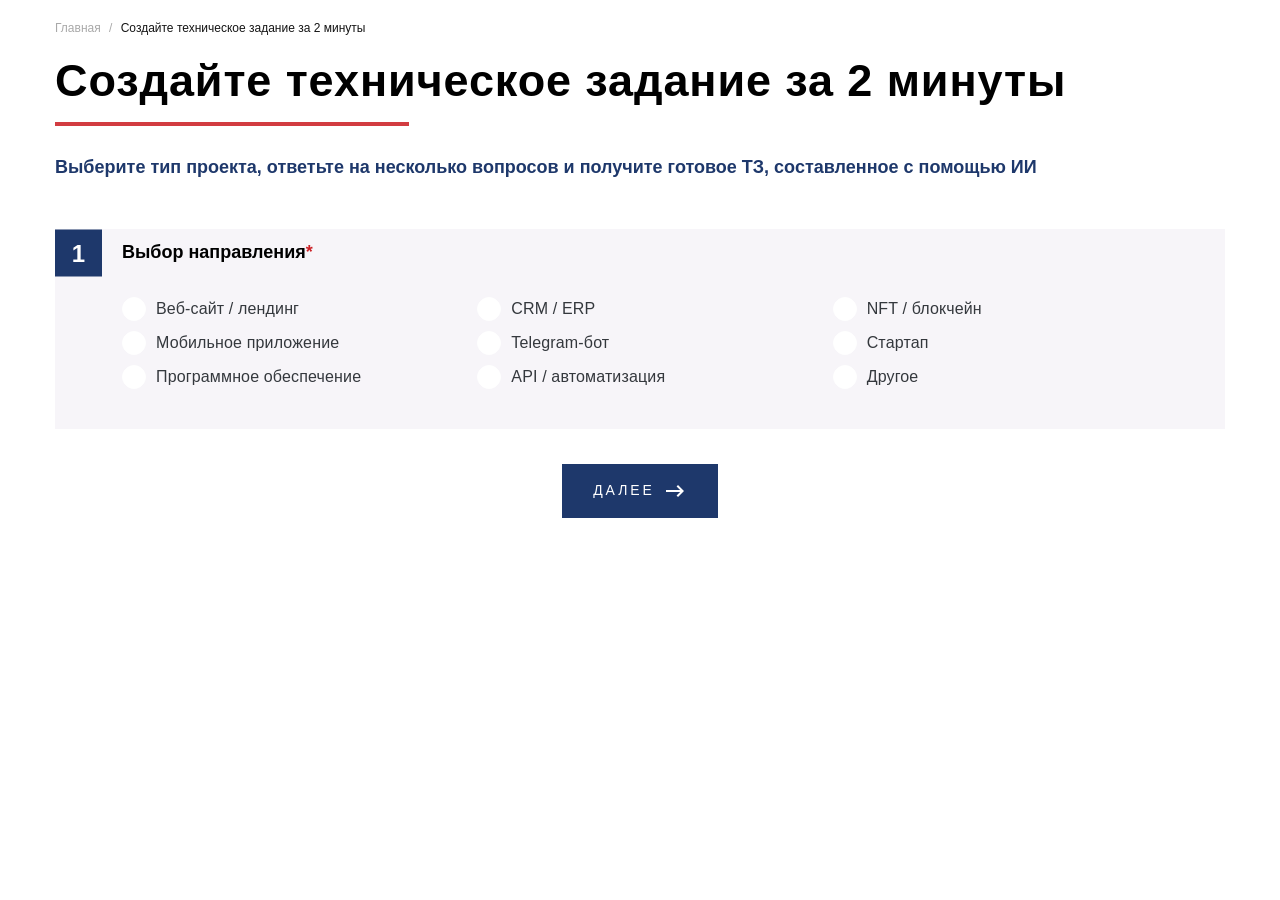
==== form.html @ 14f680be "add" ====
<!DOCTYPE html>
<html lang="ru">
    <head>
        <meta http-equiv="Content-Type" content="text/html; charset=UTF-8" />

        <title>Блог</title>
        <meta name="title" content="Блог" />
        <meta property="og:title" content="Блог" />

        <meta name="description" content="Блог" />
        <meta property="og:description" content="Блог" />
        <meta http-equiv="X-UA-Compatible" content="IE=edge" />

        <meta name="viewport" content="width=device-width, initial-scale=1.0" />
        <link rel="preconnect" href="https://fonts.googleapis.com/" />
        <!-- <link rel="preconnect" href="https://fonts.gstatic.com/" crossorigin=""> -->
        <!-- <link href="./index_files/css2" rel="stylesheet"> -->
        <!-- <link href="./index_files/css2(1)" rel="stylesheet"> -->
        <!-- <link href="./index_files/css2(2)" rel="stylesheet"> -->

        <!-- <link rel="stylesheet" href="./index_files/font.css"> -->
        <!-- <link rel="stylesheet" href="./index_files/animate.min.css"> -->
        <!-- <link rel="stylesheet" href="./index_files/slick.css"> -->
        <!-- <link rel="stylesheet" href="./index_files/slick-theme.css"> -->

        <script src="./index_files/swiper-bundle.min.js"></script>

        <script src="./js/scripts.js" defer></script>

        <link rel="stylesheet" href="./index_files/reset.css" />
        <link rel="stylesheet" href="./index_files/style.css" />
        <link rel="stylesheet" href="./index_files/style(1).css" />
        <link rel="stylesheet" href="./index_files/style(2).css" />
        <link rel="stylesheet" href="./index_files/style(3).css" />
        <link rel="stylesheet" href="./index_files/swiper-bundle.min.css" />
        <link rel="stylesheet" href="./css/style.css" />
    </head>
    <body>
        <div class="wrap wrap-open-sans">
            <!--page-full-->
            <div class="page-full">
                <div class="container">
                    <!--breadcrumbs-box-->
                    <div class="breadcrumbs-box">
                        <ol class="menu">
                            <li><a href="">Главная</a></li>
                            <li><a href="">Создайте техническое задание за 2 минуты</a></li>
                        </ol>
                    </div>
                    <!--/breadcrumbs-box-->

                    <!--title-box-->
                    <div class="title-box">
                        <h1 class="section-title title-main">Создайте техническое задание за 2 минуты</h1>
                    </div>
                    <!--/title-box-->

                    <!--main-form-box-->
                    <div class="main-form-box">
                        <div class="title-inner-wrap">
                            <div class="section-title">
                                Выберите тип проекта, ответьте на несколько вопросов и получите готовое ТЗ, составленное
                                с помощью ИИ
                            </div>
                        </div>

                        <!--frm-section-wrap-->
                        <div class="frm-section-wrap">
                            <div class="frm-section-title">
                                <div class="elm-number">1</div>
                                <div class="frm-title frm-req">Выбор направления</div>
                            </div>
                            <div class="frm-section-content">
                                <div class="frm-row">
                                    <div class="frm-field field-selects-main">
                                        <div class="frm-select">
                                            <input type="radio" name="select-main" id="main01" data-content="form01" />
                                            <label for="main01">Веб-сайт / лендинг</label>
                                        </div>
                                        <div class="frm-select">
                                            <input type="radio" name="select-main" id="main02" data-content="form02" />
                                            <label for="main02">Мобильное приложение</label>
                                        </div>
                                        <div class="frm-select">
                                            <input type="radio" name="select-main" id="main03" data-content="form03" />
                                            <label for="main03">Программное обеспечение</label>
                                        </div>
                                        <div class="frm-select">
                                            <input type="radio" name="select-main" id="main04" data-content="form04" />
                                            <label for="main04">CRM / ERP</label>
                                        </div>
                                        <div class="frm-select">
                                            <input type="radio" name="select-main" id="main05" data-content="form05" />
                                            <label for="main05">Telegram-бот</label>
                                        </div>
                                        <div class="frm-select">
                                            <input type="radio" name="select-main" id="main06" data-content="form06" />
                                            <label for="main06">API / автоматизация</label>
                                        </div>
                                        <div class="frm-select">
                                            <input type="radio" name="select-main" id="main07" data-content="form07" />
                                            <label for="main07">NFT / блокчейн</label>
                                        </div>
                                        <div class="frm-select">
                                            <input type="radio" name="select-main" id="main08" data-content="form08" />
                                            <label for="main08">Стартап</label>
                                        </div>
                                        <div class="frm-select">
                                            <input type="radio" name="select-main" id="main09" data-content="form09" />
                                            <label for="main09">Другое</label>
                                        </div>
                                    </div>
                                </div>
                            </div>
                        </div>
                        <!--/frm-section-wrap-->

                        <!--frm-section-wrap-->
                        <form action="/" class="frm-section-wrap frm-content" data-content="form01" id="form01">
                            <div class="frm-section-title">
                                <div class="elm-number">2</div>
                                <div class="frm-title frm-req">Общие сведения</div>
                            </div>
                            <div class="frm-section-content">
                                <div class="frm-row">
                                    <div class="frm-field">
                                        <div class="field-title">Название проекта</div>
                                        <div class="frm-field-input">
                                            <input type="text" class="form-input" placeholder="" />
                                        </div>
                                    </div>
                                </div>
                                <div class="frm-row">
                                    <div class="frm-field">
                                        <div class="field-title">Цель</div>
                                        <div class="frm-field-input">
                                            <textarea class="form-input" placeholder="" maxlength="500"></textarea>
                                        </div>
                                    </div>
                                </div>
                                <div class="frm-row">
                                    <div class="frm-field">
                                        <div class="field-title">Целевая аудитория</div>
                                        <div class="frm-field-input">
                                            <input type="text" class="form-input" placeholder="" />
                                        </div>
                                    </div>
                                </div>
                                <div class="frm-row">
                                    <div class="frm-field">
                                        <div class="field-title">Ключевые функции / требования</div>
                                        <div class="frm-field-input">
                                            <input type="text" class="form-input" placeholder="" />
                                        </div>
                                    </div>
                                </div>
                                <div class="frm-row">
                                    <div class="frm-field">
                                        <div class="field-title">Платформы / устройства — где будет работать?</div>
                                        <div class="frm-select-columns col-4">
                                            <div class="frm-select">
                                                <input type="checkbox" name="select01-01" id="select01-01-01" checked />
                                                <label for="select01-01-01">Web</label>
                                            </div>
                                            <div class="frm-select">
                                                <input type="checkbox" name="select01-01" id="select01-01-02" />
                                                <label for="select01-01-02">iOS</label>
                                            </div>
                                            <div class="frm-select">
                                                <input type="checkbox" name="select01-01" id="select01-01-03" />
                                                <label for="select01-01-03">Android</label>
                                            </div>
                                            <div class="frm-select">
                                                <input type="checkbox" name="select01-01" id="select01-01-04" />
                                                <label for="select01-01-04">ПК</label>
                                            </div>
                                        </div>
                                    </div>
                                </div>
                                <div class="frm-row">
                                    <div class="frm-field">
                                        <div class="field-title">
                                            Интеграции — с какими системами нужно взаимодействовать?
                                        </div>
                                        <div class="frm-select-columns col-5">
                                            <div class="frm-select">
                                                <input type="checkbox" name="select01-02" id="select01-02-05" checked />
                                                <label for="select01-02-05">CRM</label>
                                            </div>
                                            <div class="frm-select">
                                                <input type="checkbox" name="select01-02" id="select01-02-06" />
                                                <label for="select01-02-06">1С</label>
                                            </div>
                                            <div class="frm-select">
                                                <input type="checkbox" name="select01-02" id="select01-02-07" />
                                                <label for="select01-02-07">Telegram</label>
                                            </div>
                                            <div class="frm-select">
                                                <input type="checkbox" name="select01-02" id="select01-02-08" />
                                                <label for="select01-02-08">Макс</label>
                                            </div>
                                            <div class="frm-select">
                                                <input type="checkbox" name="select01-02" id="select01-02-09" />
                                                <label for="select01-02-09">Другое</label>
                                            </div>
                                        </div>
                                    </div>
                                </div>
                            </div>

                            <div class="frm-section-title">
                                <div class="elm-number">3</div>
                                <div class="frm-title frm-req">Тип сайта</div>
                            </div>
                            <div class="frm-section-content">
                                <div class="frm-row">
                                    <div class="frm-field">
                                        <div class="frm-select-columns">
                                            <div class="frm-select">
                                                <input type="radio" name="select01-03" id="select01-03-10" checked />
                                                <label for="select01-03-10">Корпоративный</label>
                                            </div>
                                            <div class="frm-select">
                                                <input type="radio" name="select01-03" id="select01-03-11" />
                                                <label for="select01-03-11">Каталог</label>
                                            </div>
                                            <div class="frm-select">
                                                <input type="radio" name="select01-03" id="select01-03-12" />
                                                <label for="select01-03-12">Интернет магазин</label>
                                            </div>
                                            <div class="frm-select">
                                                <input type="radio" name="select01-03" id="select01-03-13" />
                                                <label for="select01-03-13">Лендинг</label>
                                            </div>
                                            <div class="frm-select">
                                                <input type="radio" name="select01-03" id="select01-03-14" />
                                                <label for="select01-03-14">Портал</label>
                                            </div>
                                        </div>
                                    </div>
                                </div>
                            </div>

                            <div class="frm-section-title">
                                <div class="elm-number">4</div>
                                <div class="frm-title frm-req">Есть ли брендбук / фирменный стиль?</div>
                            </div>
                            <div class="frm-section-content">
                                <div class="frm-row">
                                    <div class="frm-field">
                                        <div class="frm-select-columns">
                                            <div class="frm-select">
                                                <input type="radio" name="select01-04" id="select01-04-15" checked />
                                                <label for="select01-04-15">Есть, предоставим</label>
                                            </div>
                                            <div class="frm-select">
                                                <input type="radio" name="select01-04" id="select01-04-16" />
                                                <label for="select01-04-16">Требуется</label>
                                            </div>
                                            <div class="frm-select">
                                                <input type="radio" name="select01-04" id="select01-04-17" />
                                                <label for="select01-04-17">Не требуется</label>
                                            </div>
                                        </div>
                                    </div>
                                </div>
                            </div>

                            <div class="frm-section-title">
                                <div class="elm-number">5</div>
                                <div class="frm-title frm-req">
                                    Контент: будете предоставлять сами или нужна помощь?
                                </div>
                            </div>
                            <div class="frm-section-content">
                                <div class="frm-row">
                                    <div class="frm-field">
                                        <div class="frm-select-columns">
                                            <div class="frm-select">
                                                <input type="radio" name="select01-05" id="select01-05-18" checked />
                                                <label for="select01-05-18">Есть, предоставим</label>
                                            </div>
                                            <div class="frm-select">
                                                <input type="radio" name="select01-05" id="select01-05-19" />
                                                <label for="select01-05-19">Требуется</label>
                                            </div>
                                            <div class="frm-select">
                                                <input type="radio" name="select01-05" id="select01-05-20" />
                                                <label for="select01-05-20">Не требуется</label>
                                            </div>
                                        </div>
                                    </div>
                                </div>
                            </div>

                            <div class="frm-section-title">
                                <div class="elm-number">6</div>
                                <div class="frm-title frm-req">SEO: нужна ли оптимизация под поисковики?</div>
                            </div>
                            <div class="frm-section-content">
                                <div class="frm-row">
                                    <div class="frm-field">
                                        <div class="frm-select-columns col-4">
                                            <div class="frm-select">
                                                <input type="radio" name="select01-06" id="select01-06-21" checked />
                                                <label for="select01-06-21">Требуется</label>
                                            </div>
                                            <div class="frm-select">
                                                <input type="radio" name="select01-06" id="select01-06-22" />
                                                <label for="select01-06-22">Не требуется</label>
                                            </div>
                                        </div>
                                    </div>
                                </div>
                            </div>

                            <div class="frm-section-title">
                                <div class="elm-number">7</div>
                                <div class="frm-title">Сроки запуска</div>
                            </div>
                            <div class="frm-section-content">
                                <div class="frm-row">
                                    <div class="frm-field">
                                        <div class="frm-select-columns col-4">
                                            <div class="frm-select">
                                                <input type="radio" name="select01-07" id="select01-07-23" checked />
                                                <label for="select01-07-23">Срочно</label>
                                            </div>
                                            <div class="frm-select">
                                                <input type="radio" name="select01-07" id="select01-07-24" />
                                                <label for="select01-07-24">Через 1-2 месяца</label>
                                            </div>
                                            <div class="frm-select">
                                                <input type="radio" name="select01-07" id="select01-07-25" />
                                                <label for="select01-07-25">Через 3-4 месяца</label>
                                            </div>
                                            <div class="frm-select">
                                                <input type="radio" name="select01-07" id="select01-07-26" />
                                                <label for="select01-07-26">Не важно</label>
                                            </div>
                                        </div>
                                    </div>
                                </div>
                            </div>

                            <div class="frm-section-row">
                                <div class="frm-section-title">
                                    <div class="elm-number">8</div>
                                    <div class="frm-title">Бюджет</div>
                                </div>
                                <div class="frm-section-content">
                                    <div class="frm-row">
                                        <div class="frm-field">
                                            <div class="frm-field-input field-range">
                                                <div class="field-range-row">
                                                    <div class="field-range-title">от</div>
                                                    <div class="field-range-input">
                                                        <input type="text" class="form-input" />
                                                    </div>
                                                </div>
                                                <div class="field-range-row">
                                                    <div class="field-range-title">до</div>
                                                    <div class="field-range-input">
                                                        <input type="text" class="form-input" />
                                                    </div>
                                                </div>
                                            </div>
                                        </div>
                                    </div>
                                </div>
                            </div>
                        </form>
                        <!--/frm-section-wrap-->
                        <!--frm-section-submit-->
                        <div class="frm-section-submit frm-content" data-content="form01">
                            <div class="frm-row-submit">
                                <div class="frm-field">
                                    <button type="reset" form="form01" class="button button-link">
                                        <span class="button-title">Очистить форму</span>
                                    </button>
                                </div>
                                <div class="frm-field">
                                    <button type="submit" form="form01" class="button button-arrow-next">
                                        <span class="button-title">Сгенерировать ТЗ</span>
                                    </button>
                                </div>
                            </div>
                        </div>
                        <!--/frm-section-submit-->

                        <!--frm-section-wrap-->
                        <form action="/" class="frm-section-wrap frm-content" data-content="form02" id="form02">
                            <div class="frm-section-title">
                                <div class="elm-number">2</div>
                                <div class="frm-title frm-req">Общие сведения</div>
                            </div>
                            <div class="frm-section-content">
                                <div class="frm-row">
                                    <div class="frm-field">
                                        <div class="field-title">Название проекта</div>
                                        <div class="frm-field-input">
                                            <input type="text" class="form-input" placeholder="" />
                                        </div>
                                    </div>
                                </div>
                                <div class="frm-row">
                                    <div class="frm-field">
                                        <div class="field-title">Цель</div>
                                        <div class="frm-field-input">
                                            <textarea class="form-input" placeholder="" maxlength="500"></textarea>
                                        </div>
                                    </div>
                                </div>
                                <div class="frm-row">
                                    <div class="frm-field">
                                        <div class="field-title">Целевая аудитория</div>
                                        <div class="frm-field-input">
                                            <input type="text" class="form-input" placeholder="" />
                                        </div>
                                    </div>
                                </div>
                                <div class="frm-row">
                                    <div class="frm-field">
                                        <div class="field-title">Ключевые функции / требования</div>
                                        <div class="frm-field-input">
                                            <input type="text" class="form-input" placeholder="" />
                                        </div>
                                    </div>
                                </div>
                                <div class="frm-row">
                                    <div class="frm-field">
                                        <div class="field-title">Платформы / устройства — где будет работать?</div>
                                        <div class="frm-select-columns col-4">
                                            <div class="frm-select">
                                                <input type="checkbox" name="select02-01" id="select02-01-01" checked />
                                                <label for="select02-01-01">iOS</label>
                                            </div>
                                            <div class="frm-select">
                                                <input type="checkbox" name="select02-01" id="select02-01-02" />
                                                <label for="select02-01-02">Android</label>
                                            </div>
                                            <div class="frm-select">
                                                <input type="checkbox" name="select02-01" id="select02-01-03" />
                                                <label for="select02-01-03">Обе</label>
                                            </div>
                                        </div>
                                    </div>
                                </div>
                                <div class="frm-row">
                                    <div class="frm-field">
                                        <div class="field-title">
                                            Интеграции — с какими системами нужно взаимодействовать?
                                        </div>
                                        <div class="frm-select-columns col-5">
                                            <div class="frm-select">
                                                <input type="checkbox" name="select02-02" id="select02-02-01" checked />
                                                <label for="select02-02-01">CRM</label>
                                            </div>
                                            <div class="frm-select">
                                                <input type="checkbox" name="select02-02" id="select02-02-02" />
                                                <label for="select02-02-02">1С</label>
                                            </div>
                                            <div class="frm-select">
                                                <input type="checkbox" name="select02-02" id="select02-02-03" />
                                                <label for="select02-02-03">Telegram</label>
                                            </div>
                                            <div class="frm-select">
                                                <input type="checkbox" name="select02-02" id="select02-02-04" />
                                                <label for="select02-02-04">Макс</label>
                                            </div>
                                            <div class="frm-select">
                                                <input type="checkbox" name="select02-02" id="select02-02-05" />
                                                <label for="select02-02-05">Другое</label>
                                            </div>
                                        </div>
                                    </div>
                                </div>
                            </div>

                            <div class="frm-section-title">
                                <div class="elm-number">3</div>
                                <div class="frm-title frm-req">Авторизация</div>
                            </div>
                            <div class="frm-section-content">
                                <div class="frm-row">
                                    <div class="frm-field">
                                        <div class="frm-select-columns col-4">
                                            <div class="frm-select">
                                                <input type="checkbox" name="select02-03" id="select02-03-01" checked />
                                                <label for="select02-03-01">Еmail</label>
                                            </div>
                                            <div class="frm-select">
                                                <input type="checkbox" name="select02-03" id="select02-03-02" />
                                                <label for="select02-03-02">Телефон</label>
                                            </div>
                                            <div class="frm-select">
                                                <input type="checkbox" name="select02-03" id="select02-03-03" />
                                                <label for="select02-03-03">Соцсети</label>
                                            </div>
                                            <div class="frm-select">
                                                <input type="checkbox" name="select02-03" id="select02-03-04" />
                                                <label for="select02-03-04">Биометрия</label>
                                            </div>
                                        </div>
                                    </div>
                                </div>
                            </div>

                            <div class="frm-section-title">
                                <div class="elm-number">4</div>
                                <div class="frm-title frm-req">Офлайн-режим</div>
                            </div>
                            <div class="frm-section-content">
                                <div class="frm-row">
                                    <div class="frm-field">
                                        <div class="frm-select-columns col-2">
                                            <div class="frm-select">
                                                <input type="radio" name="select02-04" id="select02-04-01" checked />
                                                <label for="select02-04-01">Требуется</label>
                                            </div>
                                            <div class="frm-select">
                                                <input type="radio" name="select02-04" id="select02-04-02" />
                                                <label for="select02-04-02">Не требуется</label>
                                            </div>
                                        </div>
                                    </div>
                                </div>
                            </div>

                            <div class="frm-section-title">
                                <div class="elm-number">5</div>
                                <div class="frm-title frm-req">Push-уведомления</div>
                            </div>
                            <div class="frm-section-content">
                                <div class="frm-row">
                                    <div class="frm-field">
                                        <div class="frm-select-columns col-2">
                                            <div class="frm-select">
                                                <input type="radio" name="select02-05" id="select02-05-01" checked />
                                                <label for="select02-05-01">Требуется</label>
                                            </div>
                                            <div class="frm-select">
                                                <input type="radio" name="select02-05" id="select02-05-02" />
                                                <label for="select02-05-02">Не требуется</label>
                                            </div>
                                        </div>
                                    </div>
                                </div>
                            </div>

                            <div class="frm-section-title">
                                <div class="elm-number">6</div>
                                <div class="frm-title frm-req">Геолокация</div>
                            </div>
                            <div class="frm-section-content">
                                <div class="frm-row">
                                    <div class="frm-field">
                                        <div class="frm-select-columns col-2">
                                            <div class="frm-select">
                                                <input type="radio" name="select02-06" id="select02-06-01" checked />
                                                <label for="select02-06-01">Используется</label>
                                            </div>
                                            <div class="frm-select">
                                                <input type="radio" name="select02-06" id="select02-06-02" />
                                                <label for="select02-06-02">Не используется</label>
                                            </div>
                                        </div>
                                    </div>
                                </div>
                            </div>

                            <div class="frm-section-title">
                                <div class="elm-number">7</div>
                                <div class="frm-title frm-req">Платежи в приложении</div>
                            </div>
                            <div class="frm-section-content">
                                <div class="frm-row">
                                    <div class="frm-field">
                                        <div class="frm-select-columns">
                                            <div class="frm-select">
                                                <input type="checkbox" name="select02-07" id="select02-07-01" checked />
                                                <label for="select02-07-01">Через App Store</label>
                                            </div>
                                            <div class="frm-select">
                                                <input type="checkbox" name="select02-07" id="select02-07-02" />
                                                <label for="select02-07-02">Через Google Pay</label>
                                            </div>
                                            <div class="frm-select">
                                                <input type="checkbox" name="select02-07" id="select02-07-03" />
                                                <label for="select02-07-03">Через внешние системы</label>
                                            </div>
                                        </div>
                                    </div>
                                </div>
                            </div>

                            <div class="frm-section-title">
                                <div class="elm-number">8</div>
                                <div class="frm-title frm-req">Админка: нужна ли панель управления?</div>
                            </div>
                            <div class="frm-section-content">
                                <div class="frm-row">
                                    <div class="frm-field">
                                        <div class="frm-select-columns col-2">
                                            <div class="frm-select">
                                                <input type="radio" name="select02-08" id="select02-08-01" checked />
                                                <label for="select02-08-01">Требуется</label>
                                            </div>
                                            <div class="frm-select">
                                                <input type="radio" name="select02-08" id="select02-08-02" />
                                                <label for="select02-08-02">Не требуется</label>
                                            </div>
                                        </div>
                                    </div>
                                </div>
                            </div>

                            <div class="frm-section-title">
                                <div class="elm-number">9</div>
                                <div class="frm-title">Сроки запуска</div>
                            </div>
                            <div class="frm-section-content">
                                <div class="frm-row">
                                    <div class="frm-field">
                                        <div class="frm-select-columns col-4">
                                            <div class="frm-select">
                                                <input type="radio" name="select02-09" id="select02-09-01" checked />
                                                <label for="select02-09-01">Срочно</label>
                                            </div>
                                            <div class="frm-select">
                                                <input type="radio" name="select02-09" id="select02-09-02" />
                                                <label for="select02-09-02">Через 1-2 месяца</label>
                                            </div>
                                            <div class="frm-select">
                                                <input type="radio" name="select02-09" id="select02-09-03" />
                                                <label for="select02-09-03">Через 3-4 месяца</label>
                                            </div>
                                            <div class="frm-select">
                                                <input type="radio" name="select02-09" id="select02-09-04" />
                                                <label for="select02-09-04">Не важно</label>
                                            </div>
                                        </div>
                                    </div>
                                </div>
                            </div>

                            <div class="frm-section-row">
                                <div class="frm-section-title">
                                    <div class="elm-number">10</div>
                                    <div class="frm-title">Бюджет</div>
                                </div>
                                <div class="frm-section-content">
                                    <div class="frm-row">
                                        <div class="frm-field">
                                            <div class="frm-field-input field-range">
                                                <div class="field-range-row">
                                                    <div class="field-range-title">от</div>
                                                    <div class="field-range-input">
                                                        <input type="text" class="form-input" />
                                                    </div>
                                                </div>
                                                <div class="field-range-row">
                                                    <div class="field-range-title">до</div>
                                                    <div class="field-range-input">
                                                        <input type="text" class="form-input" />
                                                    </div>
                                                </div>
                                            </div>
                                        </div>
                                    </div>
                                </div>
                            </div>
                        </form>
                        <!--/frm-section-wrap-->
                        <!--frm-section-submit-->
                        <div class="frm-section-submit frm-content" data-content="form02">
                            <div class="frm-row-submit">
                                <div class="frm-field">
                                    <button type="reset" form="form02" class="button button-link">
                                        <span class="button-title">Очистить форму</span>
                                    </button>
                                </div>
                                <div class="frm-field">
                                    <button type="submit" form="form02" class="button button-arrow-next">
                                        <span class="button-title">Сгенерировать ТЗ</span>
                                    </button>
                                </div>
                            </div>
                        </div>
                        <!--/frm-section-submit-->

                        <!--frm-section-wrap-->
                        <form action="/" class="frm-section-wrap frm-content" data-content="form03" id="form03">
                            <div class="frm-section-title">
                                <div class="elm-number">2</div>
                                <div class="frm-title frm-req">Общие сведения</div>
                            </div>
                            <div class="frm-section-content">
                                <div class="frm-row">
                                    <div class="frm-field">
                                        <div class="field-title">Название проекта</div>
                                        <div class="frm-field-input">
                                            <input type="text" class="form-input" placeholder="" />
                                        </div>
                                    </div>
                                </div>
                                <div class="frm-row">
                                    <div class="frm-field">
                                        <div class="field-title">Цель</div>
                                        <div class="frm-field-input">
                                            <textarea class="form-input" placeholder="" maxlength="500"></textarea>
                                        </div>
                                    </div>
                                </div>
                                <div class="frm-row">
                                    <div class="frm-field">
                                        <div class="field-title">Целевая аудитория</div>
                                        <div class="frm-field-input">
                                            <input type="text" class="form-input" placeholder="" />
                                        </div>
                                    </div>
                                </div>
                                <div class="frm-row">
                                    <div class="frm-field">
                                        <div class="field-title">Ключевые функции / требования</div>
                                        <div class="frm-field-input">
                                            <input type="text" class="form-input" placeholder="" />
                                        </div>
                                    </div>
                                </div>
                                <div class="frm-row">
                                    <div class="frm-field">
                                        <div class="field-title">Тип ПО</div>
                                        <div class="frm-select-columns col-4">
                                            <div class="frm-select">
                                                <input type="checkbox" name="select03-01" id="select03-01-01" checked />
                                                <label for="select03-01-01">Десктоп</label>
                                            </div>
                                            <div class="frm-select">
                                                <input type="checkbox" name="select03-01" id="select03-01-02" />
                                                <label for="select03-01-02">Веб-приложение</label>
                                            </div>
                                            <div class="frm-select">
                                                <input type="checkbox" name="select03-01" id="select03-01-03" />
                                                <label for="select03-01-03">Серверное решение</label>
                                            </div>
                                        </div>
                                    </div>
                                </div>
                                <div class="frm-row">
                                    <div class="frm-field">
                                        <div class="field-title">Тип ОС</div>
                                        <div class="frm-select-columns col-4">
                                            <div class="frm-select">
                                                <input type="checkbox" name="select03-00" id="select03-00-01" checked />
                                                <label for="select03-00-01">Windows</label>
                                            </div>
                                            <div class="frm-select">
                                                <input type="checkbox" name="select03-00" id="select03-00-02" />
                                                <label for="select03-00-02">МacOS</label>
                                            </div>
                                            <div class="frm-select">
                                                <input type="checkbox" name="select03-00" id="select03-00-03" />
                                                <label for="select03-00-03">Linux</label>
                                            </div>
                                            <div class="frm-select">
                                                <input type="checkbox" name="select03-00" id="select03-00-04" />
                                                <label for="select03-00-04">Кроссплатформенное</label>
                                            </div>
                                        </div>
                                    </div>
                                </div>
                                <div class="frm-row">
                                    <div class="frm-field">
                                        <div class="field-title">
                                            Интеграции — с какими системами нужно взаимодействовать?
                                        </div>
                                        <div class="frm-select-columns col-5">
                                            <div class="frm-select">
                                                <input type="checkbox" name="select03-02" id="select03-02-01" checked />
                                                <label for="select03-02-01">CRM</label>
                                            </div>
                                            <div class="frm-select">
                                                <input type="checkbox" name="select03-02" id="select03-02-02" />
                                                <label for="select03-02-02">1С</label>
                                            </div>
                                            <div class="frm-select">
                                                <input type="checkbox" name="select03-02" id="select03-02-03" />
                                                <label for="select03-02-03">Telegram</label>
                                            </div>
                                            <div class="frm-select">
                                                <input type="checkbox" name="select03-02" id="select03-02-04" />
                                                <label for="select03-02-04">Макс</label>
                                            </div>
                                            <div class="frm-select">
                                                <input type="checkbox" name="select03-02" id="select03-02-05" />
                                                <label for="select03-02-05">Другое</label>
                                            </div>
                                        </div>
                                    </div>
                                </div>
                            </div>

                            <div class="frm-section-title">
                                <div class="elm-number">3</div>
                                <div class="frm-title frm-req">Права доступа: нужны ли роли пользователей?</div>
                            </div>
                            <div class="frm-section-content">
                                <div class="frm-row">
                                    <div class="frm-field">
                                        <div class="frm-select-columns">
                                            <div class="frm-select">
                                                <input type="radio" name="select03-03" id="select03-03-01" checked />
                                                <label for="select03-03-01">Требуется</label>
                                            </div>
                                            <div class="frm-select">
                                                <input type="radio" name="select03-03" id="select03-03-02" />
                                                <label for="select03-03-02">Не требуется</label>
                                            </div>
                                        </div>
                                    </div>
                                </div>
                            </div>

                            <div class="frm-section-title">
                                <div class="elm-number">4</div>
                                <div class="frm-title frm-req">Отчёты / экспорт:</div>
                            </div>
                            <div class="frm-section-content">
                                <div class="frm-row">
                                    <div class="frm-field">
                                        <div class="frm-select-columns">
                                            <div class="frm-select">
                                                <input type="checkbox" name="select03-04" id="select03-04-01" checked />
                                                <label for="select03-04-01">Excel</label>
                                            </div>
                                            <div class="frm-select">
                                                <input type="checkbox" name="select03-04" id="select03-04-02" />
                                                <label for="select03-04-02">PDF</label>
                                            </div>
                                            <div class="frm-select">
                                                <input type="checkbox" name="select03-04" id="select03-04-03" />
                                                <label for="select03-04-03">API</label>
                                            </div>
                                        </div>
                                    </div>
                                </div>
                            </div>

                            <div class="frm-section-title">
                                <div class="elm-number">5</div>
                                <div class="frm-title">Сроки запуска</div>
                            </div>
                            <div class="frm-section-content">
                                <div class="frm-row">
                                    <div class="frm-field">
                                        <div class="frm-select-columns col-4">
                                            <div class="frm-select">
                                                <input type="radio" name="select03-06" id="select03-06-01" checked />
                                                <label for="select03-06-01">Срочно</label>
                                            </div>
                                            <div class="frm-select">
                                                <input type="radio" name="select03-06" id="select03-06-02" />
                                                <label for="select03-06-02">Через 1-2 месяца</label>
                                            </div>
                                            <div class="frm-select">
                                                <input type="radio" name="select03-06" id="select03-06-03" />
                                                <label for="select03-06-03">Через 3-4 месяца</label>
                                            </div>
                                            <div class="frm-select">
                                                <input type="radio" name="select03-06" id="select03-06-04" />
                                                <label for="select03-06-04">Не важно</label>
                                            </div>
                                        </div>
                                    </div>
                                </div>
                            </div>

                            <div class="frm-section-row">
                                <div class="frm-section-title">
                                    <div class="elm-number">6</div>
                                    <div class="frm-title">Бюджет</div>
                                </div>
                                <div class="frm-section-content">
                                    <div class="frm-row">
                                        <div class="frm-field">
                                            <div class="frm-field-input field-range">
                                                <div class="field-range-row">
                                                    <div class="field-range-title">от</div>
                                                    <div class="field-range-input">
                                                        <input type="text" class="form-input" />
                                                    </div>
                                                </div>
                                                <div class="field-range-row">
                                                    <div class="field-range-title">до</div>
                                                    <div class="field-range-input">
                                                        <input type="text" class="form-input" />
                                                    </div>
                                                </div>
                                            </div>
                                        </div>
                                    </div>
                                </div>
                            </div>
                        </form>
                        <!--/frm-section-wrap-->
                        <!--frm-section-submit-->
                        <div class="frm-section-submit frm-content" data-content="form03">
                            <div class="frm-row-submit">
                                <div class="frm-field">
                                    <button type="reset" form="form03" class="button button-link">
                                        <span class="button-title">Очистить форму</span>
                                    </button>
                                </div>
                                <div class="frm-field">
                                    <button type="submit" form="form03" class="button button-arrow-next">
                                        <span class="button-title">Сгенерировать ТЗ</span>
                                    </button>
                                </div>
                            </div>
                        </div>
                        <!--/frm-section-submit-->

                        <!--frm-section-wrap-->
                        <form action="/" class="frm-section-wrap frm-content" data-content="form04" id="form04">
                            <div class="frm-section-title">
                                <div class="elm-number">2</div>
                                <div class="frm-title frm-req">Общие сведения</div>
                            </div>
                            <div class="frm-section-content">
                                <div class="frm-row">
                                    <div class="frm-field">
                                        <div class="field-title">Название проекта</div>
                                        <div class="frm-field-input">
                                            <input type="text" class="form-input" placeholder="" />
                                        </div>
                                    </div>
                                </div>
                                <div class="frm-row">
                                    <div class="frm-field">
                                        <div class="field-title">Цель</div>
                                        <div class="frm-field-input">
                                            <textarea class="form-input" placeholder="" maxlength="500"></textarea>
                                        </div>
                                    </div>
                                </div>
                                <div class="frm-row">
                                    <div class="frm-field">
                                        <div class="field-title">Целевая аудитория</div>
                                        <div class="frm-field-input">
                                            <input type="text" class="form-input" placeholder="" />
                                        </div>
                                    </div>
                                </div>
                                <div class="frm-row">
                                    <div class="frm-field">
                                        <div class="field-title">Ключевые функции / требования</div>
                                        <div class="frm-field-input">
                                            <input type="text" class="form-input" placeholder="" />
                                        </div>
                                    </div>
                                </div>
                                <div class="frm-row">
                                    <div class="frm-field">
                                        <div class="field-title">Платформы / устройства — где будет работать?</div>
                                        <div class="frm-select-columns col-4">
                                            <div class="frm-select">
                                                <input type="checkbox" name="select04-01" id="select04-01-01" checked />
                                                <label for="select04-01-01">Web</label>
                                            </div>
                                            <div class="frm-select">
                                                <input type="checkbox" name="select04-01" id="select04-01-02" />
                                                <label for="select04-01-02">iOS</label>
                                            </div>
                                            <div class="frm-select">
                                                <input type="checkbox" name="select04-01" id="select04-01-03" />
                                                <label for="select04-01-03">Android</label>
                                            </div>
                                            <div class="frm-select">
                                                <input type="checkbox" name="select04-01" id="select04-01-04" />
                                                <label for="select04-01-04">ПК</label>
                                            </div>
                                        </div>
                                    </div>
                                </div>
                                <div class="frm-row">
                                    <div class="frm-field">
                                        <div class="field-title">
                                            Интеграции — с какими системами нужно взаимодействовать?
                                        </div>
                                        <div class="frm-select-columns col-5">
                                            <div class="frm-select">
                                                <input type="checkbox" name="select04-02" id="select04-02-01" checked />
                                                <label for="select04-02-01">Почта</label>
                                            </div>
                                            <div class="frm-select">
                                                <input type="checkbox" name="select04-02" id="select04-02-02" />
                                                <label for="select04-02-02">1С</label>
                                            </div>
                                            <div class="frm-select">
                                                <input type="checkbox" name="select04-02" id="select04-02-03" />
                                                <label for="select04-02-03">Telegram</label>
                                            </div>
                                            <div class="frm-select">
                                                <input type="checkbox" name="select04-02" id="select04-02-04" />
                                                <label for="select04-02-04">Макс</label>
                                            </div>
                                            <div class="frm-select">
                                                <input type="checkbox" name="select04-02" id="select04-02-05" />
                                                <label for="select04-02-05">IP-телефония</label>
                                            </div>
                                        </div>
                                    </div>
                                </div>
                            </div>

                            <div class="frm-section-row">
                                <div class="frm-section-title">
                                    <div class="elm-number">3</div>
                                    <div class="frm-title frm-req">Кол-во пользователей</div>
                                </div>
                                <div class="frm-section-content">
                                    <div class="frm-row">
                                        <div class="frm-field">
                                            <div class="frm-field-input field-range">
                                                <div class="field-range-row">
                                                    <div class="field-range-input">
                                                        <input type="text" class="form-input" />
                                                    </div>
                                                </div>
                                            </div>
                                        </div>
                                    </div>
                                </div>
                            </div>

                            <div class="frm-section-title">
                                <div class="elm-number">4</div>
                                <div class="frm-title frm-req">Этапы воронки продаж</div>
                            </div>
                            <div class="frm-section-content">
                                <div class="frm-row">
                                    <div class="frm-field">
                                        <div class="frm-field-input">
                                            <input type="text" class="form-input" placeholder="" />
                                        </div>
                                    </div>
                                </div>
                            </div>

                            <div class="frm-section-title">
                                <div class="elm-number">5</div>
                                <div class="frm-title frm-req">Источники лидов</div>
                            </div>
                            <div class="frm-section-content">
                                <div class="frm-row">
                                    <div class="frm-field">
                                        <div class="frm-select-columns col-4">
                                            <div class="frm-select">
                                                <input type="checkbox" name="select04-03" id="select04-03-01" checked />
                                                <label for="select04-03-01">Сайт</label>
                                            </div>
                                            <div class="frm-select">
                                                <input type="checkbox" name="select04-03" id="select04-03-02" />
                                                <label for="select04-03-02">Соцсети</label>
                                            </div>
                                            <div class="frm-select">
                                                <input type="checkbox" name="select04-03" id="select04-03-03" />
                                                <label for="select04-03-03">Звонки</label>
                                            </div>
                                            <div class="frm-select">
                                                <input type="checkbox" name="select04-03" id="select04-03-04" />
                                                <label for="select04-03-04">Другое</label>
                                            </div>
                                        </div>
                                    </div>
                                </div>
                            </div>

                            <div class="frm-section-title">
                                <div class="elm-number">6</div>
                                <div class="frm-title frm-req">Автоматизация</div>
                            </div>
                            <div class="frm-section-content">
                                <div class="frm-row">
                                    <div class="frm-field">
                                        <div class="frm-select-columns col-4">
                                            <div class="frm-select">
                                                <input type="checkbox" name="select04-04" id="select04-04-01" checked />
                                                <label for="select04-04-01">Триггеры</label>
                                            </div>
                                            <div class="frm-select">
                                                <input type="checkbox" name="select04-04" id="select04-04-02" />
                                                <label for="select04-04-02">Уведомления</label>
                                            </div>
                                            <div class="frm-select">
                                                <input type="checkbox" name="select04-04" id="select04-04-03" />
                                                <label for="select04-04-03">Задачи</label>
                                            </div>
                                        </div>
                                    </div>
                                </div>
                            </div>

                            <div class="frm-section-title">
                                <div class="elm-number">7</div>
                                <div class="frm-title frm-req">Отчёты: какие KPI важны?</div>
                            </div>
                            <div class="frm-section-content">
                                <div class="frm-row">
                                    <div class="frm-field">
                                        <div class="frm-select-columns col-4">
                                            <div class="frm-select">
                                                <input type="checkbox" name="select04-05" id="select04-05-01" checked />
                                                <label for="select04-05-01">Конверсия</label>
                                            </div>
                                            <div class="frm-select">
                                                <input type="checkbox" name="select04-05" id="select04-05-02" />
                                                <label for="select04-05-02">LTV</label>
                                            </div>
                                            <div class="frm-select">
                                                <input type="checkbox" name="select04-05" id="select04-05-03" />
                                                <label for="select04-05-03">Время обработки заявки</label>
                                            </div>
                                        </div>
                                    </div>
                                </div>
                            </div>

                            <div class="frm-section-title">
                                <div class="elm-number">8</div>
                                <div class="frm-title">Сроки запуска</div>
                            </div>
                            <div class="frm-section-content">
                                <div class="frm-row">
                                    <div class="frm-field">
                                        <div class="frm-select-columns col-4">
                                            <div class="frm-select">
                                                <input type="radio" name="select04-06" id="select04-06-01" checked />
                                                <label for="select04-06-01">Срочно</label>
                                            </div>
                                            <div class="frm-select">
                                                <input type="radio" name="select04-06" id="select04-06-02" />
                                                <label for="select04-06-02">Через 1-2 месяца</label>
                                            </div>
                                            <div class="frm-select">
                                                <input type="radio" name="select04-06" id="select04-06-03" />
                                                <label for="select04-06-03">Через 3-4 месяца</label>
                                            </div>
                                            <div class="frm-select">
                                                <input type="radio" name="select04-06" id="select04-06-04" />
                                                <label for="select04-06-04">Не важно</label>
                                            </div>
                                        </div>
                                    </div>
                                </div>
                            </div>

                            <div class="frm-section-row">
                                <div class="frm-section-title">
                                    <div class="elm-number">8</div>
                                    <div class="frm-title">Бюджет</div>
                                </div>
                                <div class="frm-section-content">
                                    <div class="frm-row">
                                        <div class="frm-field">
                                            <div class="frm-field-input field-range">
                                                <div class="field-range-row">
                                                    <div class="field-range-title">от</div>
                                                    <div class="field-range-input">
                                                        <input type="text" class="form-input" />
                                                    </div>
                                                </div>
                                                <div class="field-range-row">
                                                    <div class="field-range-title">до</div>
                                                    <div class="field-range-input">
                                                        <input type="text" class="form-input" />
                                                    </div>
                                                </div>
                                            </div>
                                        </div>
                                    </div>
                                </div>
                            </div>
                        </form>
                        <!--/frm-section-wrap-->
                        <!--frm-section-submit-->
                        <div class="frm-section-submit frm-content" data-content="form04">
                            <div class="frm-row-submit">
                                <div class="frm-field">
                                    <button type="reset" form="form04" class="button button-link">
                                        <span class="button-title">Очистить форму</span>
                                    </button>
                                </div>
                                <div class="frm-field">
                                    <button type="submit" form="form04" class="button button-arrow-next">
                                        <span class="button-title">Сгенерировать ТЗ</span>
                                    </button>
                                </div>
                            </div>
                        </div>
                        <!--/frm-section-submit-->

                        <!--frm-section-wrap-->
                        <form action="/" class="frm-section-wrap frm-content" data-content="form05" id="form05">
                            <div class="frm-section-title">
                                <div class="elm-number">2</div>
                                <div class="frm-title frm-req">Общие сведения</div>
                            </div>
                            <div class="frm-section-content">
                                <div class="frm-row">
                                    <div class="frm-field">
                                        <div class="field-title">Название проекта</div>
                                        <div class="frm-field-input">
                                            <input type="text" class="form-input" placeholder="" />
                                        </div>
                                    </div>
                                </div>
                                <div class="frm-row">
                                    <div class="frm-field">
                                        <div class="field-title">Цель</div>
                                        <div class="frm-field-input">
                                            <textarea class="form-input" placeholder="" maxlength="500"></textarea>
                                        </div>
                                    </div>
                                </div>
                                <div class="frm-row">
                                    <div class="frm-field">
                                        <div class="field-title">Целевая аудитория</div>
                                        <div class="frm-field-input">
                                            <input type="text" class="form-input" placeholder="" />
                                        </div>
                                    </div>
                                </div>
                                <div class="frm-row">
                                    <div class="frm-field">
                                        <div class="field-title">Ключевые функции / требования</div>
                                        <div class="frm-field-input">
                                            <input type="text" class="form-input" placeholder="" />
                                        </div>
                                    </div>
                                </div>
                                <div class="frm-row">
                                    <div class="frm-field">
                                        <div class="field-title">Платформы / устройства — где будет работать?</div>
                                        <div class="frm-select-columns col-4">
                                            <div class="frm-select">
                                                <input type="checkbox" name="select05-01" id="select05-01-01" checked />
                                                <label for="select05-01-01">Web</label>
                                            </div>
                                            <div class="frm-select">
                                                <input type="checkbox" name="select05-01" id="select05-01-02" />
                                                <label for="select05-01-02">iOS</label>
                                            </div>
                                            <div class="frm-select">
                                                <input type="checkbox" name="select05-01" id="select05-01-03" />
                                                <label for="select05-01-03">Android</label>
                                            </div>
                                            <div class="frm-select">
                                                <input type="checkbox" name="select05-01" id="select05-01-04" />
                                                <label for="select05-01-04">ПК</label>
                                            </div>
                                        </div>
                                    </div>
                                </div>
                                <div class="frm-row">
                                    <div class="frm-field">
                                        <div class="field-title">
                                            Интеграции — с какими системами нужно взаимодействовать?
                                        </div>
                                        <div class="frm-select-columns col-5">
                                            <div class="frm-select">
                                                <input type="checkbox" name="select05-02" id="select05-02-01" checked />
                                                <label for="select05-02-01">CRM</label>
                                            </div>
                                            <div class="frm-select">
                                                <input type="checkbox" name="select05-02" id="select05-02-02" />
                                                <label for="select05-02-02">1С</label>
                                            </div>
                                            <div class="frm-select">
                                                <input type="checkbox" name="select05-02" id="select05-02-03" />
                                                <label for="select05-02-03">Telegram</label>
                                            </div>
                                            <div class="frm-select">
                                                <input type="checkbox" name="select05-02" id="select05-02-04" />
                                                <label for="select05-02-04">Макс</label>
                                            </div>
                                            <div class="frm-select">
                                                <input type="checkbox" name="select05-02" id="select05-02-05" />
                                                <label for="select05-02-05">Другое</label>
                                            </div>
                                        </div>
                                    </div>
                                </div>
                            </div>

                            <div class="frm-section-title">
                                <div class="elm-number">3</div>
                                <div class="frm-title frm-req">Цель</div>
                            </div>
                            <div class="frm-section-content">
                                <div class="frm-row">
                                    <div class="frm-field">
                                        <div class="frm-select-columns col-4">
                                            <div class="frm-select">
                                                <input type="radio" name="select05-03" id="select05-03-01" checked />
                                                <label for="select05-03-01">Продажи</label>
                                            </div>
                                            <div class="frm-select">
                                                <input type="radio" name="select05-03" id="select05-03-02" />
                                                <label for="select05-03-02">Поддержка</label>
                                            </div>
                                            <div class="frm-select">
                                                <input type="radio" name="select05-03" id="select05-03-03" />
                                                <label for="select05-03-03">Опросы</label>
                                            </div>
                                            <div class="frm-select">
                                                <input type="radio" name="select05-03" id="select05-03-04" />
                                                <label for="select05-03-04">Уведомления</label>
                                            </div>
                                        </div>
                                    </div>
                                </div>
                            </div>

                            <div class="frm-section-title">
                                <div class="elm-number">4</div>
                                <div class="frm-title frm-req">Сценарии: опишите основные цепочки диалога</div>
                            </div>
                            <div class="frm-section-content">
                                <div class="frm-row">
                                    <div class="frm-field">
                                        <div class="frm-field-input">
                                            <textarea class="form-input" placeholder="" maxlength="500"></textarea>
                                        </div>
                                    </div>
                                </div>
                            </div>

                            <div class="frm-section-title">
                                <div class="elm-number">5</div>
                                <div class="frm-title frm-req">База данных: нужна ли привязка к пользователю?</div>
                            </div>
                            <div class="frm-section-content">
                                <div class="frm-row">
                                    <div class="frm-field">
                                        <div class="frm-select-columns">
                                            <div class="frm-select">
                                                <input type="radio" name="select05-04" id="select05-04-01" checked />
                                                <label for="select05-04-01">Требуется</label>
                                            </div>
                                            <div class="frm-select">
                                                <input type="radio" name="select05-04" id="select05-04-02" />
                                                <label for="select05-04-02">Не требуется</label>
                                            </div>
                                        </div>
                                    </div>
                                </div>
                            </div>

                            <div class="frm-section-title">
                                <div class="elm-number">6</div>
                                <div class="frm-title frm-req">
                                    Админка: нужна ли панель управления рассылками и статистикой?
                                </div>
                            </div>
                            <div class="frm-section-content">
                                <div class="frm-row">
                                    <div class="frm-field">
                                        <div class="frm-select-columns">
                                            <div class="frm-select">
                                                <input type="radio" name="select05-05" id="select05-05-01" checked />
                                                <label for="select05-05-01">Требуется</label>
                                            </div>
                                            <div class="frm-select">
                                                <input type="radio" name="select05-05" id="select05-05-02" />
                                                <label for="select05-05-02">Не требуется</label>
                                            </div>
                                        </div>
                                    </div>
                                </div>
                            </div>

                            <div class="frm-section-title">
                                <div class="elm-number">7</div>
                                <div class="frm-title frm-req">Платежи: принимаете ли оплату через бота?</div>
                            </div>
                            <div class="frm-section-content">
                                <div class="frm-row">
                                    <div class="frm-field">
                                        <div class="frm-select-columns">
                                            <div class="frm-select">
                                                <input type="radio" name="select05-06" id="select05-06-01" checked />
                                                <label for="select05-06-01">Требуется</label>
                                            </div>
                                            <div class="frm-select">
                                                <input type="radio" name="select05-06" id="select05-06-02" />
                                                <label for="select05-06-02">Не требуется</label>
                                            </div>
                                        </div>
                                    </div>
                                </div>
                            </div>

                            <div class="frm-section-title">
                                <div class="elm-number">8</div>
                                <div class="frm-title">Сроки запуска</div>
                            </div>
                            <div class="frm-section-content">
                                <div class="frm-row">
                                    <div class="frm-field">
                                        <div class="frm-select-columns col-4">
                                            <div class="frm-select">
                                                <input type="radio" name="select05-07" id="select05-07-01" checked />
                                                <label for="select05-07-01">Срочно</label>
                                            </div>
                                            <div class="frm-select">
                                                <input type="radio" name="select05-07" id="select05-07-02" />
                                                <label for="select05-07-02">Через 1-2 месяца</label>
                                            </div>
                                            <div class="frm-select">
                                                <input type="radio" name="select05-07" id="select05-07-03" />
                                                <label for="select05-07-03">Через 3-4 месяца</label>
                                            </div>
                                            <div class="frm-select">
                                                <input type="radio" name="select05-07" id="select05-07-04" />
                                                <label for="select05-07-04">Не важно</label>
                                            </div>
                                        </div>
                                    </div>
                                </div>
                            </div>

                            <div class="frm-section-row">
                                <div class="frm-section-title">
                                    <div class="elm-number">9</div>
                                    <div class="frm-title">Бюджет</div>
                                </div>
                                <div class="frm-section-content">
                                    <div class="frm-row">
                                        <div class="frm-field">
                                            <div class="frm-field-input field-range">
                                                <div class="field-range-row">
                                                    <div class="field-range-title">от</div>
                                                    <div class="field-range-input">
                                                        <input type="text" class="form-input" />
                                                    </div>
                                                </div>
                                                <div class="field-range-row">
                                                    <div class="field-range-title">до</div>
                                                    <div class="field-range-input">
                                                        <input type="text" class="form-input" />
                                                    </div>
                                                </div>
                                            </div>
                                        </div>
                                    </div>
                                </div>
                            </div>
                        </form>
                        <!--/frm-section-wrap-->
                        <!--frm-section-submit-->
                        <div class="frm-section-submit frm-content" data-content="form05">
                            <div class="frm-row-submit">
                                <div class="frm-field">
                                    <button type="reset" form="form05" class="button button-link">
                                        <span class="button-title">Очистить форму</span>
                                    </button>
                                </div>
                                <div class="frm-field">
                                    <button type="submit" form="form05" class="button button-arrow-next">
                                        <span class="button-title">Сгенерировать ТЗ</span>
                                    </button>
                                </div>
                            </div>
                        </div>
                        <!--/frm-section-submit-->

                        <!--frm-section-wrap-->
                        <form action="/" class="frm-section-wrap frm-content" data-content="form06" id="form06">
                            <div class="frm-section-title">
                                <div class="elm-number">2</div>
                                <div class="frm-title frm-req">Общие сведения</div>
                            </div>
                            <div class="frm-section-content">
                                <div class="frm-row">
                                    <div class="frm-field">
                                        <div class="field-title">Название проекта</div>
                                        <div class="frm-field-input">
                                            <input type="text" class="form-input" placeholder="" />
                                        </div>
                                    </div>
                                </div>
                                <div class="frm-row">
                                    <div class="frm-field">
                                        <div class="field-title">Цель</div>
                                        <div class="frm-field-input">
                                            <textarea class="form-input" placeholder="" maxlength="500"></textarea>
                                        </div>
                                    </div>
                                </div>
                                <div class="frm-row">
                                    <div class="frm-field">
                                        <div class="field-title">Целевая аудитория</div>
                                        <div class="frm-field-input">
                                            <input type="text" class="form-input" placeholder="" />
                                        </div>
                                    </div>
                                </div>
                                <div class="frm-row">
                                    <div class="frm-field">
                                        <div class="field-title">Ключевые функции / требования</div>
                                        <div class="frm-field-input">
                                            <input type="text" class="form-input" placeholder="" />
                                        </div>
                                    </div>
                                </div>
                                <div class="frm-row">
                                    <div class="frm-field">
                                        <div class="field-title">Платформы / устройства — где будет работать?</div>
                                        <div class="frm-select-columns col-4">
                                            <div class="frm-select">
                                                <input type="checkbox" name="select06-01" id="select06-01-01" checked />
                                                <label for="select06-01-01">Web</label>
                                            </div>
                                            <div class="frm-select">
                                                <input type="checkbox" name="select06-01" id="select06-01-02" />
                                                <label for="select06-01-02">iOS</label>
                                            </div>
                                            <div class="frm-select">
                                                <input type="checkbox" name="select06-01" id="select06-01-03" />
                                                <label for="select06-01-03">Android</label>
                                            </div>
                                            <div class="frm-select">
                                                <input type="checkbox" name="select06-01" id="select06-01-04" />
                                                <label for="select06-01-04">ПК</label>
                                            </div>
                                        </div>
                                    </div>
                                </div>
                                <div class="frm-row">
                                    <div class="frm-field">
                                        <div class="field-title">
                                            Интеграции — с какими системами нужно взаимодействовать?
                                        </div>
                                        <div class="frm-select-columns col-5">
                                            <div class="frm-select">
                                                <input type="checkbox" name="select06-02" id="select06-02-01" checked />
                                                <label for="select06-02-01">CRM</label>
                                            </div>
                                            <div class="frm-select">
                                                <input type="checkbox" name="select06-02" id="select06-02-02" />
                                                <label for="select06-02-02">1С</label>
                                            </div>
                                            <div class="frm-select">
                                                <input type="checkbox" name="select06-02" id="select06-02-03" />
                                                <label for="select06-02-03">Telegram</label>
                                            </div>
                                            <div class="frm-select">
                                                <input type="checkbox" name="select06-02" id="select06-02-04" />
                                                <label for="select06-02-04">Макс</label>
                                            </div>
                                            <div class="frm-select">
                                                <input type="checkbox" name="select06-02" id="select06-02-05" />
                                                <label for="select06-02-05">Другое</label>
                                            </div>
                                        </div>
                                    </div>
                                </div>
                            </div>

                            <div class="frm-section-title">
                                <div class="elm-number">3</div>
                                <div class="frm-title frm-req">Какие процессы нужно автоматизировать?</div>
                            </div>
                            <div class="frm-section-content">
                                <div class="frm-row">
                                    <div class="frm-field">
                                        <div class="frm-field-input">
                                            <textarea class="form-input" placeholder="" maxlength="500"></textarea>
                                        </div>
                                    </div>
                                </div>
                            </div>

                            <div class="frm-section-title">
                                <div class="elm-number">4</div>
                                <div class="frm-title frm-req">Откуда берутся данные?</div>
                            </div>
                            <div class="frm-section-content">
                                <div class="frm-row">
                                    <div class="frm-field">
                                        <div class="frm-select-columns col-4">
                                            <div class="frm-select">
                                                <input type="radio" name="select06-03" id="select06-03-01" checked />
                                                <label for="select06-03-01">Файл</label>
                                            </div>
                                            <div class="frm-select">
                                                <input type="radio" name="select06-03" id="select06-03-02" />
                                                <label for="select06-03-02">Форма</label>
                                            </div>
                                            <div class="frm-select">
                                                <input type="radio" name="select06-03" id="select06-03-03" />
                                                <label for="select06-03-03">База</label>
                                            </div>
                                            <div class="frm-select">
                                                <input type="radio" name="select06-03" id="select06-03-04" />
                                                <label for="select06-03-04">Внешний API</label>
                                            </div>
                                        </div>
                                    </div>
                                </div>
                            </div>

                            <div class="frm-section-title">
                                <div class="elm-number">5</div>
                                <div class="frm-title frm-req">Куда отправлять результат?</div>
                            </div>
                            <div class="frm-section-content">
                                <div class="frm-row">
                                    <div class="frm-field">
                                        <div class="frm-select-columns col-4">
                                            <div class="frm-select">
                                                <input type="checkbox" name="select06-04" id="select06-04-01" checked />
                                                <label for="select06-04-01">Еmail</label>
                                            </div>
                                            <div class="frm-select">
                                                <input type="checkbox" name="select06-04" id="select06-04-02" />
                                                <label for="select06-04-02">CRM</label>
                                            </div>
                                            <div class="frm-select">
                                                <input type="checkbox" name="select06-04" id="select06-04-03" />
                                                <label for="select06-04-03">Webhook</label>
                                            </div>
                                            <div class="frm-select">
                                                <input type="checkbox" name="select06-04" id="select06-04-04" />
                                                <label for="select06-04-04">Nf,kbwf</label>
                                            </div>
                                        </div>
                                    </div>
                                </div>
                            </div>

                            <div class="frm-section-title">
                                <div class="elm-number">6</div>
                                <div class="frm-title frm-req">Частота запуска</div>
                            </div>
                            <div class="frm-section-content">
                                <div class="frm-row">
                                    <div class="frm-field">
                                        <div class="frm-select-columns">
                                            <div class="frm-select">
                                                <input type="radio" name="select06-05" id="select06-05-01" checked />
                                                <label for="select06-05-01">По событию</label>
                                            </div>
                                            <div class="frm-select">
                                                <input type="radio" name="select06-05" id="select06-05-02" />
                                                <label for="select06-05-02">По расписанию</label>
                                            </div>
                                        </div>
                                    </div>
                                </div>
                            </div>

                            <div class="frm-section-title">
                                <div class="elm-number">7</div>
                                <div class="frm-title frm-req">Безопасность: нужна ли авторизация, шифрование?</div>
                            </div>
                            <div class="frm-section-content">
                                <div class="frm-row">
                                    <div class="frm-field">
                                        <div class="frm-select-columns">
                                            <div class="frm-select">
                                                <input type="radio" name="select06-06" id="select06-06-01" checked />
                                                <label for="select06-06-01">Требуется</label>
                                            </div>
                                            <div class="frm-select">
                                                <input type="radio" name="select06-06" id="select06-06-02" />
                                                <label for="select06-06-02">Не требуется</label>
                                            </div>
                                        </div>
                                    </div>
                                </div>
                            </div>

                            <div class="frm-section-title">
                                <div class="elm-number">8</div>
                                <div class="frm-title">Сроки запуска</div>
                            </div>
                            <div class="frm-section-content">
                                <div class="frm-row">
                                    <div class="frm-field">
                                        <div class="frm-select-columns col-4">
                                            <div class="frm-select">
                                                <input type="radio" name="select06-07" id="select06-07-01" checked />
                                                <label for="select06-07-01">Срочно</label>
                                            </div>
                                            <div class="frm-select">
                                                <input type="radio" name="select06-07" id="select06-07-02" />
                                                <label for="select06-07-02">Через 1-2 месяца</label>
                                            </div>
                                            <div class="frm-select">
                                                <input type="radio" name="select06-07" id="select06-07-03" />
                                                <label for="select06-07-03">Через 3-4 месяца</label>
                                            </div>
                                            <div class="frm-select">
                                                <input type="radio" name="select06-07" id="select06-07-04" />
                                                <label for="select06-07-04">Не важно</label>
                                            </div>
                                        </div>
                                    </div>
                                </div>
                            </div>

                            <div class="frm-section-row">
                                <div class="frm-section-title">
                                    <div class="elm-number">9</div>
                                    <div class="frm-title">Бюджет</div>
                                </div>
                                <div class="frm-section-content">
                                    <div class="frm-row">
                                        <div class="frm-field">
                                            <div class="frm-field-input field-range">
                                                <div class="field-range-row">
                                                    <div class="field-range-title">от</div>
                                                    <div class="field-range-input">
                                                        <input type="text" class="form-input" />
                                                    </div>
                                                </div>
                                                <div class="field-range-row">
                                                    <div class="field-range-title">до</div>
                                                    <div class="field-range-input">
                                                        <input type="text" class="form-input" />
                                                    </div>
                                                </div>
                                            </div>
                                        </div>
                                    </div>
                                </div>
                            </div>
                        </form>
                        <!--/frm-section-wrap-->
                        <!--frm-section-submit-->
                        <div class="frm-section-submit frm-content" data-content="form06">
                            <div class="frm-row-submit">
                                <div class="frm-field">
                                    <button type="reset" form="form06" class="button button-link">
                                        <span class="button-title">Очистить форму</span>
                                    </button>
                                </div>
                                <div class="frm-field">
                                    <button type="submit" form="form06" class="button button-arrow-next">
                                        <span class="button-title">Сгенерировать ТЗ</span>
                                    </button>
                                </div>
                            </div>
                        </div>
                        <!--/frm-section-submit-->

                        <!--frm-section-wrap-->
                        <form action="/" class="frm-section-wrap frm-content" data-content="form07" id="form07">
                            <div class="frm-section-title">
                                <div class="elm-number">2</div>
                                <div class="frm-title frm-req">Общие сведения</div>
                            </div>
                            <div class="frm-section-content">
                                <div class="frm-row">
                                    <div class="frm-field">
                                        <div class="field-title">Название проекта</div>
                                        <div class="frm-field-input">
                                            <input type="text" class="form-input" placeholder="" />
                                        </div>
                                    </div>
                                </div>
                                <div class="frm-row">
                                    <div class="frm-field">
                                        <div class="field-title">Цель</div>
                                        <div class="frm-field-input">
                                            <textarea class="form-input" placeholder="" maxlength="500"></textarea>
                                        </div>
                                    </div>
                                </div>
                                <div class="frm-row">
                                    <div class="frm-field">
                                        <div class="field-title">Целевая аудитория</div>
                                        <div class="frm-field-input">
                                            <input type="text" class="form-input" placeholder="" />
                                        </div>
                                    </div>
                                </div>
                                <div class="frm-row">
                                    <div class="frm-field">
                                        <div class="field-title">Ключевые функции / требования</div>
                                        <div class="frm-field-input">
                                            <input type="text" class="form-input" placeholder="" />
                                        </div>
                                    </div>
                                </div>
                                <div class="frm-row">
                                    <div class="frm-field">
                                        <div class="field-title">Платформы / устройства — где будет работать?</div>
                                        <div class="frm-select-columns col-4">
                                            <div class="frm-select">
                                                <input type="checkbox" name="select07-01" id="select07-01-01" checked />
                                                <label for="select07-01-01">Web</label>
                                            </div>
                                            <div class="frm-select">
                                                <input type="checkbox" name="select07-01" id="select07-01-02" />
                                                <label for="select07-01-02">iOS</label>
                                            </div>
                                            <div class="frm-select">
                                                <input type="checkbox" name="select07-01" id="select07-01-03" />
                                                <label for="select07-01-03">Android</label>
                                            </div>
                                            <div class="frm-select">
                                                <input type="checkbox" name="select07-01" id="select07-01-04" />
                                                <label for="select07-01-04">ПК</label>
                                            </div>
                                        </div>
                                    </div>
                                </div>
                                <div class="frm-row">
                                    <div class="frm-field">
                                        <div class="field-title">
                                            Интеграции — с какими системами нужно взаимодействовать?
                                        </div>
                                        <div class="frm-select-columns col-5">
                                            <div class="frm-select">
                                                <input type="checkbox" name="select07-02" id="select07-02-01" checked />
                                                <label for="select07-02-01">CRM</label>
                                            </div>
                                            <div class="frm-select">
                                                <input type="checkbox" name="select07-02" id="select07-02-02" />
                                                <label for="select07-02-02">1С</label>
                                            </div>
                                            <div class="frm-select">
                                                <input type="checkbox" name="select07-02" id="select07-02-03" />
                                                <label for="select07-02-03">Telegram</label>
                                            </div>
                                            <div class="frm-select">
                                                <input type="checkbox" name="select07-02" id="select07-02-04" />
                                                <label for="select07-02-04">Макс</label>
                                            </div>
                                            <div class="frm-select">
                                                <input type="checkbox" name="select07-02" id="select07-02-05" />
                                                <label for="select07-02-05">Другое</label>
                                            </div>
                                        </div>
                                    </div>
                                </div>
                            </div>

                            <div class="frm-section-title">
                                <div class="elm-number">3</div>
                                <div class="frm-title frm-req">Блокчейн</div>
                            </div>
                            <div class="frm-section-content">
                                <div class="frm-row">
                                    <div class="frm-field">
                                        <div class="frm-select-columns col-4">
                                            <div class="frm-select">
                                                <input type="radio" name="select07-03" id="select07-03-01" checked />
                                                <label for="select07-03-01">TON</label>
                                            </div>
                                            <div class="frm-select">
                                                <input type="radio" name="select07-03" id="select07-03-02" />
                                                <label for="select07-03-02">Ethereum</label>
                                            </div>
                                            <div class="frm-select">
                                                <input type="radio" name="select07-03" id="select07-03-03" />
                                                <label for="select07-03-03">Solana</label>
                                            </div>
                                            <div class="frm-select">
                                                <input type="radio" name="select07-03" id="select07-03-04" />
                                                <label for="select07-03-04">Другой</label>
                                            </div>
                                        </div>
                                    </div>
                                </div>
                            </div>

                            <div class="frm-section-title">
                                <div class="elm-number">4</div>
                                <div class="frm-title frm-req">Тип актива</div>
                            </div>
                            <div class="frm-section-content">
                                <div class="frm-row">
                                    <div class="frm-field">
                                        <div class="frm-select-columns">
                                            <div class="frm-select">
                                                <input type="checkbox" name="select07-04" id="select07-04-01" checked />
                                                <label for="select07-04-01">NFT коллекция</label>
                                            </div>
                                            <div class="frm-select">
                                                <input type="checkbox" name="select07-04" id="select07-04-02" />
                                                <label for="select07-04-02">Мемкоин</label>
                                            </div>
                                            <div class="frm-select">
                                                <input type="checkbox" name="select07-04" id="select07-04-03" />
                                                <label for="select07-04-03">Децентрализованное приложение</label>
                                            </div>
                                        </div>
                                    </div>
                                </div>
                            </div>

                            <div class="frm-section-title">
                                <div class="elm-number">5</div>
                                <div class="frm-title frm-req">Маркетплейс: где будет продаваться?</div>
                            </div>
                            <div class="frm-section-content">
                                <div class="frm-row">
                                    <div class="frm-field">
                                        <div class="frm-field-input">
                                            <input type="text" class="form-input" placeholder="" />
                                        </div>
                                    </div>
                                </div>
                            </div>

                            <div class="frm-section-title">
                                <div class="elm-number">6</div>
                                <div class="frm-title frm-req">
                                    Кошелёк: нужен ли свой или интеграция с Tonkeeper/MetaMask
                                </div>
                            </div>
                            <div class="frm-section-content">
                                <div class="frm-row">
                                    <div class="frm-field">
                                        <div class="frm-select-columns">
                                            <div class="frm-select">
                                                <input type="checkbox" name="select07-05" id="select07-05-01" checked />
                                                <label for="select07-05-01">Свой</label>
                                            </div>
                                            <div class="frm-select">
                                                <input type="checkbox" name="select07-05" id="select07-05-02" />
                                                <label for="select07-05-02">Tonkeeper</label>
                                            </div>
                                            <div class="frm-select">
                                                <input type="checkbox" name="select07-05" id="select07-05-03" />
                                                <label for="select07-05-03">MetaMask</label>
                                            </div>
                                        </div>
                                    </div>
                                </div>
                            </div>

                            <div class="frm-section-title">
                                <div class="elm-number">7</div>
                                <div class="frm-title">Сроки запуска</div>
                            </div>
                            <div class="frm-section-content">
                                <div class="frm-row">
                                    <div class="frm-field">
                                        <div class="frm-select-columns col-4">
                                            <div class="frm-select">
                                                <input type="radio" name="select07-06" id="select07-06-01" checked />
                                                <label for="select07-06-01">Срочно</label>
                                            </div>
                                            <div class="frm-select">
                                                <input type="radio" name="select07-06" id="select07-06-02" />
                                                <label for="select07-06-02">Через 1-2 месяца</label>
                                            </div>
                                            <div class="frm-select">
                                                <input type="radio" name="select07-06" id="select07-06-03" />
                                                <label for="select07-06-03">Через 3-4 месяца</label>
                                            </div>
                                            <div class="frm-select">
                                                <input type="radio" name="select07-06" id="select07-06-04" />
                                                <label for="select07-06-04">Не важно</label>
                                            </div>
                                        </div>
                                    </div>
                                </div>
                            </div>

                            <div class="frm-section-row">
                                <div class="frm-section-title">
                                    <div class="elm-number">8</div>
                                    <div class="frm-title">Бюджет</div>
                                </div>
                                <div class="frm-section-content">
                                    <div class="frm-row">
                                        <div class="frm-field">
                                            <div class="frm-field-input field-range">
                                                <div class="field-range-row">
                                                    <div class="field-range-title">от</div>
                                                    <div class="field-range-input">
                                                        <input type="text" class="form-input" />
                                                    </div>
                                                </div>
                                                <div class="field-range-row">
                                                    <div class="field-range-title">до</div>
                                                    <div class="field-range-input">
                                                        <input type="text" class="form-input" />
                                                    </div>
                                                </div>
                                            </div>
                                        </div>
                                    </div>
                                </div>
                            </div>
                        </form>
                        <!--/frm-section-wrap-->
                        <!--frm-section-submit-->
                        <div class="frm-section-submit frm-content" data-content="form07">
                            <div class="frm-row-submit">
                                <div class="frm-field">
                                    <button type="reset" form="form07" class="button button-link">
                                        <span class="button-title">Очистить форму</span>
                                    </button>
                                </div>
                                <div class="frm-field">
                                    <button type="submit" form="form07" class="button button-arrow-next">
                                        <span class="button-title">Сгенерировать ТЗ</span>
                                    </button>
                                </div>
                            </div>
                        </div>
                        <!--/frm-section-submit-->

                        <!--frm-section-wrap-->
                        <form action="/" class="frm-section-wrap frm-content" data-content="form08" id="form08">
                            <div class="frm-section-title">
                                <div class="elm-number">2</div>
                                <div class="frm-title frm-req">Общие сведения</div>
                            </div>
                            <div class="frm-section-content">
                                <div class="frm-row">
                                    <div class="frm-field">
                                        <div class="field-title">Название проекта</div>
                                        <div class="frm-field-input">
                                            <input type="text" class="form-input" placeholder="" />
                                        </div>
                                    </div>
                                </div>
                                <div class="frm-row">
                                    <div class="frm-field">
                                        <div class="field-title">Цель</div>
                                        <div class="frm-field-input">
                                            <textarea class="form-input" placeholder="" maxlength="500"></textarea>
                                        </div>
                                    </div>
                                </div>
                                <div class="frm-row">
                                    <div class="frm-field">
                                        <div class="field-title">Целевая аудитория</div>
                                        <div class="frm-field-input">
                                            <input type="text" class="form-input" placeholder="" />
                                        </div>
                                    </div>
                                </div>
                                <div class="frm-row">
                                    <div class="frm-field">
                                        <div class="field-title">Ключевые функции / требования</div>
                                        <div class="frm-field-input">
                                            <input type="text" class="form-input" placeholder="" />
                                        </div>
                                    </div>
                                </div>
                                <div class="frm-row">
                                    <div class="frm-field">
                                        <div class="field-title">Платформы / устройства — где будет работать?</div>
                                        <div class="frm-select-columns col-4">
                                            <div class="frm-select">
                                                <input type="checkbox" name="select08-01" id="select08-01-01" checked />
                                                <label for="select08-01-01">Web</label>
                                            </div>
                                            <div class="frm-select">
                                                <input type="checkbox" name="select08-01" id="select08-01-02" />
                                                <label for="select08-01-02">iOS</label>
                                            </div>
                                            <div class="frm-select">
                                                <input type="checkbox" name="select08-01" id="select08-01-03" />
                                                <label for="select08-01-03">Android</label>
                                            </div>
                                            <div class="frm-select">
                                                <input type="checkbox" name="select08-01" id="select08-01-04" />
                                                <label for="select08-01-04">ПК</label>
                                            </div>
                                        </div>
                                    </div>
                                </div>
                                <div class="frm-row">
                                    <div class="frm-field">
                                        <div class="field-title">
                                            Интеграции — с какими системами нужно взаимодействовать?
                                        </div>
                                        <div class="frm-select-columns col-5">
                                            <div class="frm-select">
                                                <input type="checkbox" name="select08-02" id="select08-02-01" checked />
                                                <label for="select08-02-01">CRM</label>
                                            </div>
                                            <div class="frm-select">
                                                <input type="checkbox" name="select08-02" id="select08-02-02" />
                                                <label for="select08-02-02">1С</label>
                                            </div>
                                            <div class="frm-select">
                                                <input type="checkbox" name="select08-02" id="select08-02-03" />
                                                <label for="select08-02-03">Telegram</label>
                                            </div>
                                            <div class="frm-select">
                                                <input type="checkbox" name="select08-02" id="select08-02-04" />
                                                <label for="select08-02-04">Макс</label>
                                            </div>
                                            <div class="frm-select">
                                                <input type="checkbox" name="select08-02" id="select08-02-05" />
                                                <label for="select08-02-05">Другое</label>
                                            </div>
                                        </div>
                                    </div>
                                </div>
                            </div>

                            <div class="frm-section-title">
                                <div class="elm-number">3</div>
                                <div class="frm-title frm-req">Проблема, которую решаете</div>
                            </div>
                            <div class="frm-section-content">
                                <div class="frm-row">
                                    <div class="frm-field">
                                        <div class="frm-field-input">
                                            <input type="text" class="form-input" placeholder="" />
                                        </div>
                                    </div>
                                </div>
                            </div>

                            <div class="frm-section-title">
                                <div class="elm-number">4</div>
                                <div class="frm-title frm-req">Уникальное торговое предложение (УТП)</div>
                            </div>
                            <div class="frm-section-content">
                                <div class="frm-row">
                                    <div class="frm-field">
                                        <div class="frm-field-input">
                                            <input type="text" class="form-input" placeholder="" />
                                        </div>
                                    </div>
                                </div>
                            </div>

                            <div class="frm-section-title">
                                <div class="elm-number">5</div>
                                <div class="frm-title frm-req">Конкуренты: кто уже делает похожее?</div>
                            </div>
                            <div class="frm-section-content">
                                <div class="frm-row">
                                    <div class="frm-field">
                                        <div class="frm-field-input">
                                            <input type="text" class="form-input" placeholder="" />
                                        </div>
                                    </div>
                                </div>
                            </div>

                            <div class="frm-section-title">
                                <div class="elm-number">6</div>
                                <div class="frm-title frm-req">Этап</div>
                            </div>
                            <div class="frm-section-content">
                                <div class="frm-row">
                                    <div class="frm-field">
                                        <div class="frm-select-columns">
                                            <div class="frm-select">
                                                <input type="radio" name="select08-03" id="select08-03-01" checked />
                                                <label for="select08-03-01">Идея</label>
                                            </div>
                                            <div class="frm-select">
                                                <input type="radio" name="select08-03" id="select08-03-02" />
                                                <label for="select08-03-02">MVP</label>
                                            </div>
                                            <div class="frm-select">
                                                <input type="radio" name="select08-03" id="select08-03-03" />
                                                <label for="select08-03-03">Рост</label>
                                            </div>
                                        </div>
                                    </div>
                                </div>
                            </div>

                            <div class="frm-section-title">
                                <div class="elm-number">7</div>
                                <div class="frm-title frm-req">Монетизация: как будете зарабатывать?</div>
                            </div>
                            <div class="frm-section-content">
                                <div class="frm-row">
                                    <div class="frm-field">
                                        <div class="frm-field-input">
                                            <input type="text" class="form-input" placeholder="" />
                                        </div>
                                    </div>
                                </div>
                            </div>

                            <div class="frm-section-title">
                                <div class="elm-number">8</div>
                                <div class="frm-title">Сроки запуска</div>
                            </div>
                            <div class="frm-section-content">
                                <div class="frm-row">
                                    <div class="frm-field">
                                        <div class="frm-select-columns col-4">
                                            <div class="frm-select">
                                                <input type="radio" name="select08-06" id="select08-06-01" checked />
                                                <label for="select08-06-01">Срочно</label>
                                            </div>
                                            <div class="frm-select">
                                                <input type="radio" name="select08-06" id="select08-06-02" />
                                                <label for="select08-06-02">Через 1-2 месяца</label>
                                            </div>
                                            <div class="frm-select">
                                                <input type="radio" name="select08-06" id="select08-06-03" />
                                                <label for="select08-06-03">Через 3-4 месяца</label>
                                            </div>
                                            <div class="frm-select">
                                                <input type="radio" name="select08-06" id="select08-06-04" />
                                                <label for="select08-06-04">Не важно</label>
                                            </div>
                                        </div>
                                    </div>
                                </div>
                            </div>

                            <div class="frm-section-row">
                                <div class="frm-section-title">
                                    <div class="elm-number">9</div>
                                    <div class="frm-title">Бюджет</div>
                                </div>
                                <div class="frm-section-content">
                                    <div class="frm-row">
                                        <div class="frm-field">
                                            <div class="frm-field-input field-range">
                                                <div class="field-range-row">
                                                    <div class="field-range-title">от</div>
                                                    <div class="field-range-input">
                                                        <input type="text" class="form-input" />
                                                    </div>
                                                </div>
                                                <div class="field-range-row">
                                                    <div class="field-range-title">до</div>
                                                    <div class="field-range-input">
                                                        <input type="text" class="form-input" />
                                                    </div>
                                                </div>
                                            </div>
                                        </div>
                                    </div>
                                </div>
                            </div>
                        </form>
                        <!--/frm-section-wrap-->
                        <!--frm-section-submit-->
                        <div class="frm-section-submit frm-content" data-content="form08">
                            <div class="frm-row-submit">
                                <div class="frm-field">
                                    <button type="reset" form="form08" class="button button-link">
                                        <span class="button-title">Очистить форму</span>
                                    </button>
                                </div>
                                <div class="frm-field">
                                    <button type="submit" form="form08" class="button button-arrow-next">
                                        <span class="button-title">Сгенерировать ТЗ</span>
                                    </button>
                                </div>
                            </div>
                        </div>
                        <!--/frm-section-submit-->

                        <!--frm-section-wrap-->
                        <form action="/" class="frm-section-wrap frm-content" data-content="form09" id="form09">
                            <div class="frm-section-title">
                                <div class="elm-number">2</div>
                                <div class="frm-title frm-req">Общие сведения</div>
                            </div>
                            <div class="frm-section-content">
                                <div class="frm-row">
                                    <div class="frm-field">
                                        <div class="field-title">Название проекта</div>
                                        <div class="frm-field-input">
                                            <input type="text" class="form-input" placeholder="" />
                                        </div>
                                    </div>
                                </div>
                                <div class="frm-row">
                                    <div class="frm-field">
                                        <div class="field-title">Цель</div>
                                        <div class="frm-field-input">
                                            <textarea class="form-input" placeholder="" maxlength="500"></textarea>
                                        </div>
                                    </div>
                                </div>
                                <div class="frm-row">
                                    <div class="frm-field">
                                        <div class="field-title">Целевая аудитория</div>
                                        <div class="frm-field-input">
                                            <input type="text" class="form-input" placeholder="" />
                                        </div>
                                    </div>
                                </div>
                                <div class="frm-row">
                                    <div class="frm-field">
                                        <div class="field-title">Ключевые функции / требования</div>
                                        <div class="frm-field-input">
                                            <input type="text" class="form-input" placeholder="" />
                                        </div>
                                    </div>
                                </div>
                                <div class="frm-row">
                                    <div class="frm-field">
                                        <div class="field-title">Платформы / устройства — где будет работать?</div>
                                        <div class="frm-select-columns col-4">
                                            <div class="frm-select">
                                                <input type="checkbox" name="select09-01" id="select09-01-01" checked />
                                                <label for="select09-01-01">Web</label>
                                            </div>
                                            <div class="frm-select">
                                                <input type="checkbox" name="select09-01" id="select09-01-02" />
                                                <label for="select09-01-02">iOS</label>
                                            </div>
                                            <div class="frm-select">
                                                <input type="checkbox" name="select09-01" id="select09-01-03" />
                                                <label for="select09-01-03">Android</label>
                                            </div>
                                            <div class="frm-select">
                                                <input type="checkbox" name="select09-01" id="select09-01-04" />
                                                <label for="select09-01-04">ПК</label>
                                            </div>
                                        </div>
                                    </div>
                                </div>
                                <div class="frm-row">
                                    <div class="frm-field">
                                        <div class="field-title">
                                            Интеграции — с какими системами нужно взаимодействовать?
                                        </div>
                                        <div class="frm-select-columns col-5">
                                            <div class="frm-select">
                                                <input type="checkbox" name="select09-02" id="select09-02-01" checked />
                                                <label for="select09-02-01">CRM</label>
                                            </div>
                                            <div class="frm-select">
                                                <input type="checkbox" name="select09-02" id="select09-02-02" />
                                                <label for="select09-02-02">1С</label>
                                            </div>
                                            <div class="frm-select">
                                                <input type="checkbox" name="select09-02" id="select09-02-03" />
                                                <label for="select09-02-03">Telegram</label>
                                            </div>
                                            <div class="frm-select">
                                                <input type="checkbox" name="select09-02" id="select09-02-04" />
                                                <label for="select09-02-04">Макс</label>
                                            </div>
                                            <div class="frm-select">
                                                <input type="checkbox" name="select09-02" id="select09-02-05" />
                                                <label for="select09-02-05">Другое</label>
                                            </div>
                                        </div>
                                    </div>
                                </div>
                            </div>

                            <div class="frm-section-title">
                                <div class="elm-number">3</div>
                                <div class="frm-title frm-req">Опишите тип проекта</div>
                            </div>
                            <div class="frm-section-content">
                                <div class="frm-row">
                                    <div class="frm-field">
                                        <div class="frm-field-input">
                                            <input type="text" class="form-input" placeholder="" />
                                        </div>
                                    </div>
                                </div>
                            </div>

                            <div class="frm-section-title">
                                <div class="elm-number">4</div>
                                <div class="frm-title frm-req">Какие ключевые задачи должен решать?</div>
                            </div>
                            <div class="frm-section-content">
                                <div class="frm-row">
                                    <div class="frm-field">
                                        <div class="frm-field-input">
                                            <input type="text" class="form-input" placeholder="" />
                                        </div>
                                    </div>
                                </div>
                            </div>

                            <div class="frm-section-title">
                                <div class="elm-number">5</div>
                                <div class="frm-title frm-req">Есть ли аналоги или референсы?</div>
                            </div>
                            <div class="frm-section-content">
                                <div class="frm-row">
                                    <div class="frm-field">
                                        <div class="frm-field-input">
                                            <input type="text" class="form-input" placeholder="" />
                                        </div>
                                    </div>
                                </div>
                            </div>

                            <div class="frm-section-title">
                                <div class="elm-number">6</div>
                                <div class="frm-title frm-req">Какие технологии предпочтительны?</div>
                            </div>
                            <div class="frm-section-content">
                                <div class="frm-row">
                                    <div class="frm-field">
                                        <div class="frm-field-input">
                                            <input type="text" class="form-input" placeholder="" />
                                        </div>
                                    </div>
                                </div>
                            </div>

                            <div class="frm-section-title">
                                <div class="elm-number">7</div>
                                <div class="frm-title frm-req">Кто конечный пользователь?</div>
                            </div>
                            <div class="frm-section-content">
                                <div class="frm-row">
                                    <div class="frm-field">
                                        <div class="frm-field-input">
                                            <input type="text" class="form-input" placeholder="" />
                                        </div>
                                    </div>
                                </div>
                            </div>

                            <div class="frm-section-title">
                                <div class="elm-number">8</div>
                                <div class="frm-title">Сроки запуска</div>
                            </div>
                            <div class="frm-section-content">
                                <div class="frm-row">
                                    <div class="frm-field">
                                        <div class="frm-select-columns col-4">
                                            <div class="frm-select">
                                                <input type="radio" name="select09-06" id="select09-06-01" checked />
                                                <label for="select09-06-01">Срочно</label>
                                            </div>
                                            <div class="frm-select">
                                                <input type="radio" name="select09-06" id="select09-06-02" />
                                                <label for="select09-06-02">Через 1-2 месяца</label>
                                            </div>
                                            <div class="frm-select">
                                                <input type="radio" name="select09-06" id="select09-06-03" />
                                                <label for="select09-06-03">Через 3-4 месяца</label>
                                            </div>
                                            <div class="frm-select">
                                                <input type="radio" name="select09-06" id="select09-06-04" />
                                                <label for="select09-06-04">Не важно</label>
                                            </div>
                                        </div>
                                    </div>
                                </div>
                            </div>

                            <div class="frm-section-row">
                                <div class="frm-section-title">
                                    <div class="elm-number">9</div>
                                    <div class="frm-title">Бюджет</div>
                                </div>
                                <div class="frm-section-content">
                                    <div class="frm-row">
                                        <div class="frm-field">
                                            <div class="frm-field-input field-range">
                                                <div class="field-range-row">
                                                    <div class="field-range-title">от</div>
                                                    <div class="field-range-input">
                                                        <input type="text" class="form-input" />
                                                    </div>
                                                </div>
                                                <div class="field-range-row">
                                                    <div class="field-range-title">до</div>
                                                    <div class="field-range-input">
                                                        <input type="text" class="form-input" />
                                                    </div>
                                                </div>
                                            </div>
                                        </div>
                                    </div>
                                </div>
                            </div>
                        </form>
                        <!--/frm-section-wrap-->
                        <!--frm-section-submit-->
                        <div class="frm-section-submit frm-content" data-content="form09">
                            <div class="frm-row-submit">
                                <div class="frm-field">
                                    <button type="reset" form="form09" class="button button-link">
                                        <span class="button-title">Очистить форму</span>
                                    </button>
                                </div>
                                <div class="frm-field">
                                    <button type="submit" form="form09" class="button button-arrow-next">
                                        <span class="button-title">Сгенерировать ТЗ</span>
                                    </button>
                                </div>
                            </div>
                        </div>
                        <!--/frm-section-submit-->

                        <!--frm-section-submit-->
                        <div class="frm-section-submit frm-submit-first">
                            <div class="frm-row-submit">
                                <div class="frm-field">
                                    <a href="" class="button button-arrow-next">
                                        <span class="button-title">Далее</span>
                                    </a>
                                </div>
                            </div>
                        </div>
                        <!--/frm-section-submit-->
                    </div>
                    <!--/main-form-box-->
                </div>
            </div>
            <!--/page-full-->
        </div>
    </body>
</html>
---- index_files/font.css ----
@font-face {
  font-family: 'SFProDisplay-Bold';
  src: url('https://xn--90abjb3clnt.xn--p1ai/SFProDisplay-Bold.eot');
  src: url('https://xn--90abjb3clnt.xn--p1ai/SFProDisplay-Bold.eot?#iefix') format('embedded-opentype'),
       url('https://xn--90abjb3clnt.xn--p1ai/SFProDisplay-Bold.svg#SFProDisplay-Bold') format('svg'),
       url('https://xn--90abjb3clnt.xn--p1ai/SFProDisplay-Bold.ttf') format('truetype'),
       url('https://xn--90abjb3clnt.xn--p1ai/SFProDisplay-Bold.woff') format('woff'),
       url('https://xn--90abjb3clnt.xn--p1ai/SFProDisplay-Bold.woff2') format('woff2');
  font-weight: normal;
  font-style: normal;
}
---- index_files/style.css ----
* {
    box-sizing: border-box;
    text-rendering: optimizeLegibility;
    -webkit-font-smoothing: antialiased;
    -moz-osx-font-smoothing: grayscale;
    outline: none;
    padding: 0;
    margin: 0;
}

html {
    margin: 0;
    height: 100%;
    overflow-x: hidden;
}

header, nav, section, article, aside, figure, footer, main {
    display: block;
    padding: 0;
    margin: 0;
}

body {
    font-family: "Open Sans", sans-serif;
    height: 100%;
    font-size: 14px;
    color: #000;
    line-height: 24px;
    padding: 0;
    margin: 0;
    position: relative;
    background: #fff;
    -webkit-text-size-adjust: none;
    overflow-x: hidden;
}

a {
    text-decoration: none;
    color: #000;
}

ul, li {
    list-style-type: none;
}

.band {
    border-bottom: 6px solid #D23C41;
}

p {
    color: #000;
}

h1 {
    font-family: "Playfair Display", serif;
    font-weight: 800;
    font-size: 2em;
    line-height: 81px;
    text-align: center;
    letter-spacing: 0.02em;
    margin: 0;
    color: #000;
    position: relative;
}

h2 {
    font-family: "Playfair Display", serif;
    font-weight: 800;
    font-size: 1.5em;
    line-height: 81px;
    text-align: center;
    letter-spacing: 0.02em;
    margin: 0;
    color: #000;
    position: relative;
}

h3 {
    font-family: "Playfair Display", serif;
    font-weight: 800;
    font-size: 1.3em;
    line-height: 67px;
    text-align: right;
    letter-spacing: 0.05em;
    color: #000;
    position: relative;
}

h4 {
    font-family: "Playfair Display", serif;
    font-size: 34px;
    line-height: 1em;
    letter-spacing: 1px;
    margin: 0;
    padding-bottom: 20px;
    color: #000;
}

h5 {
    font-family: "Playfair Display",serif;
    font-style: normal;
    font-weight: bold;
    font-size: 0.8em;
    line-height: 33px;
    color: #000000;
}

h6 {
    font-family: "Open Sans",sans-serif;
    font-style: normal;
    font-weight: bold;
    font-size: 0.7em;
    line-height: 30px;
    letter-spacing: 0.15px;
    color: #091133;
}

/*==================== button style ===================*/

.button,
.button-border,
.button-arrow,
.button-border-arrow {
    background: url(https://xn--90abjb3clnt.xn--p1ai/img/icon/button-arrow.svg)no-repeat;
    background-position: calc(100% - 35px) 50%;
    background-color: #1E386B;
    background-repeat: no-repeat;
    padding: 0 60px 0 35px;
    height: 48px;
    font-family: "Open Sans", sans-serif;
    font-size: 14px;
    line-height: 42px;
    letter-spacing: 3px;
    text-transform: uppercase;
    color: #fff;
    display: inline-block;
    border: 3px solid #1E386B;
    -webkit-transition: .3s;
    -o-transition: .3s;
    transition: .3s;
    text-align: center;
}

.button {
    padding: 0 35px;
}

.button:hover {
    background-color: #FFF;
    color: #1E386B;
}

.button-border {
    background-color: #fff;
    color:#1E386B;
}

.button-border:hover {
    background-color: #1E386B;
    color: #fff;
}

.button-arrow:hover {
    background: url(https://xn--90abjb3clnt.xn--p1ai/img/icon/button-arrow-hover.svg) no-repeat ;
    background-position: calc(100% - 35px) 50%;
    background-color: #fff;
    color:#1E386B;
}

.button-border-arrow {
    background: url(https://xn--90abjb3clnt.xn--p1ai/img/icon/button-arrow-hover.svg) no-repeat;
    background-position: calc(100% - 35px) 50%;
    background-color: #fff;
    color:#1E386B;
}

.button-border-arrow:hover {
    background: url(https://xn--90abjb3clnt.xn--p1ai/img/icon/button-arrow.svg) no-repeat;
    background-position: calc(100% - 35px) 50%;
    background-color: #1E386B;
    color: #fff;
}

.button-big,
.button-big-border  {
    background-color: #1E386B;
    color: #fff;
    padding: 8px 57px 19px;
    font-family: "Playfair Display", serif;
    font-weight: bold;
    font-size: 34px;
    line-height: 46px;
    letter-spacing: 1px;
    display: inline-block;
    border: 3px solid #1E386B;
    transition: .3s;
    -webkit-transition: .3s;
    -o-transition: .3s;
    text-align: center;
    cursor: pointer;
}

.button-big:hover {
    color:#1E386B;
    background-color: #fff;
}

.button-big-border {
    background-color: #fff;
    color: #1E386B;
}

.button-big-border:hover {
    background-color: #1E386B;
    color: #fff;
}

.hidden {
    opacity: 0;
}

/*==================== button style end ===================*/

.container {
    max-width: 1200px;
    width: 100%;
    padding: 0 15px;
    margin: 0 auto;
    position: relative;
}

.mobile-on {
    display: none;
}

/*carousels*/

.owl-carousel {
    position: relative;
}

.owl-carousel .owl-wrapper {
    position: relative;
}

.owl-carousel .owl-wrapper-outer {
    position: relative;
    overflow: hidden;
}

.owl-carousel .owl-wrapper-outer .owl-wrapper:after,
.owl-carousel .owl-wrapper-outer .owl-wrapper:before {
    display: table;
    line-height: 0;
    content: '';
}

.owl-carousel .owl-wrapper-outer .owl-wrapper:after {
    clear: both;
}

.owl-carousel .owl-wrapper-outer .owl-wrapper .owl-item {
    float: left;
}

.owl-carousel .owl-controls .owl-pagination {
    text-align: center;
    padding: 15px 0 0 0;
}

.owl-carousel .owl-controls .owl-pagination .owl-page {
    width: 24px;
    height: 24px;
    display: inline-block;
    cursor: pointer;
    margin: 0 10px;
    position: relative;
    z-index: 100;
    background: #1E386B;
    -webkit-transition: all 0.3s;
    -moz-transition: all 0.3s;
    -o-transition: all 0.3s;
    transition: all 0.3s;
}

.owl-carousel .owl-controls .owl-pagination .owl-page.active {
    background: #D0C9D6;
}

.owl-carousel .owl-buttons {
    width: 130px;
    position: absolute;
    bottom: -10px; right: 0;
    z-index: 1;
}

.top-carousel .slick-prev,
.top-carousel .slick-next,
.owl-carousel .owl-buttons div {
    width: 65px;
    height: 50px;
    cursor: pointer;
    position: absolute;
    z-index: 10;
    background: #1E386B;
    -webkit-transition: all 0.3s;
    -moz-transition: all 0.3s;
    -o-transition: all 0.3s;
    transition: all 0.3s;
}

.top-carousel .slick-prev:hover,
.top-carousel .slick-next:hover,
.owl-carousel .owl-buttons div:hover {
    background: #1a274e;
}

.top-carousel .slick-prev,
.owl-carousel .owl-buttons .owl-prev {
    left: 0;
}

.top-carousel .slick-next,
.owl-carousel .owl-buttons .owl-next {
    right: 0;
}

.top-carousel .slick-prev:before,
.top-carousel .slick-next:before,
.owl-carousel .owl-buttons div:after {
    content: '';
    width: 18px;
    height: 12px;
    display: block;
    margin-top: -6px;
    position: absolute;
    top: 50%; left: 5px;
    background: url(https://xn--90abjb3clnt.xn--p1ai/img/icon/button-arrow.svg) no-repeat;
}

.top-carousel .slick-prev:before,
.owl-carousel .owl-buttons .owl-prev:after {
    left: auto; right: 5px;
    -webkit-transform: rotate(-180deg);
    -ms-transform: rotate(-180deg);
    transform: rotate(-180deg);
}

.license-carousel.owl-carousel .owl-buttons .owl-prev:after,
.license-carousel.owl-carousel .owl-buttons .owl-next:after {
    display: none;
}

.license-carousel.owl-carousel .owl-buttons .owl-prev,
.license-carousel.owl-carousel .owl-buttons .owl-next {
    width: 48px;
    height: 48px;
    background: #243867 url('../img/icon/button-arrow.svg') no-repeat 50%;
    -webkit-transition: all 0.3s;
    -moz-transition: all 0.3s;
    -o-transition: all 0.3s;
    transition: all 0.3s;
}

.license-carousel.owl-carousel .owl-buttons .owl-prev {
    -webkit-transform: rotate(-180deg);
    -ms-transform: rotate(-180deg);
    transform: rotate(-180deg);
}

.license-carousel.owl-carousel .owl-buttons .owl-prev:hover,
.license-carousel.owl-carousel .owl-buttons .owl-next:hover {
    background: #F7F5F9 url('../img/icon/button-arrow-hover.svg') no-repeat 50%;
}

.license-carousel.owl-carousel .owl-buttons {
    width: 555px;
    height: 48px;
    right: auto; left: 50%; bottom: 0;
    transform: translateX(-50%);
}

.license-carousel.owl-carousel {
    position: relative;
}

.license-carousel.owl-carousel .owl-controls .owl-pagination {
    width: 100%;
    text-align: center;
    padding: 0;
    position: absolute;
    bottom: 5px; left: 0;
}


.top-carousel .slick-prev {
    top: calc(100% + 40px);
    left: calc(100% - 130px);
}

.top-carousel .slick-next {
    top: calc(100% + 40px);
}

.top-carousel .slick-active .img-slide,
.top-carousel .slick-active .img-device {
    animation: topSlideAnimation1 linear 0.65s;
}

.top-carousel .slick-active .info h2 {
    animation: topSlideAnimation2  2.2s;
}

.top-carousel .slick-active .info p {
    animation: topSlideAnimation2  2.4s;
}

.top-carousel .slick-active .info .button-arrow {
    animation: topSlideAnimation3 linear 2.2s;
}

@keyframes topSlideAnimation1 {
    0%   {opacity: 0;}
    30%  {opacity: 0;}
    100% {opacity: 1;}
}

@keyframes topSlideAnimation2 {
    0% {
        -webkit-transform: translate3d(40%, 0, 0);
        transform: translate3d(40%, 0, 0);
        opacity: 0;
    }
    30% {
        -webkit-transform: translate3d(40%, 0, 0);
        transform: translate3d(40%, 0, 0);
        visibility: visible;
        opacity: 0;
    }
    100% {
        -webkit-transform: translate3d(0, 0, 0);
        transform: translate3d(0, 0, 0);
        opacity: 1;
    }
}

@keyframes topSlideAnimation3 {
    0%   {opacity: 0; transform: translateY(50px)}
    70%  {opacity: 0; transform: translateY(50px)}
    100% {opacity: 1; transform: translateY(0)}
}

/*end carousels*/

/* header-section */

/*head menu*/

.head-menu {
    max-height: 0;
    opacity: 0;
    visibility: hidden;
    width: 100%;
    position: absolute;
    top: 0; left: 0;
    transition: .3s;
}

.head-menu.open__menu {
    opacity: 1;
    visibility: visible;
    transition: .3s;
}

.head-menu ul {
    display: flex;
    flex-direction: column;
    list-style: none;
    padding: 35px 0 50px;
    margin: 0;
    -webkit-box-shadow: 0 7px 64px rgba(0, 0, 0, 0.07);
    -moz-box-shadow: 0 7px 64px rgba(0, 0, 0, 0.07);
    -o-box-shadow: 0 7px 64px rgba(0, 0, 0, 0.07);
    box-shadow: 0 7px 64px rgba(0, 0, 0, 0.07);
}

.head-menu ul li {
    display: block;
}

.head-menu ul.list {
    width: 300px;
    position: absolute;
    top: 95px;
    left: 15px;
    background: #fff;
    z-index: 3;
}

.head-menu ul.list li a {
    display: block;
    font-size: 16px;
    color: #333;
    line-height: 26px;
    letter-spacing: 0.44px;
    text-decoration: none;
    padding: 13px 40px;
    position: relative;
    z-index: 1;
    -webkit-transition: all 0.3s;
    -moz-transition: all 0.3s;
    -o-transition: all 0.3s;
    transition: all 0.3s;
}

.head-menu ul.list li a:after {
    content: '';
    width: 4px;
    height: 100%;
    display: block;
    position: absolute;
    top: 0; right: -2px;
    opacity: 0;
    background: #D23C41;
    -webkit-transition: all 0.3s;
    -moz-transition: all 0.3s;
    -o-transition: all 0.3s;
    transition: all 0.3s;

}

.head-menu ul.list li:hover a:after,
.head-menu ul.list li ul.sub-menu-list li:hover a:after {
    opacity: 1;
}

.head-menu ul.list li:hover ul.sub-menu-list a:after {
    opacity: 0;
}

.head-menu ul.list li a:hover {
    color: #D23C41;
}

.head-menu ul.list .list-close {
    position: absolute;
    top: 20px;
    right: 20px;
    z-index: 4;
    cursor: pointer;
}

.head-menu ul.list .list-close img {
    margin: 0;
}

.head-menu ul.sub-menu-list {
    width: 460px;
    height: 100%;
    display: none;
    position: absolute;
    top: 0; left: 300px;
    background: #333;
}

.head-menu ul.sub-menu-list li a,
.head-menu ul.sub-sub-menu-list li a {
    padding: 3px 40px;
}

.head-menu ul.sub-menu-list li a span,
.head-menu ul.sub-sub-menu-list li a span {
    display: inline-block;
    font-size: 15px;
    color: #fff;
    line-height: 20px;
    letter-spacing: 0.25px;
    padding: 0 0 2px;
    border-bottom: 4px solid transparent;

    -webkit-transition: all 0.3s;
    -moz-transition: all 0.3s;
    -o-transition: all 0.3s;
    transition: all 0.3s;

}

.head-menu ul.sub-menu-list li a:hover span,
.head-menu ul.sub-sub-menu-list li a:hover span,
.head-menu ul.sub-menu-list li a.active span,
.head-menu ul.sub-sub-menu-list li a.active span {
    color: #fff;
    border-color: #1E386B;
}

.head-menu ul.sub-menu-list li a:after {
    height: calc(100% + 17px);
    top: -8px;
}

.head-menu ul.sub-sub-menu-list li a:after {
    display: none;
}

.head-menu ul.sub-sub-menu-list {
    width: 410px;
    height: 100%;
    display: none;
    position: absolute;
    top: 0; left: 460px;
    background: #929292;
}

.head-menu ul.list li:hover ul.sub-menu-list,
.head-menu ul.sub-menu-list li:hover ul.sub-sub-menu-list {
    display: flex;
}

/*end head menu*/

/* BLOG */

.blog-header {
    padding-bottom: 5px;
}

/* BLOG end*/

.logo {
    display: flex;
    flex: 1;
    padding-top: 15px;
    justify-content: flex-end;
    padding-right: 30px;
}

.header {
    display: -webkit-box;
    display: -ms-flexbox;
    display: flex;
    -webkit-box-pack: justify;
    -ms-flex-pack: justify;
    justify-content: space-between;
    -webkit-box-align: center;
    -ms-flex-align: center;
    align-items: center;
    padding: 20px 0 25px 0;
}

.header .wrapper {
    display: flex;
    align-items: center;
    padding-right: 40px;
}

.header-burger {
    min-width: 70px;
    min-height: 70px;
    display: inline-block;
    vertical-align: middle;
    position: relative;
    padding: 25px 20px;
    box-shadow: 0 1px 15px rgba(8, 35, 48, 0.1), 0px 2px 6px rgba(161, 171, 175, 0.1);
}

.header-burger.open__menu span {
    background: #D23C41;
}

.portfolio-burger span,
.header-burger span {
    display: block;
    border-radius: 1px;
    background: #31303D;
    height: 3px;
    margin-bottom: 3px;
    transition: .3s;
}

.header-burger span:last-child {
    margin: 0;
}

.language {
    padding-left: 17px;
    font-family: 'Open Sans', sans-serif;
    font-size: 14px;
    line-height: 19px;
    letter-spacing: 3px;
    text-transform: uppercase;
}

.language .active {
    color: #D23C41;
    padding-right: 7px;
}

.line-first {
    width: 26px;
    height: 3px;
    position: absolute;
    bottom: 24px;
    right: 21px;
    background-color: #000;
    border-radius: 1px;
}
.line-second {
    width: 26px;
    height: 3px;
    position: absolute;
    top: 37px;
    right: 21px;
    background-color: #000;
    border-radius: 1px;
}
.line-third {
    width: 26px;
    height: 3px;
    position: absolute;
    top: 31px;
    right: 21px;
    background-color: #000;
    border-radius: 1px;
}
.line-fourth {
    width: 26px;
    height: 3px;
    position: absolute;
    top: 25px;
    right: 21px;
    background-color: #000;
    border-radius: 1px;
}

.header-contacts {
    display: flex;
    align-items: center;
    z-index: 1;
    padding-top: 7px;
}

.socials li {
    position: relative;
    display: flex;
    justify-content: center;
    align-items: center;
    width: 36px;
    height: 36px;
    border: 1px solid #ECEBED;
    border-radius: 50%;
    margin-left: 9px;
    transition: background .2s, border-color .2s;
}

.socials li:first-child {
    margin: 0;
}

.socials li a {
    display: inline-block;
    background-size: 100% auto;
    transition: background .2s;
}

.socials li .help {
    opacity: 0;
    visibility: hidden;
    position: absolute;
    bottom: -85px;
    left: 0;
    z-index: 1;
    width: 240px;
    background: #fff;
    box-shadow: 0px 7px 64px rgba(0, 0, 0, 0.07);
    transition: opacity .2s, visibility .2s;
}

.socials li .help::after {
    content: '';
    position: absolute;
    top: -30px;
    left: 5px;
    border: 15px solid transparent;
    border-bottom: 30px solid #fff;
    background: none;
}

.socials li .help p {
    padding: 20px;
}

.socials li:hover .help {
    opacity: 1;
    visibility: visible;
}

.social-1 {
    background: url(https://xn--90abjb3clnt.xn--p1ai/img/icon/phone-outgoing.svg) center no-repeat;
    width: 19px;
    height: 19px;
}
.socials li:nth-child(1):hover {
    background: #FF647C;
    border-color: #FF647C;
}
.socials li:nth-child(1):hover a {
    background: url(https://xn--90abjb3clnt.xn--p1ai/img/icon/phone-outgoing-hover.svg) center no-repeat;
}

.social-2 {
    background: url(https://xn--90abjb3clnt.xn--p1ai/img/icon/Skype.svg) center no-repeat;
    width: 22px;
    height: 25px;
}
.socials li:nth-child(2):hover {
    background: #00AFF0;
    border-color: #00AFF0;
}
.socials li:nth-child(2):hover a {
    background: url(https://xn--90abjb3clnt.xn--p1ai/img/icon/Skype-hover.svg) center no-repeat;
}

.social-3 {
    background: url(https://xn--90abjb3clnt.xn--p1ai/img/icon/viber.svg) center no-repeat;
    width: 21px;
    height: 23px;
}
.socials li:nth-child(3):hover {
    background: #675DA9;
    border-color: #675DA9;
}
.socials li:nth-child(3):hover a {
    background: url(https://xn--90abjb3clnt.xn--p1ai/img/icon/viber-hover.svg) center / contain no-repeat;
}

.social-4 {
    background: url(https://xn--90abjb3clnt.xn--p1ai/img/icon/watsup.svg) center no-repeat;
    width: 21px;
    height: 25px;
}
.socials li:nth-child(4):hover {
    background: #0DC143;
    border-color: #0DC143;
}
.socials li:nth-child(4):hover a {
    background: url(https://xn--90abjb3clnt.xn--p1ai/img/icon/watsup-hover.svg) center no-repeat;
}

.social-5 {
    background: url(https://xn--90abjb3clnt.xn--p1ai/img/icon/Telegram.svg) center no-repeat;
    width: 21px;
    height: 25px;
}
.socials li:nth-child(5):hover {
    background: #419FD9;
    border-color: #419FD9;
}
.socials li:nth-child(5):hover a {
    background: url(https://xn--90abjb3clnt.xn--p1ai/img/icon/Telegram-hover.svg) center no-repeat;
}

.telephone {
    font-family: "Open Sans", sans-serif;
    font-size: 18px;
    line-height: 25px;
    letter-spacing: 1.2px;
    text-transform: uppercase;
    text-align: right;
    white-space: nowrap;
}

.socials {
    display: -webkit-box;
    display: -ms-flexbox;
    display: flex;
    -webkit-box-pack: justify;
    -ms-flex-pack: justify;
    justify-content: space-between;
    padding-left: 50px;
}

.head-menu .head-menu-socials {
    display: none;
    position: relative;
    -webkit-box-orient: horizontal;
    -webkit-box-direction: normal;
    -ms-flex-direction: row;
    flex-direction: row;
    -webkit-box-shadow: none;
    box-shadow: none;
    padding: 20px 40px;
}

.head-menu .head-menu-socials::before {
    content: '';
    position: absolute;
    top: 0;
    left: 15px;
    right: 15px;
    width: calc(100% - 30px);
    height: 1px;
    background: #ECEBED;
}

.head-menu ul.head-menu-socials li:hover a::after {
    display: none;
}

.head-menu ul.head-menu-socials li {
    display: -webkit-box;
    display: -ms-flexbox;
    display: flex;
    -webkit-box-pack: center;
    -ms-flex-pack: center;
    justify-content: center;
    -webkit-box-align: center;
    -ms-flex-align: center;
    align-items: center;
}

.head-menu ul.head-menu-socials li a {
    padding: 0;
}

.head-menu .like {
    display: none;
    position: relative;
    font-family: "Playfair Display", sans-serif;
    font-size: 24px;
    line-height: 1.4;
    font-weight: 700;
    color: #333;
    padding: 0 40px 20px;
}

.head-menu .like::after {
    content: '';
    position: absolute;
    bottom: 0;
    left: 15px;
    right: 15px;
    width: calc(100% - 30px);
    height: 1px;
    background: #ECEBED;
}

.head-menu .like a {
    font-family: "Open Sans", sans-serif;
    font-size: 20px;
    font-weight: 400;
    color: #000;
}

.head-menu .chek-in {
    display: none;
    padding: 30px 30px 30px 40px;
}

.chek-in {
    padding-right: 53px;
}

.chek-in span {
    padding: 0 17px;
}

.chek-in a {
    font-family: "Open Sans", sans-serif;
    letter-spacing: 0.25px;
    transition: .3s;
}

.chek-in a:hover {
    color: #D23C41;
}

/* header-section end */

/* section-slide */

.blog-slide .title:after {
    content: '';
    width: 408px;
    height: 4px;
    position: absolute;
    left: 0;
    top: 81px;
    background: #D23C41;
}

.top-carousel {
    width: 1170px;
    margin: auto;
}

.top-carousel .container {
    padding: 130px 0 140px;
}

.top-carousel .slick-slide {
    position: relative;
}

.slide .img-device {
    display: none;
}

.section-slide {
    /*padding-bottom: 85px;*/
    padding-bottom: 30px;
}

.section-slide h1 {
    text-align: left;
    margin-bottom: 40px;
}

.section-slide h2 {
    text-align: left;
    margin-bottom: 40px;
}

.section-slide .blog-info h2 {
    margin-bottom: 0;
}

.section-company h2 {
    /*padding-bottom: 60px;*/
    padding-bottom: 30px;
}

.section-slide:after {
    content: '';
    width: 106px;
    height: 578px;
    display: block;
    position: absolute;
    top: 0;
    right: 0;
    background: url(https://xn--90abjb3clnt.xn--p1ai/img/background/dotted-bg.svg) no-repeat;
}

.section-slide .slide {
    width: 100%;
    text-align: right;
    position: relative;
    overflow: hidden;
}

.img-slide {
    position: absolute;
    top: 0;
    right: 0;
    height: 100%;
    display: block;
    z-index: 1;
}

.info h2 {
    text-align: left;
    padding-bottom: 20px;
}

.info {
    text-align: left;
    width: 58%;
    position: relative;
    z-index: 2;
}


/* BLOG */

.subtitle-wrapepr .subtitle {
    text-align: left;
}

.tab-header {
    padding-bottom: 20px;
}

.tab-header__item {
    font-size: 24px;
    font-weight: bold;
    line-height: 33px;
    font-family: "Playfair Display",serif;
    margin-right: 30px;
    transition: .3s;
    display: inline-block;
    cursor: pointer;
}

.tab-header__item:hover {
    color: #D23C41;
}

.tab-header__item:last-child {
    margin: 0;
}

.tab-header .active {
    border-bottom: 4px solid #D23C41;
}

.slide .info p {
    font-family: "Open Sans",sans-serif;
    font-size: 20px;
    line-height: 30px;
    letter-spacing: 0.15px;
    padding-bottom: 18px;
}

.slide-content {
    padding-bottom: 25px;
}

.blog-title {
    padding-bottom: 5px;
}

.blog-info {
    width: 50%;
}

.blog-slide img {
    height: auto;
    position: absolute;
    display: block;
    top: 0; right: 0;
    z-index: 1;
}

.blog-slide {
    padding-bottom: 135px;
}

.blog-slide .slide {
    padding: 20px 0;
}

.blog-slide .slide img {
    height: 100%;
}

.subtitle-wrapper h2 {
    padding-bottom: 52px;
    text-align: left;
}

.slide-link .active-band,
.news-row .news-box h5 span {
    border-bottom: 4px solid #D23C41;
}

/* BLOG end*/

/* section-slide end*/


/* section-news */

.news {
    background: url(https://xn--90abjb3clnt.xn--p1ai/img/upload/Blog-img/bg/blog-bg.svg) no-repeat right;
    position: relative;
}

.news:after {
    content: '';
    width: 187px;
    height: 86px;
    position: absolute;
    top: 45px;
    display: block;
    background: url(https://xn--90abjb3clnt.xn--p1ai/img/background/waves.svg) no-repeat;
}

.news:before {
    content: '';
    width: 187px;
    height: 86px;
    position: absolute;
    bottom: 810px;
    display: block;
    background: url(https://xn--90abjb3clnt.xn--p1ai/img/background/waves.svg) no-repeat;
}

.news-row {
    display: flex;
    flex-wrap: wrap;
    margin: 0 -8px;
}

.news-box {
    width: calc((100% - 42px)/3);
    margin: 0 7px 70px;
    position: relative;
    z-index: 1;
}

.news-box:nth-last-child(-n+3) {
    margin: 0 7px 43px;
}

.news-box p {
    font-family: "Open Sans", sans-serif;
    font-size: 14px;
    line-height: 20px;
    letter-spacing: 0.25px;
    padding: 0 12px 25px 0;
}

.news-box h5 a {
    border-bottom: 4px solid #D23C41;
    transition: all 0.3s;
}

.news-box h5 a:hover {
    border-color: transparent;
}

.news-box img {
    width: 100%;
}

.news-box h5 {
    color: #000;
    padding-bottom: 35px;
}

.news-box .button-arrow:hover {
    background: url(https://xn--90abjb3clnt.xn--p1ai/img/icon/button-arrow.svg) no-repeat ;
    background-position: calc(100% - 35px) 50%;
    background-color: #3F3356;
    color: #fff;
    border: 3px solid #3F3356;
}

.news-link {
    /*width: 111px;*/
    height: 58px;
    position: absolute;
    background: #1E386B;
    display: flex;
    justify-content: center;
    align-items: center;
    color: #fff;
    top: -20px;
    font-family: "Open Sans", sans-serif;
    font-size: 10px;
    line-height: 16px;
    letter-spacing: 1.5px;
    text-transform: uppercase;
    transition: .3s;
    padding-right: 10px;
    padding-left: 10px;
}

.news-link:hover {
    background: #3F3356;
}

.gray {
    background: #D0C9D6;
}

.red {
    background: #D23C41;
}

.pagination {
    padding-bottom: 45px;
}

.pagination ul {
    display: flex;
    justify-content: center;
    align-items: center;
}

.pagination__page a {
    padding: 4px 10px 4px 9px;
}

.pagination__elipsis {
    margin: 0 20px 0 11px;
}

.pagination__prev ,
.pagination__next {
    width: 47px;
    height: 47px;
    background: #F7F5F9;
    margin-right: 11px;
}

.pagination__next a,
.pagination__prev a {
    height: 100%;
    display: block;
    background: #F7F5F9 url(https://xn--90abjb3clnt.xn--p1ai/img/icon/button-arrow-hover.svg) center no-repeat;
    transition: all .3s;
}

.pagination__next a:hover,
.pagination__prev a:hover {
    background: #1E386B url(https://xn--90abjb3clnt.xn--p1ai/img/icon/button-arrow.svg) center no-repeat;

}

.pagination__prev a {
    -webkit-transform: rotate(180deg);
    -ms-transform: rotate(180deg);
    transform: rotate(180deg);
}

.pagination__page.page__active a {
    background: #1E386B;
    color: #fff;
}

/* section-news end*/

/* section-company */


.section-company {
    background: url(https://xn--90abjb3clnt.xn--p1ai/img/background/waves.svg) no-repeat 0 85px;
    position: relative;
}

.section-company:after {
    content: '';
    display: block;
    position: absolute;
    width: 485px;
    height: 933px;
    right: 0;
    bottom: -427px;
    background: url(https://xn--90abjb3clnt.xn--p1ai/img/background/company-bg-decoration.svg) no-repeat;
}

.section-company:before {
    content: '';
    display: block;
    position: absolute;
    width: 171px;
    height: 600px;
    right: 0px;
    top: 479px;
    background: url(https://xn--90abjb3clnt.xn--p1ai/img/background/section-company-bg-dotted.svg) no-repeat;
}

.wave:last-child {
    padding-bottom: 0;
}

.subtitle {
    padding: 0 223px 30px;
    font-family: "Open Sans", sans-serif;
    font-size: 20px;
    line-height: 30px;
    text-align: center;
    letter-spacing: 0.15px;
    margin: 0;
}

.row {
    display: -webkit-box;
    display: -ms-flexbox;
    display: flex;
    -webkit-box-pack: justify;
    justify-content: space-evenly;
    -ms-flex-wrap: wrap;
    flex-wrap: wrap;
}

.box {
    width: 33%;
    /*padding-bottom: 65px;*/
    padding-bottom: 35px;
    font-family: "Open Sans", sans-serif;
    font-size: 20px;
    line-height: 30px;
    text-align: center;
    letter-spacing: 0.15px;
}

.box img {
    padding-bottom: 12px;
}

.company-text{
    font-family: "Open Sans", sans-serif;
    font-size: 16px;
    line-height: 30px;
    letter-spacing: 0.15px;
    /*padding: 0 100px 45px;*/
    padding: 0px 40px 45px 40px;
}

.company-text p {
    padding-bottom: 20px;
}

.company-text p:last-child {
    padding-bottom: 0;
}

.company-content {
    display: -webkit-box;
    display: -ms-flexbox;
    display: flex;
    -webkit-box-pack: justify;
    -ms-flex-pack: justify;
    justify-content: space-between;
    -ms-flex-wrap: wrap;
    flex-wrap: wrap;
    position: relative;
    padding-bottom: 48px;
    z-index: 1;
}

.company-content:after {
    content: '';
    display: block;
    position: absolute;
    background: url(https://xn--90abjb3clnt.xn--p1ai/img/background/waves.svg) no-repeat;
    width: 185px;
    height: 86px;
    top: 178px;
    left: -118px;
    opacity: .5;
}

.company-content .number {
    font-family: "Playfair Display",serif;
    font-weight: bold;
    font-size: 96px;
    line-height: 96px;
    letter-spacing: -1.5px;
    display: block;
    margin: -13px 0 14px;
}

.company-content .number.small {
    font-size: 66px;
    line-height: 76px;
}

.company-content .number span {
    font-size: 64px;
}

.company-info-box {
    display: -webkit-box;
    display: -ms-flexbox;
    display: flex;
    -webkit-box-pack: center;
    -ms-flex-pack: center;
    justify-content: center;
    -webkit-box-align: center;
    -ms-flex-align: center;
    align-items: center;
    -ms-flex-wrap: wrap;
    flex-wrap: wrap;
    -webkit-box-orient: vertical;
    -webkit-box-direction: normal;
    -ms-flex-direction: column;
    flex-direction: column;
    width: calc((100% - 10px)/3);
    height: 338px;
    background: #333333;
    font-family: "Open Sans", sans-serif;
    font-size: 20px;
    text-align: center;
    letter-spacing: 0.15px;
    color: #fff;
    margin-bottom: 5px;
    word-break: break-all;
}

.company-info-box:last-child {
    z-index: 1;
}

/* section-company end */

/* section-work */

.section-work {
    position: relative;
    padding-bottom: 57px;
    background: url(https://xn--90abjb3clnt.xn--p1ai/img/background/waves.svg) no-repeat 1462px 488px;;
}

.section-work:after {
    content: '';
    display: block;
    position: absolute;
    width: 172px;
    height: 600px;
    background: url(https://xn--90abjb3clnt.xn--p1ai/img/background/section-work-bg-dotted.svg)no-repeat;
    top: 789px;
}

.section-work h2 {
    padding-bottom: 55px;
}

.work-content {
    padding-top: 40px;
}

.work-item {
    display: -webkit-box;
    display: -ms-flexbox;
    display: flex;
    -webkit-box-pack: justify;
    -ms-flex-pack: justify;
    justify-content: space-between;

    -webkit-box-align: center;
    -ms-flex-align: center;
    align-items: center;
    padding-bottom: 129px;
    position: relative;
    z-index: 2;
}

.work-item p {
    font-size: 16px;
    line-height: 30px;
    font-family: "Open Sans",sans-serif;
    letter-spacing: 0.15px;
    color: #000000;
    position: relative;
    z-index: 2;
}

.work-item:last-child {
    padding-bottom: 50px;
}

.work-item:after {
    content: '';
    display: block;
    width: 2px;
    height: 100%;
    background-color:#ECEBED;
    position: absolute;
    top: -45px;
    left: 50%;
    transform: translateX(-50%);
    -webkit-transform: translateX(-50%);
    -ms-transform: translateX(-50%);
}

.work-item:before {
    content: '';
    display: block;
    width: 33px;
    height: 33px;
    background: #1E386B;
    position: absolute;
    top: calc(51% - 100px);
    left: 50%;
    border-radius: 50%;
    -webkit-transform: translate(-50%);
    -ms-transform: translate(-50%);
    transform: translate(-50%);
    z-index: 1;
    border: 17px solid #fff;
    background-clip: padding-box;
}

.work-item:last-child:after {
    height: 37%;
}

.work-item:first-child:before {
    top: calc(43% - 70px);
}

.work-item:last-child:before {
    top: calc(50% - 59px);
}

.work-item:nth-child(even) {
    -webkit-box-orient: horizontal;
    -webkit-box-direction: reverse;
    -ms-flex-direction: row-reverse;
    flex-direction: row-reverse;
}

.work-item .button-big,
.work-item .button-big-border {
    width: 100%;
    padding-left: 0;
    padding-right: 0;
}

.work-item a+a {
    margin-top: 10px;
}


.button-line {
    text-align: center;
}

.work-link {
    text-align: right;
    width: 45%;
}

.work-info {
    width: 45%;
}

.work-info h4 {
    padding-right: 60px;
}

.big__button {
    padding: 8px 57px 19px !important;
}

/* section-work end*/

/* section-team */

.section-team {
    position: relative;
    padding-bottom: 30px;
    background: url(https://xn--90abjb3clnt.xn--p1ai/img/background/dotted-bg.svg) no-repeat 1508px 608px;
}

.section-team:after {
    content: '';
    display: block;
    position: absolute;
    width: 298px;
    height: 428px;
    top: 219px;
    left: 0px;
    background: url(https://xn--90abjb3clnt.xn--p1ai/img/background/team-bg.svg) no-repeat	;
}

.section-team::before {
    content: '';
    position: absolute;
    display: block;
    background: url(https://xn--90abjb3clnt.xn--p1ai/img/background/waves.svg) no-repeat;
    width: 187px;
    height: 180px;
    bottom: -33px;
}

.section-team h2 {
    padding-bottom: 66px;
}

.section-team .button {
    background-image: none;
    height: 130px;
    padding: 45px 50px 0 20px;
    position: absolute;
    top: 606px;
    left: 4px;
    text-decoration: underline;
    text-align: left;
    line-height: 19px;
}

.section-team img {
    width: 100%;
}

.team-carousel {
    display: none !important;
}

.section-team .vector {
    background: url(https://xn--90abjb3clnt.xn--p1ai/img/background/team-vector.svg) no-repeat;
    left: -54px;
    top: 0;
    width: 485px;
    height: 933px;
    -webkit-transform: rotate(258.76deg) translateY(-164px);
    -ms-transform: rotate(258.76deg) translateY(-164px);
    transform: rotate(258.76deg) translateY(-164px);
}

.team-row {
    display: -webkit-box;
    display: -ms-flexbox;
    display: flex;
    -webkit-box-pack: justify;
    -ms-flex-pack: justify;
    justify-content: space-between;
    -ms-flex-wrap: wrap;
    flex-wrap: wrap;
}

.team-box {
    width: 377px;
    background-color: #fff;
    text-align: center;
    padding: 35px 35px 45px;
    box-shadow: 0px 7px 64px rgba(0, 0, 0, 0.07);
}

.team-box a {
    text-decoration: underline;
}

.team-box.item-1 {
    margin: 107px 0px 0px 197px;
    z-index: 1;
}

.team-box.item-2 {
    position: absolute;
    left: 496px;
    top: 30%;
    z-index: 10;
}

.team-box.item-3 {
    margin: 40px 0 78px 10px;
}

.team-box.item-4 {
    margin: -29px 0 27px 262px;
    z-index: 1;
}

.team-box.item-5 {
    margin: -48px 20px 47px 0px;
}

.team-box .name {
    font-family: "Playfair Display", serif;
    font-weight: bold;
    font-size: 24px;
    line-height: 33px;
    text-align: center;
    padding: 18px 0 7px;
}

.designer-wrapper {
    font-family: "Open Sans",sans-serif;
    font-size: 16px;
    line-height: 26px;
    text-align: center;
    letter-spacing: 0.44px;
}

.designer-wrapper a {
    transition: .3s;
}

.designer-wrapper a:hover {
    color: #D23C41;
}

.team, .certificates-button, .button-reviews {
    font-family: "Open Sans", sans-serif;
    font-size: 14px;
    line-height: 19px;
    height: 130px;
    letter-spacing: 3px;
    text-decoration: underline;
    text-transform: uppercase;
    padding: 45px 50px 0 20px;
    position: absolute;
    top: 606px;
    left: 4px;
    border: 3px solid #1E386B;
    transition: .3s;
}

/* section-team end*/

/* section-portfolio */

.section-portfolio h4 span {
    padding-bottom: 5px;
}

.section-portfolio {
    text-align: center;
    position: relative;
}

.section-portfolio:after {
    content: '';
    width: 106px;
    height: 578px;
    display: block;
    position: absolute;
    top: -10px;
    left: 0;
    z-index: 1;
    background: url(https://xn--90abjb3clnt.xn--p1ai/img/background/dotted-bg.svg) no-repeat;
}

.section-portfolio:before {
    content: '';
    width: 189px;
    height: 92px;
    display: block;
    position: absolute;
    right: 24px;
    top: 1022px;
    background: url(https://xn--90abjb3clnt.xn--p1ai/img/background/waves.svg) no-repeat;
    z-index: 1;
}

.portfolio-row {
    display: -ms-grid;
    display: grid;
    grid-template-areas:
	"box-1 box-1 box-2 box-2"
	"box-1 box-1 box-3 box-3"
	"box-4 box-5 box-6 box-7"
;
    grid-template-rows: repeat(3, 1fr);
    grid-template-columns: repeat(4, 1fr);
    grid-gap: 21px;
    padding: 55px 0 35px;
}

.box-1 {
    height: 100%;
    grid-area: box-1;
}

.box-2 {
    grid-area: box-2;
    position: relative;
}

.box-3 {
    grid-area: box-3;
    position: relative;
}

.box-4 {
    grid-area: box-4;
    position: relative;
}

.box-5 {
    grid-area: box-5;
}

.box-6 {
    grid-area: box-6;
    position: relative;
}

.box-7 {
    grid-area: box-7;
    position: relative;
}

.portfolio-row img {
    width: 100%;
    height: 100%;
    display: flex;
    object-fit: cover;
}

.portfolio-row:after {
    content: '';
    width: 200px;
    height: 86px;
    background: url(https://xn--90abjb3clnt.xn--p1ai/img/background/waves.svg) no-repeat;
    position: absolute;
    bottom: 40px;
    left: 0;
}

.portfolio-row a {
    display: block;
    position: relative;
    height: 100%;
}

[data-video-src] {
    cursor: pointer;
}

.portfolio-row .video a:before {
    content: '';
    display: block;
    width: 100%;
    height: 100%;
    position: absolute;
    background: url(https://xn--90abjb3clnt.xn--p1ai/img/icon/play-icon.svg) no-repeat 50%;
}

.portfolio__dotted {
    position: absolute;
    top: 0;
    right: 0;
    width: 175px;
    height: 750px;
    background: url(https://xn--90abjb3clnt.xn--p1ai/img/background/portfoio-bg-dotted.svg) no-repeat;
}

/* section-portfolio end*/

.portfolio-info {
    display: flex;
    flex-direction: column;
    justify-content: center;
    top: 0;
    bottom: 0;
    right: 0;
    left: 0;
    position: absolute;
    text-align: center;
    color: #fff;
    background: linear-gradient(0deg, rgba(30, 56, 107, 0.6), rgba(30, 56, 107, 0.6));
    box-shadow: 0px 1px 15px rgba(8, 35, 48, 0.1), 0px 2px 6px rgba(161, 171, 175, 0.1), 10px 0px 10px rgba(0, 0, 0, 0.25);
    opacity: 0;
    transition: .3s;
}

.portfolio-info h5 {
    color: #fff;
}

.portfolio-info p {
    font-family: "Open Sans",sans-serif;
    font-size: 16px;
    line-height: 26px;
    letter-spacing: 0.44px;
    color: #fff;
}

.portfolio-info p a {
    text-decoration: underline;
    color: #fff;
}

.portfolio-info:hover {
    opacity: 1;
}

.portfolio-info a {
    transition: .3s;
}

.portfolio-info a:hover {
    color: #D23C41;
}

.button-portfolio {
    margin-top: 35px;
    border: 3px solid #1E386B;
    transition: .3s;
}

/* section-portfolio end*/


/* section-certificates */
.section-certificates h3 {
    position: relative;
}

.section-certificates h3.line span {
    padding-left: 30px;
}

.section-certificates .container {
    display: none;
}

.section-certificates .container.special {
    display: flex;
    align-items: center;
    padding: 100px 0 72px;
}

.section-certificates .button {
    background-image: none;
    text-align: left;
    padding: 45px 20px 0;
    line-height: 19px;
    height: 130px;
    text-decoration: underline;
}

.certificates-row {
    display: flex;
    align-items: flex-start;
    padding: 0 20px;
    position: relative;
}

.certificates-box {
    background: url(https://xn--90abjb3clnt.xn--p1ai/img/upload/certificates/Certificate-bg.jpg) no-repeat;
    background-size: 100%;
    border: 12px solid #fff;
    -webkit-box-shadow: 0px 7px 64px rgba(0, 0, 0, 0.07);
    box-shadow: 0px 7px 64px rgba(0, 0, 0, 0.07);
}

.certificates-box img {
    width: 100%;
}

.certificates-box.small {
    width: 200px;
    padding: 28px 22px;
    margin: 296px 0px 0px 0px;
    z-index: 1;
}

.certificates-box.medium {
    width: 279px;
    padding: 41px 31px;
    margin: 0px 0px 0px -183px;
}

.certificates-box.big {
    width: 339px;
    padding: 55px 41px;
    margin: 35px 0px 0px -54px;
    z-index: 1;
}

/* section-reviews */

.section-reviews h3 {
    text-align: center;
    position: relative;
}

.center-line {
    position: relative;
    padding-bottom: 10px !important;
    margin-bottom: 30px !important;
}

.center-line:after {
    content: '';
    width: 220px;
    height: 6px;
    display: block;
    position: absolute;
    bottom: 0; left: 50%;
    background: #D23C41;
    -webkit-transform: translateX(-50%);
    -ms-transform: translateX(-50%);
    transform: translateX(-50%);
}

.line span {
    display: inline-block;
    border-bottom: 4px solid #D23C41;
}

.line.item-1 span {
    padding: 0 25px;
}

.reviews-content {
    display: flex;
    justify-content: space-between;
    padding: 35px 0 75px;
    position: relative;
}

.comend-block {
    display: flex;
    position: relative;
}

.comend-block:after {
    content: '';
    display: block;
    position: absolute;
    background: url('../img/icon/dotted.svg')no-repeat;
    width: 53px;
    height: 39px;
    left: 205px;
    top: 119px;
}

.manager .photo {
    width: 220px;
    height: 220px;
    padding: 0;
    margin: 0 0 10px;
    background: url('../img/background/manager.svg') no-repeat;
    background-size: cover;
    box-shadow: 0 7px 64px rgba(0, 0, 0, 0.07);
}

.manager .photo img {
    width: 100%;
    display: block;
}

.manager-name {
    font-family: 'SFProDisplay-Regular', sans-serif;
    font-size: 18px;
    line-height: 27px;
    font-weight: 700;
}

.reviews-name {
    text-align: left;
    padding: 0;
    font-size: 18px;
    font-family: 'SFProDisplay-Regular', sans-serif;
    font-size: 18px;
    line-height: 27px;
}

.manager-position {
    font-family: "Open Sans",sans-serif;
    font-size: 14px;
    line-height: 20px;
    letter-spacing: 0.25px;
    padding: 0;
}

.reviews-info {
    max-width: 754px;
    display: -webkit-box;
    display: -ms-flexbox;
    display: flex;
    -webkit-box-orient: vertical;
    -webkit-box-direction: normal;
    -ms-flex-direction: column;
    flex-direction: column;
    -webkit-box-pack: end;
    -ms-flex-pack: end;
    justify-content: flex-end;
    padding: 0 0px 0 39px;
}

.text {
    font-family: 'SFProDisplay-Regular', sans-serif;
    font-size: 14px;
    line-height: 18px;
    letter-spacing: 0.1em;
}

.info-link {
    font-family: 'SFProDisplay-Regular',sans-serif;
    font-size: 18px;
    line-height: 27px;
    letter-spacing: 0.03em;
    color: #D23C41;
    text-decoration: underline;
    margin-bottom: 20px;
    display: inline-block;
    transition: .3s;
}

.info-link:hover {
    color: #000;
    text-decoration: none;
}

.link {
    display: flex;
    flex-direction: column;
    justify-content: space-around;
}

.button-reviews-1 {
    width: 169px;
    padding: 0 10px 0px 0px;
    line-height: 130px;
    height: 130px;
    text-align: right;
    text-decoration: underline;
    background-image: none;
}

.button-reviews-2 {
    width: 169px;
    line-height: 19px;
    padding: 15px 13px 5px 48px;
    text-align: right;
    height: 66px;
    background-image: none;
}

/* section-reviews end*/

/* section-footer */

.section-footer {
    background: #333333;
    opacity: 1;
}

.section-footer a {
    display: block;
    color: #fff;
    transition: .3s;
}

.top-footer {
    display: flex;
    position: relative;
    justify-content: space-between;
}

.footer-logo {
    padding: 70px 0px 47px 0px;
}

.footer-img {
    position: absolute;
    top: 0;
}

.tel {
    font-family: "Open Sans",serif;
    font-size: 18px;
    line-height: 25px;
    letter-spacing: 1px;
    text-transform: uppercase;
    padding-bottom: 15px;
}

.footer-socials .title {
    font-family: "Open Sans",serif;
    font-size: 16px;
    line-height: 26px;
    letter-spacing: 0.44px;
    color: #fff;
    padding-bottom: 15px;
}

.footer-content {
    display: flex;
    flex-direction: column;
    justify-content: space-between;
    font-family: "Open Sans", sans-serif;
    font-size: 15px;
    line-height: 15px;
    letter-spacing: 0.25px;
    padding: 50px 0;
}

.footer-content a:hover {
    color: #D23C41;
}

.footer-row a {
    display: inline-block;
    background-size: 100% auto;
    width: 36px;
    height: 36px;
    transition: all 0.3s;
}

.footer-row a:hover {
    -webkit-transform: scale(1.2);
    -ms-transform: scale(1.2);
    transform: scale(1.2);
}

.footer-social {
    margin-left: 5px;
}

.footer-social:first-child {
    margin: 0;
}

.footer-social-1 {
    background: url(https://xn--90abjb3clnt.xn--p1ai/img/icon/footer-socials-icon/Facebook.svg) no-repeat;
}
.footer-social-2 {
    background: url(https://xn--90abjb3clnt.xn--p1ai/img/icon/footer-socials-icon/Vkontakte.svg) no-repeat;
}
.footer-social-3 {
    background: url(https://xn--90abjb3clnt.xn--p1ai/img/icon/footer-socials-icon/Instagram.svg) no-repeat;
}
.footer-social-4 {
    background: url(https://xn--90abjb3clnt.xn--p1ai/img/icon/footer-socials-icon/Odnoklassniki.svg) no-repeat;
}
.footer-social-5 {
    background: url(https://xn--90abjb3clnt.xn--p1ai/img/icon/footer-socials-icon/YouTube.svg) no-repeat;
}

/* section-footer end */

/* section-bottom */

.section-bottom {
    opacity: 1;
}

.bottom-footer {
    text-align: center;
}

.text-1 {
    font-family: "Open Sans",sans-serif;
    text-align: center;
    letter-spacing: 0.15px;
    font-size: 16px;
    line-height: 26px;
    padding: 30px 60px;
}

.text-2 {
    font-family: "Open Sans",sans-serif;
    font-size: 16px;
    line-height: 26px;
    padding-bottom: 30px;
}

.bottom-footer .text-1 {
    padding: 30px 0;
}

.bottom-footer a {
    font-family: "Open Sans",sans-serif;
    font-size: 16px;
    line-height: 26px;
    letter-spacing: 0.44px;
    text-decoration: underline;
    color: #1E386B;
    padding-bottom: 30px;
    transition: .3s;
}

.bottom-footer a:hover {
    color: #D23C41;
}

.bottom-footer span {
    padding: 0 10px;
}


/* section-bottom end */

/* video-popup */

.video-popup-bg {
    display: none;
    justify-content: center;
    align-items: center;
    top: 0;
    left: 0;
    width: 100%;
    height: 100%;
    z-index: 1042;
    position: fixed;
    background: rgba(11, 11, 11, .8);
    cursor: zoom-out;
    padding: 0 15px;
}

.video-popup-bg.active {
    display: flex;
}

.video-popup-inner {
    position: relative;
    max-width: 645px;
    width: 100%;
}

.video-popup-inner .mfp-close {
    top: -50px;
    right: 0;
}

.video-popup-content iframe {
    width: 100%;
    min-height: 300px;
    border: 0;
}

/* video-popup end */

/* =========== index end ============ */


/* ======== inner-2 =========== */

/* designing-section */

.header-section {
    position: relative;
    z-index: 100	;
}

.dotted-bg {
    width: 200px;
    height: 341px;
    position: absolute;
    right: 394px;
    background: url(https://xn--90abjb3clnt.xn--p1ai/img/background/designing-header-bg.svg) no-repeat;
}

.designing-section .text-info:after {
    display: none;
}

.designing-section {
    position: relative;
    z-index: 3;
}

.designing-section:after {
    content: '';
    width: 191px;
    height: 1103px;
    position: absolute;
    right: 250px;
    top: 301px;
    background:url(https://xn--90abjb3clnt.xn--p1ai/img/background/dotted-designing-bg.svg) no-repeat;
}

.designing-section::before {
    content: '';
    width: 173px;
    height: 608px;
    position: absolute;
    right: 395px;
    top: 805px;
    background: url(https://xn--90abjb3clnt.xn--p1ai/img/background/dotted-designing-bg-2.svg) no-repeat;
}

.designing-section h1 {
    padding-bottom: 25px;
    text-align: left;
    font-family: "Playfair Display", serif;
    font-weight: 800;
    font-size: 60px;
    line-height: 81px;
    letter-spacing: 0.02em;
    margin: 0;
    color: #000;
    position: relative;
}

@media screen and (max-width: 1023px) {
    .designing-section h1 {
        font-size: 45px;
        line-height: 60px;
    }
}

@media screen and (max-width: 767px) {
    .designing-section h1 {
        font-size: 30px;
        line-height: 41px;
        position: relative;
    }
}



.designing-section h1 br {
    display: none;
}

.publication-wrapper {
    display: flex;
    justify-content: space-between;
}

.publication-wrapper .icon {
    display: flex;
    align-items: center;
}

.publication {
    display: flex;
    align-items: center;
}

.publication p {
    font-family:"Open Sans",serif;
    font-size: 14px;
    line-height: 20px;
    letter-spacing: 0.25px;
    color: #000000;
}

.publication p {
    padding: 0 30px;
}

.publication p:last-child {
    padding: 0;
}

.publication span {
    font-weight: bold;
    padding-right: 15px;
}

.publication .news-link {
    position: static;
}

.views-icon {
    margin-right: 45px;
}

.views-icon,
.comment-icon {
    position: relative;
}

.views-icon:after {
    content: '';
    width: 24px;
    height: 18px;
    display: block;
    position: absolute;
    top: 2px;
    right: 32px;
    background: url(https://xn--90abjb3clnt.xn--p1ai/img/icon/eye.svg) no-repeat;
}

.comment-icon:after {
    content: '';
    width: 18px;
    height: 18px;
    display: block;
    position: absolute;
    top: 2px;
    right: 32px;
    background: url(https://xn--90abjb3clnt.xn--p1ai/img/icon/comments.svg) no-repeat;
}

.tags {
    font-family: "Open Sans",serif;
    font-size: 10px;
    line-height: 16px;
    letter-spacing: 1.5px;
    text-transform: uppercase;
    color: #000000;
    padding: 25px 0 35px;
}

.designing-img,
.box-img {
    border-bottom: 1px solid #ECEBED;
}

.open-popup-img {
    cursor: zoom-in;
}

.img-desktop {
    display: block;
}

.img-mobile {
    display: none;
}

.comment-text {
    font-family: "Open Sans",serif;
    font-size: 10px;
    line-height: 16px;
    letter-spacing: 1.5px;
    text-transform: uppercase;
    color: #000000;
    padding: 10px 0 17px 15px;
}

.designing-section .text-info {
    padding: 30px 95px 20px;
}

.designing-block {
    position: relative;
}

.designing-block:after {
    content: '';
    width: 700px;
    height: 1030px;
    position: absolute;
    top: 76px;
    right: -142px;
    background: url(https://xn--90abjb3clnt.xn--p1ai/img/background/designing-box-bg.svg) no-repeat;
}

.designing-block .designing-box .box-text .title {
    font-family: "Playfair Display",sans-serif;
    font-weight: bold;
    font-size: 24px;
    line-height: 33px;
    color: #000000;
}

.designing-block .designing-box .box-text p {
    font-family: "Open Sans",serif;
    font-size: 16px;
    line-height: 26px;
    letter-spacing: 0.44px;
    color: #000000;
}

.designing-box {
    display: flex;
    margin-bottom: 25px;
    position: relative;
    z-index: 1;
}

.designing-box .title {
    padding-bottom: 25px;
}

.box-text p {
    padding-right: 25px;
}

.repeated {
    flex-direction: row-reverse;
}

.designing-block .repeated .box-text .title {
    font-family: "Open Sans",serif;
    font-weight: bold;
    font-size: 20px;
    line-height: 30px;
    letter-spacing: 0.15px;
    color: #000000;
    padding: 0;
}

.designing-block .repeated .box-text .points {
    position: relative;
    padding-left: 25px;
}

.points:after {
    content: '';
    width: 10px;
    height: 10px;
    display: inline-block;
    position: absolute;
    left: 0;
    top: 8px;
    background: #3F3356;
    border-radius: 50%;
}

.designing-block .repeated .box-text p {
    padding: 0;
}

.designing-block .repeated .box-text {
    padding-left: 35px;
}

.incline {
    font-family: "Playfair Display",sans-serif;
    font-style: italic;
    font-weight: normal;
    font-size: 16px;
    line-height: 22px;
    letter-spacing: 0.1px;
    color: #1E386B;
    padding-top: 25px;
}

.repost {
    display: flex;
    justify-content: flex-end;
    align-items: center;
    padding-bottom: 15px;
}

.repost-wrapper {
    display: flex;
    width: 100%;
    max-width: 400px;
}

.repost .link-1,
.repost .link-2,
.repost .link-3,
.repost .link-4,
.repost .link-5 {
    display: flex;
    align-items: center;
    padding-left: 45px;
    margin-right: 35px;
}

.repost .link-1 {
    margin-left: 10px;
}

.repost p {
    font-family: "Open Sans",serif;
    font-weight: bold;
    font-size: 14px;
    line-height: 20px;
    letter-spacing: 0.25px;
    color: #000000;
}

.repost a {
    font-family: "Open Sans",serif;
    font-size: 10px;
    line-height: 16px;
    letter-spacing: 1.5px;
    text-transform: uppercase;
    color: #000000;
    position: relative;
}

.repost::before {
    content: '';
    display: block;
    width: 643px;
    height: 1px;
    position: absolute;
    left: 0;
    background-color: #ECEBED;

}

.repost a:last-child {
    margin: 0;
}

.link-1 {
    display: block;
    width: 36px;
    height: 36px;
    background: url(https://xn--90abjb3clnt.xn--p1ai/img/icon/footer-socials-icon/Facebook.svg) no-repeat;
}

.link-2 {
    display: block;
    width: 36px;
    height: 36px;
    background: url(https://xn--90abjb3clnt.xn--p1ai/img/icon/footer-socials-icon/Vkontakte.svg) no-repeat;
}

.link-3 {
    display: block;
    width: 36px;
    height: 36px;
    background: url(https://xn--90abjb3clnt.xn--p1ai/img/icon/footer-socials-icon/Instagram.svg) no-repeat;
}

.link-4 {
    display: block;
    width: 36px;
    height: 36px;
    background: url(https://xn--90abjb3clnt.xn--p1ai/img/icon/footer-socials-icon/Odnoklassniki.svg) no-repeat;
}

.link-5 {
    display: block;
    width: 36px;
    height: 36px;
    background: url(https://xn--90abjb3clnt.xn--p1ai/img/icon/footer-socials-icon/YouTube.svg) no-repeat;
}

/* designing-section end*/

/* comment-section */

.comment-section h4 span {
    color: #828282;
}

.comment-section h4 {
    padding-bottom: 40px;
}

.comment-section h4:after {
    content: '';
    width: 299px;
    height: 6px;
    position: absolute;
    left: 0;
    top: 50px;
    background: #D23C41;
}

.comment-block:after {
    content: '';
    width: 200px;
    height: 700px;
    position: absolute;
    right: -173px;
    top: -52px;
    background: url(https://xn--90abjb3clnt.xn--p1ai/img/background/dotted-designing-bg-2.svg) no-repeat;
}

.comment-block:before {
    content: '';
    width: 193px;
    height: 89px;
    position: absolute;
    left: -109px;
    bottom: -94px;
    background: url(https://xn--90abjb3clnt.xn--p1ai/img/background/waves.svg) no-repeat;
}

.comment-block form {
    display: flex;
    align-items: center;
    justify-content: space-between;
    padding-bottom: 25px;
    position: relative;
    z-index: 2;
}

.comment-block .input-wrapper textarea {
    width: 910px;
    height: 48px;
    border: 1px solid #E0E0E0;
    border-radius: 0px 6px 6px 0px;
    margin: 0;
    padding-right: 140px;
    overflow: auto;
}

.comment-block .title {
    display: block;
    width: 169px;
    height: unset;
    font-family: "Open Sans",serif;
    font-size: 14px;
    letter-spacing: 3px;
    text-transform: uppercase;
    line-height: 19px;
    text-decoration: underline;
    text-align: left;
    cursor: pointer;
    background: #1E386B;
    border: 1px solid #1E386B;
    color: #fff;
    padding: 30px 30px 35px 15px;
}

.comment-block .title:hover {
    background-color: #fff;
    color: #1E386B;
}

.input-wrapper {
    position: relative;
}

.input-wrapper:after {
    content: '';
    width: 32px;
    height: 32px;
    display: block;
    position: absolute;
    left: -60px;
    top: 8px;
    background: url(https://xn--90abjb3clnt.xn--p1ai/img/icon/comment-icon-red.svg) no-repeat;
}

.input-wrapper .smile {
    width: 23px;
    height: 23px;
    display: block;
    position: absolute;
    right: 95px;
    top: 13px;
    background: url(https://xn--90abjb3clnt.xn--p1ai/img/icon/smile.svg) no-repeat;
}

.input-wrapper .img {
    width: 23px;
    height: 23px;
    display: block;
    position: absolute;
    right: 59px;
    top: 13px;
    background: url(https://xn--90abjb3clnt.xn--p1ai/img/icon/image.svg) no-repeat;
}

.input-wrapper .photo {
    width: 24px;
    height: 23px;
    display: block;
    position: absolute;
    right: 20px;
    top: 12px;
    background: url(https://xn--90abjb3clnt.xn--p1ai/img/icon/camera.svg) no-repeat;
}

.comment-block .comment p,
.comment-block .comment-info,
.comment-block .comment-border,
.comment-info p {
    font-family: "Open Sans",serif;
    font-size: 14px;
    line-height: 20px;
    letter-spacing: 0.25px;
    color: #000000;
    text-transform: none;
}

.comment-block .comment-info {
    display: flex;
    padding-top: 10px;
}

.comment-block .comment-info a {
    color: #4F4F4F;
}

.comment-block .comment-info a:hover {
    color: #1E386B;
    transition: .3s;
}

.comment-block .comment:before,
.comment-block .comment-border:before {
    content: '';
    width: 32px;
    height: 32px;
    display: block;
    position: absolute;
    left: 0;
    background: url(https://xn--90abjb3clnt.xn--p1ai/img/icon/comment-icon-blue.svg) no-repeat;
}

.comment-block .comment-border:before {
    left: 75px;
}

.comment-block .comment {
    text-align: left;
    padding: 0 0 15px 43px;
    position: relative;
}

.comment-block .comment-border {
    padding: 0 0 0 60px;
    margin-bottom: 15px;
}

.comment-block .comment-border {
    border-left: 2px solid #1E386B;
    margin-left: 45px;
}

.comment form {
    justify-content: flex-end;
    padding: 15px 0 10px;
}

.comment-block .comment form textarea {
    width: 1025px;
}

.comment-block .comment form:after {
    left: 45px;
}

.comment-block .comment form::before {
    content: '';
    width: 19px;
    height: 18px;
    position: absolute;
    left: 0px;
    background: url(https://xn--90abjb3clnt.xn--p1ai/img/icon/corner-down-right.svg) no-repeat;
}

.comment-info .heart,
.comment-info .views {
    display: flex;
}

.comment-info .heart {
    width: 24px;
    height: 22px;
    display: inline-block;
    background: url(https://xn--90abjb3clnt.xn--p1ai/img/icon/heart.svg) no-repeat;
    padding-left: 35px;
    margin-right: 20px;
}

.comment-info .views {
    width: 24px;
    height: 24px;
    display: inline-block;
    background: url(https://xn--90abjb3clnt.xn--p1ai/img/icon/views.svg) 0 2px no-repeat;
    padding-left: 35px;
    margin-left: 25px;
}

.comment-info .link {
    flex-direction: row;
    padding-right: 45px;
}

.comment-info .link a {
    padding-right: 25px;
}

.comment-info .icon {
    display: flex;
    align-items: center;
}

/* comment-section end*/

/* materials-section */
.materials-section h3 {
    text-align: center;
    padding: 0 320px 60px;
    position: relative;
}

/* materials-section end*/

/* ======== inner-2 end =========== */


/* ======== inner-3 =========== */

/* section-portfolio-home */

.portfolio-home {
    position: relative;
}

.portfolio-home:after {
    content: '';
    width: 145px;
    height: 605px;
    position: absolute;
    right: 230px;
    top: 0;
    background: url(https://xn--90abjb3clnt.xn--p1ai/img/background/portfolio-home-bg-dotted.svg) no-repeat;
}

.portfolio-home:before {
    content: '';
    width: 192px;
    height: 91px;
    position: absolute;
    left: 239px;
    bottom: 30px;
    z-index: -1;
    background: url(https://xn--90abjb3clnt.xn--p1ai/img/background/waves.svg) no-repeat;
    opacity: 0.5;
}

.portfolio-home h2 {
    text-align: left;
}

.portfolio-burger {
    display: none;
}

.burger-wrapper {
    display: flex;
    justify-content: space-between;
    align-items: center;
    padding-bottom: 45px;
}

.portfolio-menu {
    display: block;
}

.portfolio-menu ul.list {
    width: 370px;
    display: inline-block;
    background: #333333;
    box-shadow: 0px 7px 64px rgba(0, 0, 0, 0.07);
    padding: 25px 0px 35px;
    position: relative;
}

.portfolio-menu ul.list a {
    display: block;
    font-family: "Open Sans",serif;
    font-style: normal;
    font-weight: normal;
    font-size: 15px;
    line-height: 15px;
    letter-spacing: 0.25px;
    color: #fff;
    transition: .3s;
    padding: 10px 20px;
}

.portfolio-menu ul.list li {
    position: relative;
}

.portfolio-menu ul.list li:last-child {
    padding-bottom: 0;
}

.portfolio-menu ul.list li a:hover:after {
    opacity: 1;
}

.portfolio-menu ul.list li:hover .sub-list {
    opacity: 1;
    visibility: visible;
    position: static;
    transition: .5s;
    overflow: hidden;
}

.portfolio-menu ul.list .sub-list {
    opacity: 0;
    visibility: hidden;
    margin: 5px 0 10px 20px;
    position: absolute;
    transition: 0s;
    background: #4F4F4F;
}

.portfolio-menu ul.list .sub-list a {
    padding: 10px 15px;
    position: relative;
}

.portfolio-menu ul.list .sub-list a:after {
    content: '';
    width: 269px;
    height: 4px;
    opacity: 0;
    position: absolute;
    left: 15px;
    top: auto; bottom: 0;
    background: #1E386B;
}

.portfolio-menu ul.list .sub-list li a:hover:before {
    content: '';
    width: 4px;
    height: 240%;
    background: #D23C41;
    position: absolute;
    top: 0;
    right: 0;
}

.portfolio-wrapper {
    display: flex;
    padding-bottom: 30px;
    position: relative;
}

.company-info {
    text-align: right;
    position: relative;
}

.company-info .button {
    z-index: 1;
    position: relative;
    background-image: none;
}

.company-info img {
    padding-right: 80px;
}

.company-info .info .tags {
    padding: 0 0 15px;
}

.company-info .info {
    width: 100%;
    padding: 0px 120px 0 135px;
    margin-top: -22px;
}

.company-information {
    padding-bottom: 15px;
}

.company-info .info p a {
    text-decoration: none;
    transition: .3s;
}

.company-info .info a {
    font-family: "Open Sans",serif;
    font-size: 14px;
    line-height: 20px;
    letter-spacing: 0.25px;
    text-decoration: underline;
    color: #4F4F4F;
    transition: .3s;
}

.company-information p a:hover,
.company-info .info a:hover {
    color: #D23C41;
}

.company-information p {
    font-family: "Open Sans",serif;
    line-height: 20px;
    letter-spacing: 0.25px;
}

.company-information span {
    font-weight: bold;
    padding-right: 10px;
}

.company-info .text {
    font-family: "Open Sans",serif;
    font-size: 10px;
    line-height: 16px;
    letter-spacing: 1.5px;
    text-transform: uppercase;
    color: #000000;
    padding-bottom: 13px;
}

.change-section-portfolio:before {
    display: none;
}

.section-portfolio h4 {
    text-align: left;
    padding: 0;
}

.change-section-portfolio .portfolio-row {
    padding: 45px 0 35px;
}

.portfolio-carousel {
    display: none !important;
}

.change-section-portfolio:after {
    content: '';
    width: 189px;
    height: 747px;
    position: absolute;
    right: 7px;
    left: unset;
    background: url(https://xn--90abjb3clnt.xn--p1ai/img/background/section-portfolio-dotted_bg.svg) no-repeat;
}

.change-section-portfolio .portfolio-row:before {
    content: '';
    width: 189px;
    height: 87px;
    position: absolute;
    bottom: 137px;
    left: 2px;
    z-index: 2;
    background: url(https://xn--90abjb3clnt.xn--p1ai/img/background/waves.svg) no-repeat;
}

.footer-bg {
    position: relative;
}

.footer-bg:after {
    content: '';
    width: 193px;
    height: 91px;
    position: absolute;
    top: 0;
    left: 0;
    background: url(https://xn--90abjb3clnt.xn--p1ai/img/background/waves.svg) no-repeat;
    opacity: 0.3;
}

/* section-portfolio-home end*/

/* ======== inner-3 end=========== */


/* ======== inner-4 ========= */

/* site-company section */
.site-company h1 {
    text-align: left;
    padding: 0 380px 35px 0;
    line-height: 1.4;
}

.site-company h2 {
    text-align: left;
    padding: 0 380px 35px 0;
}

.site-company .text-info {
    padding-bottom: 40px;
}
.site-company .button {
    margin: 120px 0 0 0;
    white-space: nowrap;
    width: auto;
}
.site-company {
    /*text-align: center;*/
}
.site-baner {
    background: url(https://xn--90abjb3clnt.xn--p1ai/img/background/site-banner-dotted-bg.svg) right 314px no-repeat;
    position: relative;
    z-index: 1;
}

.site-baner figure {
    position: relative;
    margin-bottom: 200px;
}

.site-baner img {
    /*width: 100%;
    height: 100%;*/
    display: block;
    object-fit: cover;
    position: relative;
}

.site-logo {
    width: 200px;
    height: 200px;
    display: flex;
    justify-content: center;
    align-items: center;
    position: absolute;
    bottom: -100px; left: 50%;
    text-align: center;
    font-family: "Playfair Display",sans-serif;
    font-weight: 900;
    font-size: 120px;
    line-height: 162px;
    letter-spacing: 0.02em;
    color: #000000;
    z-index: 2;
    background: #fff;
    border-radius: 50%;
    box-shadow: 0px 7px 64px rgba(0, 0, 0, 0.07);
    -webkit-transform: translateX(-50%);
    -ms-transform: translateX(-50%);
    transform: translateX(-50%);
}

.comment {
    font-family: "Open Sans",serif;
    font-size: 12px;
    line-height: 16px;
    text-align: center;
    letter-spacing: 1.5px;
    text-transform: uppercase;
    padding: 0 212px 30px;
}

.site-img-wrapper {
    background-color: #F7F5F9;
    padding: 50px 0;
    position: relative;
    z-index: 4;
}

.site-box {
    display: flex;
    align-items: center;
    padding:35px 0 40px;
}
.site-box+div {
    position: relative;
    z-index: 6;
}
.site-box+.site-box {
    z-index: 2;
}
.site-box+.site-box+.site-box {
    z-index: 3;
}
.site-box+.site-box+.site-box+.site-box  {
    z-index: 4;
}
.site-box+.site-box+.site-box+.site-box+.site-box  {
    z-index: 5;
}
.site-box>a {
    position: relative;
    display: block;
    max-width: 534px;
    margin: 0 auto;
    width: 80%;
    padding: 40px 0;
    min-width: 400px;
}
.site-box>a img {
    position: relative;
    display: block;
    width: 100%;
    z-index: 1;
}
.site-box>a:before {
    content: "";
    display: block;
    position: absolute;
    top: -38%;
    left: -14%;
    width: 178%;
    height: 200%;
    background: url(https://xn--90abjb3clnt.xn--p1ai/img/upload/note.png) center no-repeat;
    background-size: 100% auto;
    z-index: 2;
}

.site-box .box-text {
    padding-left: 25px;
    position: relative;
    z-index: 10;
}

.site-box img {
    /*height: 405px;*/
    box-shadow: 0px 7px 20px rgba(0, 0, 0, 0.07);
}

.site-box:after {
    content: '';
    width: 187px;
    height: 87px;
    position: absolute;
    right: -130px;
    top: 250px;
    background: url(https://xn--90abjb3clnt.xn--p1ai/img/background/waves.svg) no-repeat;
}

.site-box:before {
    content: '';
    width: 184px;
    height: 16px;
    position: absolute;
    top: 0;
    left: -110px;
    background: url(https://xn--90abjb3clnt.xn--p1ai/img/background/site-wave-bg.svg) no-repeat;
}

.box-title {
    font-family: "Open Sans",serif;
    font-style: normal;
    font-weight: bold;
    font-size: 20px;
    line-height: 30px;
    letter-spacing: 0.15px;
    color: #000;
}

.box-text p {
    font-family: "Open Sans",serif;
    font-size: 16px;
    line-height: 26px;
    letter-spacing: 0.44px;
    color: #000000;
}

.reverse .box-text {
    padding: 0 25px 0 0;
}

.reverse {
    padding: 0 0 30px 0;
}

.reverse {
    flex-direction: row-reverse;
}

.reverse:after {
    content: '';
    width: 155px;
    height: 600px;
    position: absolute;
    left: -369px;
    top: 480px;
    background: url(https://xn--90abjb3clnt.xn--p1ai/img/background/site-dotted-bg-left.svg) no-repeat;
}


.text-info {
    padding: 10px 95px 250px;
}

.text-info:after {
    content: '';
    width: 188px;
    height: 86px;
    position: absolute;
    right: -68px;
    bottom: 326px;
    background: url(https://xn--90abjb3clnt.xn--p1ai/img/background/waves.svg) no-repeat;
}

.text-info .info-1 {
    font-family: "Playfair Display",sans-serif;
    font-style: normal;
    font-weight: bold;
    font-size: 24px;
    line-height: 33px;
    color: #000000;
}

.text-info .info-2 {
    font-family: "Open Sans",serif;
    font-size: 16px;
    line-height: 26px;
    letter-spacing: 0.44px;
    color: #000000;
    padding-bottom: 15px;
}

.text-info .info-3 {
    font-family: "Playfair Display",sans-serif;
    font-style: italic;
    font-size: 16px;
    line-height: 22px;
    letter-spacing: 0.1px;
    color: #1E386B;
}

.text-info .info-4 {
    font-family: "Open Sans",serif;
    font-size: 16px;
    line-height: 26px;
    letter-spacing: 0.44px;
    color: #000000;
}

.text-info div {
    padding-bottom: 25px;
}

/* site-company section end */

/* section-mobile */

.section-mobile {
    margin-top: 210px;
    background: #F7F5F9;
}

.section-mobile .mobile-text {
    padding-top: 0px;
    margin-top: -50px;
}

.iphones {
    display: flex;
    justify-content: center;
}

.iphone-box {
    width: 290px;
    height: 584px;
    position: relative;
    text-align: center;
    padding: 5px 0 0 0;
    box-shadow: 0px 49px 116px -51px #000000;
    border-radius: 40px;
    /*background: url(https://xn--90abjb3clnt.xn--p1ai/img/upload/Iphone-img/iPhoneX.png) no-repeat;*/
    margin: -200px 7px 0;
    z-index: 3;
}
.iphone-box:before {
    content: "";
    display: block;
    position: absolute;
    top: 0;
    left: 0;
    right: 0;
    bottom: 0;
    z-index: 2;
    background: url(https://xn--90abjb3clnt.xn--p1ai/img/upload/Iphone-img/iPhoneX.png) no-repeat;
}

.iphone-box:after {
    content: '';
    width: 151px;
    height: 21px;
    position: absolute;
    top: 14px;
    left: 70px;
    z-index: 1;
    background: url(https://xn--90abjb3clnt.xn--p1ai/img/upload/Iphone-img/Iphone-element.svg) no-repeat;
}
.iphone-box a {
    display: block;
    position: absolute;
    top: 4px;
    bottom: 0;
    left: 3px;
    right: 0;
    padding: 0 9px;
    background-color: #464b4d;
    border-radius: 40px;
    overflow: hidden;
}
.iphone-box a img {
    display: block;
    width: 100%;
    border-radius: 30px;
}
.iphones .owl-buttons {
    bottom: 120px;
    left: 50%;
    -webkit-transform: translateX(-50%);
    -ms-transform: translateX(-50%);
    transform: translateX(-50%);
}

.iphones .owl-item:nth-child(1) {
    display: flex;
    justify-content: flex-end;
}

.iphones .owl-item:nth-child(1) .iphone-box {
    -webkit-transform: translateX(40px);
    -ms-transform: translateX(40px);
    transform: translateX(40px);
}

.iphones .owl-item:nth-child(2) {
    display: flex;
    justify-content: center;
}

.iphones .owl-item:nth-child(2) .iphone-box {
    margin-top: -180px;
}

.iphones .owl-item:nth-child(3) .iphone-box {
    -webkit-transform: translateX(-40px);
    -ms-transform: translateX(-40px);
    transform: translateX(-40px);
}

.iphones .owl-wrapper-outer {
    padding-top: 230px;
    padding-bottom: 150px;
    margin-bottom: -355px;
    transform: translateY(-250px);
}

.iphones .owl-item {
    width: 390px;
}

.mobile-text {
    padding: 50px 100px 210px;
}

.mobile-text-1 {
    font-family: "Playfair Display",sans-serif;
    font-style: normal;
    font-weight: bold;
    font-size: 24px;
    line-height: 33px;
    color: #000000;
    padding-bottom: 25px;
}

.mobile-text-2 {
    font-family: "Open Sans",serif;
    font-size: 16px;
    line-height: 26px;
    letter-spacing: 0.44px;
    color: #000000;
}

/* section-mobile */

/* team-section */

.team-section {
    background: url(https://xn--90abjb3clnt.xn--p1ai/img/background/team-section-dotted-bg.svg) right no-repeat;
    position: relative;
}

.team-section:after {
    content:'';
    display: block;
    width: 185px;
    height: 86px;
    bottom: -415px;
    position: absolute;
    background: url(https://xn--90abjb3clnt.xn--p1ai/img/background/waves.svg) no-repeat;
}

.team-section .container {
    display: flex;
    padding-bottom: 20px;
}

.team-section .team-box {
    width: calc((100% - 56px)/4);
    padding: 22px;
    margin: 0 7px 15px;
}

.team-section .team-box img {
    width: 100%;
}

.team-section .team-box .position {
    padding: 0 10px;
}

.team-section .team-link {
    padding-right: 20px;
    margin-top: -25px;
}

.team-section .team-row {
    margin-top: -110px;
    justify-content: unset;
}

.team-section .team-link .button-team-1 {
    width: 177px;
    height: 267px;
    text-align: left;
    line-height: 19px;
    letter-spacing: 1px;
    text-decoration: underline;
    text-transform: uppercase;
    padding: 50px 30px 55px 15px;
    margin-bottom: 15px;
    background-image: none;
}

.team-section .team-link .button-team-2 {
    height: 96px;
    display: flex;
    align-items: center;
    justify-content: center;
    line-height: 19px;
    letter-spacing: 3px;
    text-decoration: underline;
    text-transform: uppercase;
    text-align: left;
    padding: 0px 15px 0px 15px;
    background-image: none;
}

.team-section .team-link .button-replacement {
    display: none;
}
/* team-section end */

/* ======== inner-4 end ========= */


/* ======== inner-5 =========== */

/* cost-section */

.cost-info {
    font-family: "Playfair Display",sans-serif;
    font-style: normal;
    font-weight: bold;
    font-size: 24px;
    line-height: 33px;
    color: #000000;
    padding: 0 90px 50px;
}

.cost-info:after {
    content: '';
    display: block;
    width: 107px;
    height: 568px;
    position: absolute;
    right: -360px;
    top: -111px;
    background: url(https://xn--90abjb3clnt.xn--p1ai/img/background/dotted-bg.svg) no-repeat;
}

.package .icon-package p {
    font-family: "Open Sans",serif;
    font-size: 20px;
    line-height: 30px;
    letter-spacing: 0.15px;
    color: #000000;
}

.package .icon-package {
    display: flex;
    flex-direction: column;
    justify-content: center;
    align-items: center;
}

.icon-package img {
    padding-bottom: 20px;
    width: 90px;
}

.package-block:after {
    content: '';
    width: 100%;
    height: 100%;
    position: absolute;
    top: 0;
    right: -100%;
    background: #F7F5F9;
}

.package .package-block.left:after {
    left: -100%;
}

.package-block {
    width: 75%;
    text-align: center;
    background: #F7F5F9;
    position: relative;
    padding: 40px 0px 15px 0px;
}


.package-block h5 {
    padding: 0 0 10px 65px;
    text-align: left;
}

.scroll {
    display: flex;
    flex-direction: column;
}

.scroll li {
    position: relative;
}

.scroll li>a {
    display: block;
    font-family: "Playfair Display",sans-serif;
    font-style: normal;
    font-weight: bold;
    font-size: 18px;
    line-height: 25px;
    color: #000000;
    position: relative;
    padding: 15px 0 15px 90px;
    text-align: left;
    z-index: 5;
    transition: .3s;
}

.scroll li>a:hover,
.scroll li>a.active {
    color: #fff;
    background: #1E386B;
    cursor: pointer;
    position: relative;
    z-index: 2;
}

.scroll li>a:before {
    display: block;
    height: 100%;
    width: 1000px;
    content: '';
    position: absolute;
    top: 0; right: -1000px;
    opacity: 0;
    background: #1E386B;
    transition: .3s;
}

.package-block.left .scroll li>a:before {
    right: auto; left: -1000px;
}

.package-block .additional-bg {
    position: absolute;
    top: 55px;
    right: -35vw;
    z-index: 1;
    width: 35vw;
    height: calc(100% - 55px);
    background: #1E386B;
}

.package-block.left .additional-bg {
    left: -35vw;
}

.scroll li>a:hover:before,
.scroll li>a.active:before {
    opacity: 1;
}

.scroll li:last-child {
    margin-bottom: 20px;
}

.scroll li>a:after {
    content: '';
    width: 15px;
    height: 15px;
    display: inline-block;
    position: absolute;
    left: 65px;
    top: 21px;
    background: #D23C41;
    border-radius: 50%;
}

.scroll li>a:hover:after,
.scroll li>a.active:after{
    background: #fff;
    transition: .3s;
}

.package {
    display: flex;
    justify-content: space-around;
    margin-bottom: 20px;
    position: relative;
}

.package-waves {
    width: 187px;
    height: 87px;
    position: absolute;
    left: -365px;
    top: 403px;
    background: url(https://xn--90abjb3clnt.xn--p1ai/img/background/waves.svg) no-repeat;
}

.waves-2 {
    left: 1343px;
    top: 348px;
}

.package-dotted {
    width: 109px;
    height: 573px;
    position: absolute;
    right: -363px;
    top: -15px;
    background: url(https://xn--90abjb3clnt.xn--p1ai/img/background/dotted-bg.svg) no-repeat;
}

.dotted-2 {
    left: -365px;
}

.package:nth-child(even) {
    flex-direction: row-reverse;
}

.package-block.left .package-info {
    padding-right: 35px;
    margin: 0 108px 0 0;
}

.package-info {
    display: none;
    background: #1E386B;
    margin: 0 0 0 108px;
    position: relative;
    z-index: 10;
}

.package-info.show {
    display: block;
}

.package-info p {
    font-family: "Open Sans",serif;
    font-size: 14px;
    font-weight: normal;
    line-height: 18px;
    letter-spacing: 0.44px;
    text-align: left;
    color: #FFFFFF;
}

.package-text {
    border-bottom: 1px solid #FFFFFF;
    padding: 19px 0 5px 15px;
    margin: 0 15px;
}

.package-text p {
    padding-bottom: 15px;
}

.volum-wrapper {
    display: flex;
    align-items: flex-end;
    padding: 15px 0 25px 30px;
}

.volum {
    padding-right: 80px;
}

.volum p {
    font-size: 18px;
    line-height: 23px;
}

.volum span {
    font-weight: bold;
}

.package-info .button-arrow {
    width: 271px;
    font-weight: normal;
    border-color: #fff;
    margin-right: 15px;
}

.package-info .button-arrow:hover {
    border-color: #1E386B;
}

/* cost-section end*/

/* ======== inner-5 end =========== */

.question-box .text a {
    text-decoration: underline;
    color: #1E386B;
    transition: .3s;
}

.question-box .text a:hover,
.questions-section form.mobile-form a:hover {
    color: #D23C41;
}

/* ======= inner-6 ======== */

.questions-section form {
    width: 100%;
    display: flex;
    justify-content: space-between;
    align-items: center;
    position: relative;
    border: 2px solid #BDBDBD;
    margin-bottom: 20px;
}

.questions-section form .search-button {
    width: 200px;
    height: 24px;
    display: block;
    font-family: 'Open Sans', sans-serif;
    font-size: 14px;
    color: #1E386B;
    text-transform: uppercase;
    letter-spacing: 3px;
    cursor: pointer;
    text-align: left;
    line-height: 24px;
    padding: 0 0 0 30px;
    border: none;
    background:url(https://xn--90abjb3clnt.xn--p1ai/img/icon/zoom-in.svg) -1px -2px no-repeat;
}

.questions-section form a:hover {
    color: #D23C41;
}

.questions-section form.mobile-form {
    display: none;
}

.questions-section input,
.questions-section form.mobile-form p {
    width: 100%;
    height: 44px;
    font-family: "Open Sans",serif;
    font-size: 16px;
    line-height: 44px;
    color: #828282;
    resize: none;
    overflow: hidden;
    border: none;
    padding: 0 20px;
    margin: 0;
}

.questions-section .line span span {
    border-bottom: 0;
}

.ask-question {
    position: absolute;
    top: 75px;
    right: 15px;
    border: 0;
    background: none;
    font-weight: 700;
    color: #D23C41;
    text-transform: uppercase;
    cursor: pointer;
}

.guestions-addition:after {
    content: '';
    width: 182px;
    height: 1500px;
    position: absolute;
    left: 189px;
    top: 666px;
    background: url(https://xn--90abjb3clnt.xn--p1ai/img/background/questions-section-dotted-left.svg) no-repeat;
}

.guestions-addition:before {
    content: '';
    width: 215px;
    height: 2200px;
    position: absolute;
    top: 0;
    right: 148px;
    background: url(https://xn--90abjb3clnt.xn--p1ai/img/background/question-section-dotted-right.svg) no-repeat;
}

.guestions-addition .question-box {
    position: relative;
    z-index: 2;
    margin-bottom: 15px;
}

/* ======= inner-6 end ======== */


/* ======= inner-7 ======== */

.contacts-section h2 {
    text-align: left;
    padding-bottom: 35px;
}

.contacts-section h3 {
    padding-bottom: 35px;
    text-align: center;
}

.contacts-section .text {
    font-family: "Open Sans",serif;
    font-size: 16px;
    line-height: 26px;
    letter-spacing: 0.44px;
    color: #000000;
    padding: 0 240px 50px 0;
}

.contacts-section .work-section {
    margin-bottom: 40px;
}

.contacts-section .work-slide .slide {
    margin-left: 0px;
    display: flex;
    position: relative;
}

.contacts-section .work-slide .slide img:first-child {
    width: 650px;
    border-right: 15px solid #fff;
    position: relative;
    z-index: 10;
}

.contacts-section .address {
    padding-bottom: 5px;
}

.contacts-section .work-slide-info .contacts {
    display: flex;
    flex-direction: column;
}

.contacts-section .work-slide .work-slide-info a {
    text-decoration: underline;
    color: #3F3356;
    padding-bottom: 10px;
}

.contacts-section .work-slide .work-slide-info a:hover {
    color: #D23C41;
}

.contacts-section .work-slide .work-slide-info a:last-child {
    text-decoration: none;
}

.contacts-section .work-slide-info {
    position: absolute;
    left: 0;
    top: 40%;
}

.contacts-section .work-slide-info .link {
    justify-content: flex-start;
    flex-direction: row;
}

.contacts-section .work-slide-info .socials {
    flex-direction: column;
}

.office-section {
    padding-bottom: 30px;
}

.office-section h3 {
    position: relative;
    text-align: center;
    padding-bottom: 70px;
}


.office-section img {
    display: block;
    width: 100%;
}

.office-section .map-wrapper .map {
    width: 100%;
    max-width: 100%;
    height: 600px;
}

.office-section .map-wrapper .map-mobile{
    display: none;
}

.office-section .owl-buttons {
    display: none;
}

.contacts-section .slide .map-desctop {
    display: block;
    position: absolute;
    right: -90px;
    top: 0;
    width: 440px;
    height: 100%;
    border: 0;
}

.contacts-section #map-1 {
    width: 40%;
    height: 635px;
    position: absolute;
    bottom: 0; right: 0;
}

.contact-block {
    position: relative;
}

/* ======= inner-7 end======== */

/* =========== inner-8 ============= */

/* section-creature */

.creature {
    background: url(https://xn--90abjb3clnt.xn--p1ai/img/background/waves.svg) no-repeat right 320px;
}

.creature h2 {
    padding-bottom: 40px;
    text-align: left;
}

.creature .text {
    padding-bottom: 30px;
}

.text p {
    font-family: "Open Sans",sans-serif;
    font-size: 16px;
    line-height: 26px;
    letter-spacing: 0.44px;
    padding-bottom: 25px;
}

.text p:nth-child(3) {
    padding-bottom: 15px;
}

.text p:last-child {
    padding-bottom: 0;
}

.text .text-subtitle,
.creature-work .text-subtitle {
    font-family: "Playfair Display", serif;
    font-weight: bold;
    font-size: 24px;
    line-height: 33px;
}

.text .extra-text {
    display: none;
}

.creature-content {
    display: flex;
    align-items: center;
    margin-left: 204px;
    position: relative;
    padding-bottom: 20px;
}

.creature:after {
    display: block;
    content: '';
    width: 150px;
    height: 990px;
    position: absolute;
    top: 735px;
    background: url(https://xn--90abjb3clnt.xn--p1ai/img/background/creature-bg-dotted.svg) no-repeat;
}

.creature-box {
    position: relative;
    overflow: hidden;
}

.creature-content .creature-box:nth-child(3) {
    margin: 0 10px;
}

.creature-content p {
    font-family: "Open Sans", sans-serif;
    font-size: 14px;
    line-height: 26px;
    letter-spacing: 0.44px;
    position: absolute;
    bottom: 95px;
    padding: 0 81px 0 20px;
}

.creature-content .creature-box:nth-child(3) p {
    bottom: 22px;
    padding: 0 100px 0 20px;
}

.creature-content .creature-box:nth-child(4) p {
    bottom: 51px;
    padding: 0 85px 0 20px;
}

.creature-content h5.title {
    width: 34%;
    text-align: left;
    position: absolute;
    left: -204px;
    top: 160px;
    padding: 40px 26px 40px;
    z-index: 1;
    background: #1E386B;
    color: #fff;
}

.creature-work p {
    font-family: "Open Sans",sans-serif;
    font-size: 16px;
    line-height: 26px;
    letter-spacing: 0.44px;
    padding-bottom: 25px;
}

.creature-work p:last-child {
    padding-bottom: 60px;
}

.creature-bottom-content {
    font-family: "Playfair Display",serif;
    font-weight: bold;
    font-size: 24px;
    line-height: 33px;
    color: #fff;
    background: #1E386B;
    box-shadow: 0px 7px 64px rgba(0, 0, 0, 0.07);
    padding: 23px 20px 24px;
}

.creature::before {
    content: '';
    display: block;
    width: 195px;
    height: 87px;
    position: absolute;
    right: 0;
    bottom: -960px;
    background: url(https://xn--90abjb3clnt.xn--p1ai/img/background/waves.svg) no-repeat;
}

.creature .container {
    padding-bottom: 12px;
}

/* section-creature end*/

/* development-section */

.development-section {
    position: relative;
}

.development-section:after,
.development-section:before {
    content:'';
    display: block;
    position: absolute;
    top: 0;
    right: 0;
    width: 194px;
    height: 88px;
    background: url(https://xn--90abjb3clnt.xn--p1ai/img/background/waves.svg) no-repeat;
}

.development-section:before {
    top: 130px;
}

.development-section h2 {
    text-align: left;
    padding-bottom: 20px;
}

.development-section .text {
    padding-bottom: 40px;
}

.development-creature .title,
.promotion-works .title {
    width: 169px;
    display: inline-block;
    font-family: "Playfair Display",sans-serif;
    font-weight: bold;
    font-size: 24px;
    line-height: 33px;
    color: #fff;
    position: relative;
    padding: 15px 70px 20px 15px;
    background: #1E386B;
}

.development-creature .title:after,
.promotion-works .title:after {
    content: '';
    width: 0;
    height: 0;
    position: absolute;
    right: -25px;
    top: 0;
    border-left: 25px solid #1E386B;
    border-top: 67px solid transparent;
    border-bottom: 67px solid transparent;
}

.stap {
    display: flex;
    align-items: center;
    font-family: "Open Sans",serif;
    font-size: 16px;
    line-height: 26px;
    letter-spacing: 0.44px;
}

.stap p {
    line-height: 1.4;
}

.stap-number,
.service-number {
    min-width: 35px;
    height: 35px;
    display: flex;
    justify-content: center;
    font-family: "Playfair Display",sans-serif;
    font-weight: bold;
    font-size: 24px;
    line-height: 29px;
    background-color: #1E386B;
    color: #fff;
    margin-right: 25px;
}

.development-creature {
    display: flex;
}

.staps {
    max-width: 1000px;
    display: flex;
    flex-wrap: wrap;
    padding-left: 55px;
}

.stap-1 {
    padding-right: 75px;
}

.stap-2 {
    padding-right: 80px;
}

.stap-3 {
    padding-right: 70px;
}

.stap-5 {
    padding-right: 95px;
}

.stap-6 {
    padding-right: 110px;
}

.development-section .container {
    padding-bottom: 55px;
}

/* development-section end*/

/* cost-section */

.cost-section {
    overflow: hidden;
    position: relative;
    z-index: 1;
}

.cost-section h2 {
    text-align: left;
    padding-bottom: 25px;
}

.service-number {
    width: 47px;
    height: 47px;
    line-height: 43px;
}

.service-info {
    font-family:"Playfair Display",sans-serif;
    font-weight: bold;
    font-size: 24px;
    line-height: 33px;
    color: #37447E !important;
    width: 34%;
    margin-right: 90px;
}

.service-price {
    display: flex;
    align-items: center;
    font-family: "Open Sans",serif;
    font-size: 20px;
    line-height: 22px;
    letter-spacing: 0.15px;
    padding-right: 35px;
}

.price {
    font-weight: 800;
    font-family: "Playfair Display",sans-serif;
    font-size: 48px;
    line-height: 67px;
    letter-spacing: 0.05em;
    color: #D23C41;
    padding: 0 20px 15px 0;
}

.ruble {
    font-weight: bold;
    font-size: 27px;
    line-height: 46px;
    letter-spacing: 1px;
    color: #D23C41;
}

.service-content {
    display: flex;
    align-items: center;
    padding-left: 15px;
}

.service-content .button-border {
    width: 271px;
    padding: 0;
    background-image: none;
}

.service-text {
    display: flex;
    align-items: flex-end;
    padding-left: 88px;
    padding-bottom: 10px;
}

.service-text	h6 {
    font-family:"Open Sans",serif;
    font-weight: bold;
    font-size: 20px;
    line-height: 30px;
    letter-spacing: 0.15px;
    color: #000;
    padding-bottom: 10px;
}

.service-text ul li {
    display: flex;
    width: 100%;
    max-width: 290px;
    align-items: center;
    font-family: "Open Sans",serif;
    line-height: 20px;
    letter-spacing: 0.25px;
    color: #000;
    position: relative;
    padding: 0 0 10px 28px;
}

.service-text ul li:after {
    content: '';
    width: 16px;
    height: 16px;
    display: inline-block;
    position: absolute;
    left: 0;
    top: 2px;
    border-radius: 50%;
    background: #1E386B;
}

.service-text .wrapper {
    padding-right: 290px;
}

.service-bg {
    background: #F7F5F9;
    margin-bottom: 20px;
}

.my-budget {
    display: flex;
    justify-content: space-between;
    align-items: center;
    background: #3F3356;
    padding: 30px 20px 30px 30px;
    margin-bottom: 30px;
}

.my-budget p {
    font-family: "Playfair Display",sans-serif;
    font-weight: bold;
    font-size: 24px;
    line-height: 33px;
    color: #fff;
}

.my-budget .button-border {
    background: #3F3356;
    border-color: #fff;
    color: #fff;
    padding: 0 20px 0 15px;
}

.my-budget .button-border:hover {
    background:  #fff;
    color: #3F3356;
}

.reguest {
    display: flex;
    justify-content: space-around;
    padding-bottom: 45px;
}

.reguest p {
    font-family: "Playfair Display",sans-serif;
    font-weight: bold;
    font-size: 24px;
    line-height: 33px;
    text-align: right;
    width: 59%;
}

.reguest .telephone {
    font-family: "Playfair Display",sans-serif;
    font-size: 36px;
    line-height: 49px;
    color: #1E386B;
}

.reguest .button-arrow {
    margin-top: -5px;
    -webkit-transform: translateX(-70px);
    -ms-transform: translateX(-70px);
    transform: translateX(-70px);
}

.order h2 {
    display: none;
}

.order .title,
.escort-result .title {
    width: 257px;
    height: 103px;
    display: inline-block;
    font-family:"Playfair Display",sans-serif;
    font-weight: 700;
    font-size: 24px;
    line-height: 33px;
    color: #fff;
    position: relative;
    background: #1E386B;
    padding: 15px 50px 18px 15px;
}

.order .title:after,
.escort-result .title:after {
    content: '';
    width: 0;
    height: 0;
    position: absolute;
    right: -25px;
    top: 0;
    border-left: 25px solid #1E386B;
    border-top: 51px solid transparent;
    border-bottom: 51px solid transparent;
}

.order-box h5 {
    padding-bottom: 20px;
}

.order-box.extra {
    display: none;
}

.product-carousel {
    width: 100%;
}

.order-row .special p {
    padding-bottom: 44px;
}

.product-carousel-block {
    display: none;
}

.order-box p {
    font-family: "Open Sans",serif;
    font-size: 16px;
    line-height: 26px;
    letter-spacing: 0.44px;
    padding-bottom: 25px;
}

.order-box .button-border {
    padding: 0 55px;
    background-image: none;
}

.order-box {
    display: block;
    width: calc((100% - 25px)/2);
    padding: 33px 20px 35px 35px;
    box-shadow: 0px 7px 64px rgba(0, 0, 0, 0.07);
    margin-bottom: 30px;
    text-align: left;
    background: #fff;
}

.order-row .slide {
    display: none;
}

.order-row .button-arrow {
    margin: 0 auto;
}

.order-row {
    display: flex;
    flex-wrap: wrap;
    width: 72%;
    justify-content: space-between;
    padding-bottom: 25px;
}

.order {
    display: flex;
    justify-content: space-between;
}

.mobile-section {
    display: none;
}

/* cost-section end*/

/* license-section */

.license-section h2 {
    text-align: left;
    padding-bottom: 35px;
}

.license-carousel {
    padding-bottom: 60px;
    margin-bottom: 40px;
}

.license-row {
    display: flex;
    flex-wrap: wrap;
    margin: 0 -12px;
}

.license-box {
    width: calc((100% - 96px)/4);
    margin: 0 12px 20px;
}

.license-box a {
    display: block;
    -webkit-transition: all 0.3s;
    -moz-transition: all 0.3s;
    -o-transition: all 0.3s;
    transition: all 0.3s;
}

.license-box a:hover {
    transform: scale(1.05);
}

/* license-section end*/

/* work-section */

.work-section h2 {
    text-align: left;
    padding-bottom: 55px;
}

.work-carousel {
    padding-bottom: 60px;
}

.work-carousel.owl-carousel .owl-controls {
    width: 1170px;
    height: 50px;
    position: absolute;
    top: 50%;
    left: 50%;
    z-index: 1;
    -webkit-transform: translate(-50%, -50%);
    -ms-transform: translate(-50%, -50%);
    transform: translate(-50%, -50%);
}

.work-carousel .slick-next::before {
    display: none;
}

.work-carousel .slick-next,
.work-carousel .slick-next:hover,
.work-carousel .slick-next:focus {
    background-color: #1E386B;
}

.work-carousel .slick-next {
    right: 100px;
    width: 47px;
    height: 47px;
}

.work-carousel .slick-next::after {
    content: '';
    position: absolute;
    top: 50%;
    left: 50%;
    -webkit-transform: translate(-50%, -50%);
    -ms-transform: translate(-50%, -50%);
    transform: translate(-50%, -50%);
    width: 18px;
    height: 12px;
    background: url(https://xn--90abjb3clnt.xn--p1ai/img/icon/button-arrow.svg) no-repeat;
    display: block;
    margin-top: 0;
}

.work-carousel .slick-prev {
    display: none;
}

.work-slide {
    position: relative;
}

.work-slide .work-slide-info {
    width: 405px;
    height: auto;
    display: block;
    padding: 48px 55px 45px 25px;
    position: absolute;
    top: 50%; left: 40px;
    z-index: 11;
    background: #fff;
    box-shadow: 0 7px 64px rgba(0, 0, 0, 0.07);
    -webkit-transform: translateY(-50%);
    -ms-transform: translateY(-50%);
    transform: translateY(-50%);
    opacity: 0;
}

.work-section.special .work-slide .work-slide-info {
    left: 0;
}

.work-slide .work-slide-info--contacts {
    opacity: 1;

}

.work-slide.slick-current.slick-active .work-slide-info {
    opacity: 1;
    animation: slideAnimation1  1s;
}

@keyframes slideAnimation1 {
    0% {
        -webkit-transform: translate3d(40%, -50%, 0);
        transform: translate3d(40%, -50%, 0);
        opacity: 0;
    }
    30% {
        -webkit-transform: translate3d(40%, -50%, 0);
        transform: translate3d(40%, -50%, 0);
        visibility: visible;
        opacity: 0;
    }
    100% {
        -webkit-transform: translate3d(0, -50%, 0);
        transform: translate3d(0, -50%, 0);
        opacity: 1;
    }
}

.work-slide .work-slide-info h5 {
    font-family: "Playfair Display", sans-serif;
    font-weight: bold;
    font-size: 24px;
    line-height: 33px;
    padding: 0 66px 10px 0;
}

.work-slide .work-slide-info a {
    display: inline-block;
    font-family:"Open Sans",serif;
    font-size: 16px;
    line-height: 26px;
    letter-spacing: 0.44px;
    padding-bottom: 20px;
    transition: .3s;
}

.work-slide .work-slide-info a:hover {
    color: #D23C41;
}

.work-slide .work-slide-info p {
    font-family: "Open Sans",serif;
    font-size: 16px;
    line-height: 26px;
    letter-spacing: 0.44px;
}

.work-slide .slide {
    width: 100%;
    padding: 0 50px 0 190px;
}

.work-slide .slide img {
    width: 100%;
}

/* work-section end*/

/* guestions-section */

.questions-section {
    text-align: center;
    padding-bottom: 35px;
}

.questions-section h2 {
    text-align: left;
    padding: 0 0 20px;
}

.question-box {
    text-align: left;
    box-shadow: 0px 7px 64px rgba(0, 0, 0, 0.07);
    padding: 20px 30px 30px 30px;
    margin-bottom: 10px;
}


.questions-section .button-arrow {
    margin-top: 25px;
}

.question-box .title {
    font-family: "Playfair Display",sans-serif;
    font-style: italic;
    font-size: 14px;
    line-height: 22px;
    letter-spacing: 0.1px;
    color: #1E386B;
}

.question-box h5 {
    padding-bottom: 5px;
}

.question-box .text {
    font-family: "Open Sans",serif;
    font-style: normal;
    font-size: 16px;
    line-height: 26px;
    letter-spacing: 0.44px;
    color: #000000;
    padding-bottom: 20px;
}

.questions-section .button-arrow {
    padding: 0 90px 0 50px;
}

.question-box .button-arrow {
    background: url(https://xn--90abjb3clnt.xn--p1ai/img/icon/button-arrow-hover.svg) no-repeat;
    background-position: calc(100% - 35px) 50%;
    background-color: #fff;
    color:#1E386B;
    padding: 0 93px 0 65px;
    margin: 0;
}

.question-box .button-arrow:hover {
    background: url(https://xn--90abjb3clnt.xn--p1ai/img/icon/button-arrow.svg) no-repeat;
    background-position: calc(100% - 35px) 50%;
    background-color: #1E386B;
    color: #fff;
}
/* guestions-section */

/* form-section */

.form-section h2 {
    padding: 20px 0 50px;
    text-align: center;
    position: relative;
}

.form-section h2::after {
    content: '';
    width: 220px;
    height: 6px;
    display: block;
    position: absolute;
    bottom: 40px;
    left: 50%;
    background: #D23C41;
    -webkit-transform: translateX(-50%);
    -ms-transform: translateX(-50%);
    transform: translateX(-50%);
}

.form-section {
    background: #F7F5F9;
    margin-bottom: 30px;
}

.form-section .container {
    text-align: center;
}

form {
    display: inline-block;
}

input {
    margin-bottom: 15px;
}

input,
.input-wrapper textarea,
.form-text {
    width: 385px;
    height: 48px;
    font-family: "Open Sans",serif;
    font-size: 16px;
    line-height: 26px;
    letter-spacing: 0.44px;
    color: #000000;
    border: none;
    border-radius: 4px;
    padding: 10px 25px;
    overflow: auto;
}

.form-question,
.form-text,
textarea {
    display: block;
    width: 100%;
    resize: none;
}

.form-question {
    margin-bottom: 15px;
    height: 46px;
}

.form-text {
    height: 119px;
}

.form-section form input:first-child {
    margin-right: 20px;
}

input:focus::-webkit-input-placeholder { color:transparent; }
input:focus:-moz-placeholder { color:transparent; } /* FF 4-18 */
input:focus::-moz-placeholder { color:transparent; } /* FF 19+ */
input:focus:-ms-input-placeholder { color:transparent; } /* IE 10+ */

textarea:focus::-webkit-input-placeholder { color:transparent; }
textarea:focus:-moz-placeholder { color:transparent; } /* FF 4-18 */
textarea:focus::-moz-placeholder { color:transparent; } /* FF 19+ */
textarea:focus:-ms-input-placeholder { color:transparent; } /* IE 10+ */

form p {
    font-family: "Open Sans",serif;
    font-size: 16px;
    line-height: 26px;
    text-align: center;
    letter-spacing: 0.44px;
    padding: 10px 0;
}

form a {
    text-decoration: underline;
    transition: .3s;
}

form a:hover {
    color: #D23C41;
}

form .button-big {
    padding: 10px 160px 15px 165px;
    margin-bottom: 55px;
}

/* form-section end*/

/* ======== inner-8 end========= */


/* ======== inner-9 =========== */

/* promotion-section */
.title-wrapper {
    display: flex;
    justify-content: space-between;
}

.title-wrapper h2 {
    position: relative;
}

.repost-block {
    width: 379px;
    background: #3F3356;
}

.repost-block p {
    font-family: "Open Sans",serif;
    font-size: 12px;
    line-height: 20px;
    letter-spacing: 0.25px;
    color: #FFFFFF;
}

.repost-block>p {
    font-size: 10px;
    text-align: center;
    padding-bottom: 5px;
    border-top: 1px solid #FFFFFF;
    margin: 0 10px;
}

.repost-block .icon-wrapper a {
    margin: 0 5px 5px 0;
}

.icon-wrapper {
    display: flex;
    justify-content: space-between;
}

.bold {
    font-weight: bold;
}

.size {
    font-weight: bold;
    font-size: 14px;
}

.icon-wrapper p {
    width: 100%;
    max-width: 225px;
    padding: 17px 0px 0px 15px;
}

.link-1:before,
.link-2:before,
.link-3:before,
.link-4:before,
.link-5:before {
    margin: 0 5px 5px 0;
    padding: 0;
}

.repost-icon {
    width: 100%;
    max-width: 123px;
    max-height: 95px;
    display: flex;
    flex-wrap: wrap;
    padding: 13px 0 7px;
}

.optimization-info p {
    font-family: "Open Sans",serif;
    font-size: 16px;
    line-height: 26px;
    letter-spacing: 0.44px;
    color: #000000;
    padding-bottom: 25px;
}

.optimization-info p:last-child {
    padding-bottom: 25px;
}

.optimization-info h5 {
    padding-bottom: 15px;
}

.promotion-works {
    display: flex;
    padding-bottom: 20px;
}

.promotion-works .title {
    padding: 15px 36px 20px 15px;
}

.promotion-works .title:after {
    border-top: 50px solid transparent;
    border-bottom: 50px solid transparent;
}

.promotion-works .staps {
    flex-wrap: nowrap;
}

.promotion-works .staps .stap {
    padding: 0;
}

.total-block {
    font-family: "Playfair Display",sans-serif;
    font-weight: bold;
    font-size: 24px;
    line-height: 33px;
    color: #FFFFFF;
    background: #3f3356;
    box-shadow: 0px 7px 64px rgba(0, 0, 0, 0.07);
    padding: 30px 0 30px 30px;
    margin-bottom: 20px;
}

.promotion-info h5 {
    padding-bottom: 15px;
}

.promotion-info p,
.function p,
.advantages-row .box {
    font-family: "Open Sans",serif;
    font-size: 16px;
    line-height: 26px;
    letter-spacing: 0.44px;
    color: #000000;
    padding-bottom: 25px;
}

.function p span {
    font-weight: bold;
}

.function-row {
    display: flex;
    justify-content: space-between;
}

.function-row img {
    padding-bottom: 15px;
}

.function-row .text-box {
    width: calc((100% - 100px)/2);
    text-align: center;
}

.optimization-box {
    padding-right: 4px;
    text-align: center;
}

.function-row .text-box p {
    text-align: left;
}

.optimization-info {
    position: relative;
}

.optimization-info:after {
    content: '';
    width: 183px;
    height: 1109px;
    position: absolute;
    right: -165px;
    top: 195px;
    background: url(https://xn--90abjb3clnt.xn--p1ai/img/background/promotion-section-dotted-bg.svg) no-repeat;
}

.optimization-info:before {
    content: '';
    width: 185px;
    height: 892px;
    position: absolute;
    top: 503px;
    left: -166px;
    background: url(https://xn--90abjb3clnt.xn--p1ai/img/background/promotion-section-dotted-bg-left.svg)no-repeat;
}

/* promotion-section end*/

/* advantages-section */

.advantages-section h2 {
    text-align: left;
    padding-bottom: 40px;
}

.advantages-section .line span {
    border-bottom: 0
}

.advantages-section .line {
    position: relative;
}

.advantages-section .line::after {
    content: '';
    position: absolute;
    bottom: 35px;
    left: 0;
    width: 100%;
    height: 4px;
    background: #D23C41;
}

.advantages-section .cost-mobile .line::after {
    bottom: -6px;
}

.advantages-section .order .line {
    max-width: 320px;
}

.advantages-section .order .line::after {
    bottom: 38px;
}

.advantages-row {
    display: flex;
    flex-wrap: wrap;
}

.advantages-row:after {
    content: '';
    width: 191px;
    height: 88px;
    position: absolute;
    right: -65px;
    top: 111px;
    background: url(https://xn--90abjb3clnt.xn--p1ai/img/background/waves.svg) no-repeat;

}

.advantages-row .box {
    text-align: left;
    position: relative;
    width: calc((100% - 202px)/3);
    margin: 0 33px 70px;
    padding: 0;
}

.advantages-row .box::before,
.software__development .services p:after {
    content: '';
    width: 24px;
    height: 24px;
    position: absolute;
    left: -36px;
    top: 6px;
    background: #1E386B;
    border-radius: 50%;
}

.cost-mobile {
    display: none;
}
/* advantages-section end*/

/* ======== iner-9 end=========== */


/* ======= inner-10 ======== */

.video-section {
    background: url(https://xn--90abjb3clnt.xn--p1ai/img/background/video-bg-right.svg)1451px 321px no-repeat;
}

.video-section:after {
    content: '';
    width: 180px;
    height: 893px;
    position: absolute;
    left: 250px;
    top: 740px;
    background: url(https://xn--90abjb3clnt.xn--p1ai/img/background/video-bg-dotted-left.svg) no-repeat;
}

.video-section	h2 {
    text-align: left;
    padding-bottom: 55px;
}

.video-section .text-1 {
    text-align: left;
    padding: 0 0 30px 0;
}

.video-section .text-2 {
    padding-bottom: 20px;
}

.video-section .sub-title {
    font-family: "Open Sans",serif;
    font-weight: bold;
    font-size: 20px;
    line-height: 30px;
    letter-spacing: 0.15px;
    color: #000000;
}

.video-section .clip p {
    letter-spacing: 0.44px;
}

.video-section .clip h5 {
    padding-bottom: 25px;
}

.video-section .block p {
    font-family: "Open Sans",serif;
    font-size: 16px;
    line-height: 26px;
    letter-spacing: 0.44px;
}

.video-section .block span {
    font-weight: bold;
}

.video-section .block .box-1,
.video-section .block .box-2,
.video-section .block .box-3 {
    width: 426px;
    height: 100%;
    background: #FFFFFF;
    box-shadow: 0 7px 64px rgba(0, 0, 0, 0.07);
    padding: 35px 45px 30px 40px;
}

.video-section .block .box-2 {
    height: auto;
    padding: 35px 35px 40px 40px;
    position: absolute;
    right: 365px;
    top: 117px;
}

.video-section .block h5 {
    padding-bottom: 25px;
}

.video-section .block .box-wrapper {
    display: flex;
    justify-content: space-between;
    position: relative;
    padding-bottom: 250px;
    z-index: 1;
}
/* ======= inner-10 end======== */


/* ======= inner-11 ======== */

.style-section {
    position: relative;
}

.style-section h2 {
    text-align: left;
    padding-bottom: 30px;
}

.style-section p {
    font-size: 16px;
    line-height: 26px;
    letter-spacing: 0.44px;
    color: #000000;
}

.style-section .text {
    padding-bottom: 25px;
}

.style-section .text p {
    padding-bottom: 30px;
}

.style-section .text p:last-child {
    padding: 0;
}

.style-section .sub-title {
    font-family: "Open Sans",serif;
    font-weight: bold;
    font-size: 16px;
    line-height: 26px;
    letter-spacing: 0.44px;
    color: #000000;
}

.style-section .brand {
    display: flex;
    align-items: center;
}

.brand .task {
    display: inline-block;
    width: 517px;
    font-family: "Open Sans",serif;
    font-size: 16px;
    line-height: 26px;
    letter-spacing: 0.44px;
    color: #FFFFFF;
    padding: 25px 40px 30px 30px;
    position: relative;
    background: #1E386B;
    box-shadow: 0px 7px 64px rgba(0, 0, 0, 0.07);
    z-index: 1;
}

.configuration .block div,
.style-section .staps .title-text {
    font-family: "Open Sans",serif;
    font-weight: 800;
    font-size: 16px;
    line-height: 26px;
    letter-spacing: 0.44px;
    color: #1E386B;
}

.style-section .configuration {
    width: 768px;
    display: inline-block;
    background: #fff;
    box-shadow: 0px 7px 64px rgba(0, 0, 0, 0.07);
    padding: 40px 45px 50px 150px;
    margin-left: -119px;
}

.style-section .configuration .block {
    padding-bottom: 25px;
}

.style-section .configuration .block:last-child {
    padding-bottom: 0;
}

.style-section .promotion-works {
    justify-content: space-between;
    padding-bottom: 45px;
}

.style-section .promotion-works .staps {
    width: 900px;
    flex-wrap: wrap;
    padding-top: 35px;
}

.style-section .promotion-works .staps .stap {
    flex-wrap: wrap;
    padding-bottom: 20px;
}

.style-section .promotion-works .staps .stap:last-child {
    padding-bottom: 0;
}

.style-section .promotion-works .staps .stap p:last-child {
    padding-left: 60px;
}

.style-section .promotion-works .staps .stap-number {
    width: 34px;
    position: relative;
    z-index: 1;
}

.style-section .promotion-works .title {
    width: 257px;
    height: 100px;
    padding: 15px 5px 20px 15px;
    position: relative;
    z-index: 1;
}

.promotion-works .staps .stap {
    position: relative;
}

.promotion-works .staps .stap .stap-number {
    position: absolute;
    top: 0;
    left: 0;
    margin-right: 0;
}

.promotion-section .promotion-works .staps .stap .stap-number {
    top: 35px;
}

.promotion-works .staps .stap .title-text,
.promotion-works .staps .stap p {
    padding-left: 60px;
}

.style-section:after {
    content: '';
    width: 156px;
    height: 896px;
    position: absolute;
    top: 743px;
    left: 217px;
    background: url(https://xn--90abjb3clnt.xn--p1ai/img/background/style-section-left-bg.svg) no-repeat;
}

.style-section:before {
    content: '';
    width: 194px;
    height: 1500px;
    position: absolute;
    top: 304px;
    right: 200px;
    background: url(https://xn--90abjb3clnt.xn--p1ai/img/background/style-section-right-bg.svg) no-repeat;
}

.style-section .order-row .button-arrow {
    display: block;
    margin: 0 auto;
}

/* ======= inner-11 end ======== */


/* ======= inner-12 ======== */

.software__development  h2 {
    text-align: left;
    padding-bottom: 30px;
}

.software__development .text {
    font-family: "Open Sans",serif;
    font-size: 16px;
    line-height: 26px;
    letter-spacing: 0.44px;
    color: #000000;
    padding-bottom: 35px;
    position: relative;
    z-index: 1;
}

.software__development .services .title {
    font-family: "Open Sans",serif;
    font-weight: bold;
    font-size: 20px;
    line-height: 30px;
    letter-spacing: 0.15px;
    color: #000000;
    padding-bottom: 20px;
}

.software__development .services p {
    font-family: "Open Sans",serif;
    font-size: 16px;
    line-height: 26px;
    letter-spacing: 0.44px;
    color: #000000;
    padding: 0 0 20px 50px;
    position: relative;
}

.software__development .services p:after {
    top: 0;
    left: 0;
}

.software__development .promotion-works {
    padding-bottom: 5px;
}

.software__development .promotion-works .staps {
    flex-wrap: wrap;
    justify-content: space-between;
    padding: 50px 0 0 55px;
    position: relative;
    z-index: 1;
}

.software__development .promotion-works .staps .stap-number {
    width: 100%;
    max-width: 35px;
}

.software__development .promotion-works .stap {
    align-items: unset;
    padding: 0 0 30px 0;
    width: 100%;
    max-width: 362px;
}

.software__development .promotion-works .stap p {
    font-family: "Open Sans",serif;
    font-weight: bold;
    color: #1E386B;
}


.software__development .promotion-works .title {
    width: 300px;
    height: 136px;
    padding: 15px 0px 5px 15px;
    position: relative;
    z-index: 1;
    flex-basis: 45%;
}

@-moz-document url-prefix() {

    .software__development .promotion-works .title {
        width: 480px;
    }

}

.software__development .promotion-works .title:after {
    border-top: 68px solid transparent;
    border-bottom: 68px solid transparent;
}

.software__development:after {
    content: '';
    width: 152px;
    height: 895px;
    position: absolute;
    top: 713px;
    left: 239px;
    background: url(https://xn--90abjb3clnt.xn--p1ai/img/background/software_development-dotted-bg.svg) no-repeat;
}

.software__development .cost-section:after {
    content: '';
    width: 196px;
    height: 382px;
    position: absolute;
    top: 177px;
    right: 206px;
    background: url(https://xn--90abjb3clnt.xn--p1ai/img/background/software-development-bg-waves.svg) no-repeat;
}

.software__development .cost-section .service {
    position: relative;
    z-index: 1;
}

/* ======= inner-12 end======== */


/* ======= inner-13 ======== */

.system-section {
    overflow: hidden;
}

.system-section h2 {
    text-align: left;
    padding-bottom: 25px;
}

.system-section .text {
    padding: 0 20px 55px 95px;
    max-width: 1100px;
}

.system-section .text h5 {
    line-height: 1;
    color: #1E386B;
}

.system-section .text .decryption p {
    font-family: 'Playfair Display',sans-serif;
    font-size: 24px;
    font-weight: normal;
    color: #000;
    padding-bottom: 0;
}

.system-row .block {
    display: flex;
    justify-content: space-between;
    padding-bottom: 40px;
}

.system-section .block .img {
    margin: 30px -55px 0 -64px;
    position: relative;
    z-index: 3;
}

.system-row .block .info h5 {
    text-align: left;
}

.system-row .block .info:after {
    content: '';
    width: 100%;
    height: 100%;
    position: absolute;
    left: 100%;
    top: 0;
    background: #F7F5F9;
}

.system-row .block .info .sub-title {
    font-family: "Playfair Display",sans-serif;
    font-weight: bold;
    font-size: 18px;
    text-align: left;
    line-height: 25px;
    color: #000000;
    padding: 5px 0 35px;
}

.system-row .block .info {
    width: 100%;
    text-align: center;
    background: #F7F5F9;
    padding: 30px 0 40px 50px;
    position: relative;
}

.system-section .block .info .paragraph {
    position: relative;
    padding: 0 0 10px 40px;
    text-align: left;
}

.system-row .block .info .paragraph .title {
    font-family: "Playfair Display",sans-serif;
    font-weight: bold;
    font-size: 18px;
    line-height: 25px;
    color: #000000;
}

.system-row .block .info .paragraph p {
    font-family: "Open Sans",serif;
    font-size: 16px;
    line-height: 26px;
    letter-spacing: 0.44px;
    color: #000000;
}

.system-row .block .info .paragraph:after {
    content: '';
    width: 15px;
    height: 15px;
    position: absolute;
    top: 5px;
    left: 0;
    background: #D23C41;
    border-radius: 50%;
}

.system-row .block .info .button-arrow {
    margin-top: 30px;
}

.system-row .below {
    flex-direction: row-reverse;
    padding-bottom: 25px;
}

.system-row .below .info-2:after {
    left: -100%;
}

.system-row .below .info-2 {
    padding: 30px 35px 40px 50px;
}

.system-row .below .info-2 .paragraph .points p {
    position: relative;
    padding-left: 25px;
}

.system-row .below .info-2 .paragraph .points p:after {
    content: '';
    width: 9px;
    height: 9px;
    position: absolute;
    top: 9px;
    left: 0;
    border-radius: 50%;
    background: #1E386B;
}

.system-section .below .img {
    margin: 240px -115px 0 -130px;
}

.system-section {
    background: url(https://xn--90abjb3clnt.xn--p1ai/img/background/system-waves-bg.svg) right 330px no-repeat;
}

.system-section:after {
    content:'';
    width: 152px;
    height: 728px;
    position: absolute;
    top: 661px;
    background: url(https://xn--90abjb3clnt.xn--p1ai/img/background/system-dotted-bg.svg) no-repeat;
}

/* ======= inner-13 end======== */


/* ======= inner-14 ======== */

.escort-section {
    background: url(https://xn--90abjb3clnt.xn--p1ai/img/background/escort-section-right-bg.svg) 1476px 336px no-repeat;
}

.escort-section:after {
    content: '';
    width: 150px;
    height: 893px;
    position: absolute;
    top: 750px;
    left: 253px;
    background: url(https://xn--90abjb3clnt.xn--p1ai/img/background/escort-section-left-bg.svg) no-repeat;
}

.escort-section h2 {
    text-align: left;
    padding: 0px 120px 15px 0;
}

.escort-section .text {
    font-family: "Playfair Display",sans-serif;
    font-weight: bold;
    font-size: 24px;
    line-height: 33px;
    letter-spacing: unset;
    color: #000000;
}

.escort-section .promotion-works {
    padding-top: 35px;
}

.escort-section .promotion-works .staps {
    flex-direction: column;
    padding-left: 105px;
    max-width: 910px;
}

.escort-section .promotion-works .staps .stap {
    min-height: 50px;
    align-items: baseline;
    padding-bottom: 10px;
    z-index: 1;
}

.escort-section .promotion-works .title {
    width: 289px;
    height: 209px;
    padding: 20px 15px;
}

.escort-section .promotion-works .title:after {
    border-top: 104px solid transparent;
    border-bottom: 105px solid transparent;
}

.escort-included .point {
    font-family: "Open Sans",serif;
    font-size: 20px;
    line-height: 30px;
    letter-spacing: 0.15px;
    position: relative;
    color: #000000;
    padding-bottom: 20px;
}

.escort-included .point:after,
.escort-result .item:after {
    content: '';
    width: 15px;
    height: 15px;
    position: absolute;
    left: -25px;
    top: 7px;
    background: #D23C41;
    border-radius: 50%;
}

.escort-section .point .under-points {
    padding: 40px 0px 10px 30px;
}

.escort-section .escort-included {
    display: flex;
    align-items: center;
}

.escort-included {
    padding-bottom: 50px;
}

.escort-included .point .under-points p {
    font-size: 16px;
    line-height: 26px;
    letter-spacing: 0.44px;
    position: relative;
    padding-bottom: 10px;
}

.escort-included .point .under-points p:after {
    content: '';
    width: 9px;
    height: 9px;
    position: absolute;
    left: -20px;
    top: 10px;
    background: #1E386B;
    border-radius: 50%;
}

.escort-included .items {
    width: 768px;
    padding: 85px 162px 70px 70px;
    background: #FFFFFF;
    box-shadow: 0px 7px 64px rgba(0, 0, 0, 0.07);
    position: relative;
    z-index: 1;
}

.escort-included .info p {
    font-family: "Open Sans",serif;
    font-size: 16px;
    line-height: 26px;
    letter-spacing: 0.44px;
    color: #FFF;
}

.escort-included .info  {
    width: 517px;
    background: #1E386B;
    box-shadow: 0px 7px 64px rgba(0, 0, 0, 0.07);
    padding: 35px 23px 35px 30px;
    margin-left: -112px;
}

.escort-included .info p span {
    font-family: "Playfair Display",sans-serif;
    font-weight: bold;
    font-size: 18px;
    line-height: 25px;
    color: #FFF;
}

.escort-result {
    display: flex;
    padding-bottom: 30px;
}

.escort-result .result {
    padding-left: 105px;
    max-width: 900px;
}

.escort-result .result p {
    font-family: "Open Sans",serif;
    font-weight: 800;
    font-size: 16px;
    line-height: 26px;
    letter-spacing: 0.44px;
    color: #1E386B;
    padding-bottom: 15px;
}

.escort-result .item {
    font-family: "Open Sans",serif;
    font-size: 16px;
    line-height: 26px;
    letter-spacing: 0.44px;
    color: #1E386B;
    position: relative;
    padding: 0 0 10px 55px;
}

.escort-result .item:after {
    left: 20px;
}

/* ======= inner-14 end======== */


/* reguest */

.popup-request {
    width: 800px;
    background: #F7F5F9;
    padding: 75px 0 105px;
    text-align: center;
    position: relative;
    margin: 0 auto;
}

.popup-request h3 {
    text-align: center;
    padding-bottom: 30px;
    position: relative;
}

.popup-request h2 {
    font-size: 30px;
    line-height: 41px;
    text-align: center;
    padding-bottom: 15px;
}

.popup-request>p {
    font-family: "Open Sans",serif;
    font-size: 30px;
    line-height: 30px;
    letter-spacing: 0.15px;
    color: #000000;
    padding-bottom: 30px;
}

.popup-request,
.popup-question {
    margin: 0 auto 30px;
}

.popup-request .info,
.popup-question .info {
    width: 100%;
    font-family: "Open Sans",serif;
    font-size: 16px;
    line-height: 22px;
    letter-spacing: 0.15px;
    text-align: center;
    color: #000000;
    padding: 0 59px 30px;
}

.popup-request form input,
.popup-question form input {
    width: 49%;
    height: 78px;
    padding: 26px 25px;
}

.popup-request form input:first-child,
.popup-question form input:first-child {
    margin-right: 10px;
}

.popup-request form p,
.popup-question form p {
    padding: 20px 0;
}

.popup-request form .button-big,
.popup-question form .button-big {
    margin: 0px;
    padding: 10px 149px 15px 165px;
}

.popup-request .form-text,
.popup-question .form-text {
    height: 167px;
}

/* reguest end*/

/* question */

.popup-question {
    width: 800px;
    background: #F7F5F9;
    text-align: center;
    padding: 75px 0 90px;
    position: relative;
    z-index: 1;
}

.popup-question h3 {
    text-align: center;
    padding-bottom: 40px;
    position: relative;
}

.popup-question .info {
    width: unset;
    text-align: center;
}

.popup-question .form-question {
    width: 100%;
    padding: 26px 25px;
    height: unset;
}

/* question end*/

/* popup-close */

.mfp-close {
    font-size: 40px;
    position: absolute;
    top: 0;
    right: 20px;
    width: 35px;
    height: 30px;
}

/* popup-close end*/

@media screen and (max-width: 1720px) {

    .portfolio-home:after {
        display: none;
    }

    .portfolio-home:before {
        display: none;
    }

    .portfolio-addition:after {
        display: none;
    }

    .portfolio-addition .portfolio-row:before {
        display: none;
    }

    .footer-bg:after {
        display: none;
    }

}

/* ======= iner-8 ========== */

@media screen and (max-width: 1410px) {

    .contacts-section .work-slide {
        margin-left: 40px;
    }

    .contacts-section .slide .map-desctop {
        right: -125px;
    }

}

/* ======= iner-8 end ========== */

@media screen and (max-width: 1440px) {

    .creature-content {
        display: block;
        margin: 0;
        z-index: 1;
        text-align: center;
    }

    .creature-content .creature-box {
        display: inline-block;
        text-align:left
    }

    .creature-content h5.title {
        width: 25%;
        left: 0;
    }

    .creature-work {
        position: relative;
        z-index: 1;
    }

    .site-box:after {
        display: none;
    }

    .text-info:after {
        display: none;
    }

}


@media screen and (max-width: 1520px) {

    /* ======= inner-3 background======== */

    .comment-block:after {
        display: none;
    }

    .designing-block:after {
        display: none;
    }

    /* ======= inner-3 background end ======== */


    /* ======= inner-10 background======== */

    .optimization-info:after {
        display: none;
    }

    .optimization-info:before {
        display: none;
    }

    .advantages-row:after {
        display: none;
    }

    /* ======= iner-10 background end ======== */

}

/* ======= inner-9 ======== */

@media screen and (max-width: 1400px) {

    .work-section .work-slide .slide-2 {
        display: none;
    }

    .video-section .work-section .work-slide {
        justify-content: center;
    }

}

@media screen and (max-width: 1380px) {

    .section-portfolio:before {
        display: none;
    }

}

@media screen and (max-width: 1301px) {

    .video-section .work-section .work-slide-info {
        left: 150px;
    }

}


/* ======= inner-9 end======== */

@media screen and (max-width: 1200px) {
    .contacts-section .work-slide .slide img:first-child {
        width: 500px;
    }

    .contacts-section #map-1 {
        height: 485px;
    }

    .top-carousel,
        /* .container, */
    .work-carousel.owl-carousel .owl-controls {
        margin: 0 auto;
        width: 1000px;
    }

    .chek-in {
        display: flex;
    }

    /* header-menu */

    .head-menu ul.sub-menu-list {
        width: 381px;
        left: 248px;
    }

    .head-menu ul.sub-sub-menu-list {
        left: 381px;
        width: 371px;
    }

    .header-contacts {
        flex-direction: column;
    }

    .socials {
        padding: 0;
    }

    .socials li {
        margin-left: 8px;
    }

    .telephone {
        padding-bottom: 10px;
    }

    /* header-menu end*/

    /* section-slide */

    .section-slide:after {
        top: 0px;
        right: 14px
    }

    .slide .container {
        padding: 60px 0;
    }

    .info {
        width: 80%;
    }

    .blog-info {
        padding-right: 215px;
    }

    /* section-slide and */

    /* section-news */

    .news-box h5 {
        font-size: 21px;
    }

    /* section-news end*/


    /* section-company */

    .subtitle {
        padding: 0px 130px 40px;
    }

    /* section-company end */


    /* section-certificates */

    .section-certificates .container.special {
        display: flex;
        flex-direction: column-reverse;
        justify-content: center;
        align-items: center;
        padding: 25px 0 55px;
    }

    .section-certificates h3 {
        padding: 0 20px 20px;
        text-align: center;
    }

    .certificates-row {
        padding-bottom: 20px;
    }

    .small {
        margin: 296px 0px 0px 0px;
    }

    .medium {
        height: 387px;
    }

    .big {
        height: 472px;
        margin: 35px 0px 0px -641px;
    }

    /* section-certificates end*/

    /* company-secrion */

    .section-company:after {
        right: 0;
        bottom: -375px;
        -webkit-transform: rotate(0deg);
        -ms-transform: rotate(0deg);
        transform: rotate(0deg);
    }

    .company-content:after {
        left: -154px;
    }

    /* company-secrion end*/

    /* section-work  */

    .work-slide-info {
        padding: 20px 20px 30px 20px;
    }

    .work-item {
        padding-bottom: 85px;
        z-index: 1;
    }

    .work-item:before {
        top: calc(50% - 77px);
    }

    .work-item:first-child::before {
        top: calc(42% - 48px);
    }

    .button-big-border {
        font-size: 30px;
    }

    /* section-work end*/

    /* section-portfolio */

    .section-portfolio .decoration {
        bottom: 325px;
    }

    .section-certificates h3 {
        width: 55%;
    }

    .section-certificates .button {
        padding: 31px 20px 0;
        height: 90px;
    }

    .portfolio-row {
        grid-gap: 19px;
    }

    /* section-portfolio end*/

    /* section-reviews */

    .button-reviews-1 {
        font-size: 14px;
        line-height: 94px;
        height: 94px;
    }

    .button-reviews-2 {
        font-size: 14px;
    }

    .reviews-info {
        padding: 0 25px;
        max-width: 609px;
    }

    .comend-block:after {
        left: 191px;
        top: 25px;
    }

    .section-reviews h3:after {
        left: 390px;
    }

    /* section-reviews */

    /* section-footer */

    .footer-content {
        width: 21%;
    }

    /* section-footer end*/

    /* ========= iner-6 ========= */

    .creature h2,
    .development-section h2,
    .cost-section h2,
    .license-section h2,
    .work-section h2,
    .question-section h2,
    .form-section h2 {
        font-size: 58px;
    }

    .cost-info {
        padding: 0 35px 50px;
    }

    .cost-section .package-info {
        width: 672px;
        margin: 0px 0 0 78px;
    }

    .package-block .additional-bg {
        width: 40vw;
        right: -10vw;
    }

    .cost-section .package-text {
        padding: 10px 0 5px 15px;
    }

    .icon-package {
        text-align: center;
    }

    .icon-package p {
        padding: 0 5px;
    }

    .volum {
        padding-right: 73px;
    }

    /* section-creature */

    .creature-content h5.title {
        width: 321px;
        position: static;
        display: block;
        margin: 0 auto 30px;
        padding: 40px 25px 35px 25px;
    }

    .creature-box {
        width: 32%;
    }

    .creature-box img {
        width: 100%;
    }

    /* section-creature end */

    /* development-section */

    .stap-number {
        margin-right: 10px;
    }

    .stap-1,
    .stap-2,
    .stap-3 {
        padding-right: 30px;
    }

    .stap-5 {
        padding-right: 55px;
    }

    .stap-6 {
        padding-right: 55px;
    }

    /* development-section end */

    /* cost-section */

    .service-info {
        font-size: 22px;
        margin-right: 25px;
    }

    .service-price {
        padding-right: 20px;
    }

    .service-price .price {
        font-size: 40px;
    }

    .my-budget {
        flex-direction: column;
        padding: 20px 0;
    }

    .my-budget p {
        padding-bottom: 20px;
    }

    .reguest {
        flex-direction: column;
        align-items: center;
        padding: 0px 20px 55px;
    }

    .reguest p {
        width: 100%;
        padding-bottom: 10px;
        text-align: center;
    }

    .reguest .button-arrow {
        width: 280px;
        margin: 0;
        -webkit-transform: translateX(0);
        -ms-transform: translateX(0);
        transform: translateX(0);
    }

    .order .title {
        width: 235px;
    }

    .order-box {
        padding: 30px 20px 35px 35px;
    }

    /* cost-section end */

    /* license-section */

    .license-box img {
        width: 100%;
    }

    /* license-section end */

    /* question-section */

    .questions-section .line span span {
        display: inline-block;
        border-bottom: 0;
        padding-bottom: 7px;
    }

    .question-box {
        padding: 20px 10px 30px 15px;
    }

    /* question-section end*/

    /* form-section */

    input {
        width: 355px;
    }

    /* form-section end*/

    /* ========= end inner-6 ========= */

    /* ========= inner-7 ========= */

    .office-section {
        padding-bottom: 75px;
    }

    .office-section .owl-buttons {
        display: block;
        bottom: -10px;
        right: auto;
        left: 50%;
        -webkit-transform: translateX(-50%);
        -ms-transform: translateX(-50%);
        transform: translateX(-50%);
    }

    .office-section .map-wrapper .map-mobile {
        display: block;
    }

    /* ========= inner-7 end ========= */

    /* ========== inner-4 ============ */

    .iphones .owl-item:nth-child(1) .iphone-box {
        -webkit-transform: translateX(0);
        -ms-transform: translateX(0);
        transform: translateX(0);
    }

    .iphones .owl-item:nth-child(3) .iphone-box {
        -webkit-transform: translateX(0);
        -ms-transform: translateX(0);
        transform: translateX(0);
    }

    .site-img img {
        width: 100%;
    }

    .site-logo {
        right: 50%;
    }

    /* =========== inner-4 end ============= */


    /* ======= inner-3 ======== */
    .dotted-bg {
        right: 66px;
    }

    .designing-section:after {
        display: none;
    }

    .designing-img img {
        width: 100%;
    }

    .box-img {
        text-align: center;
        margin-bottom: 20px;
    }

    .designing-box {
        flex-direction: column-reverse;
    }

    .repost::before {
        width: 473px;
    }

    .comment-block .input-wrapper textarea {
        width: 741px;
    }

    .comment-block .comment form textarea {
        width: 845px;
    }

    /* ======= inner-3 end ======== */

    /* ======= iner-8 ======== */

    .company-info .info {
        padding: 0px 50px 0 55px;
    }

    .company-info img {
        padding-right: 0px;
    }

    /* ======= iner-8 end======== */


    /* ======= inner-9 ======== */

    .questions-section:after {
        display: none;
    }

    .guestions-addition:before {
        display: none;
    }

    /* ======= inner-9 end ======== */

    /* ======= inner-10 ======== */

    .style-section:after {
        display: none;
    }

    .style-section:before {
        display: none;
    }

    .brand .task {
        padding: 30px 15px 30px 15px;
    }

    .style-section .promotion-works {
        flex-direction: column;
        align-items: center;
    }

    .style-section .promotion-works .title {
        width: 290px;
        height: 85px;
        text-align: center;
        padding: 10px 35px 20px 33px;
    }

    .style-section .promotion-works .title:after {
        right: 0px;
        top: 85px;
        z-index: -1;
        border-top: 70px solid #1E386B;
        border-left: 145px solid transparent;
        border-right: 145px solid transparent;
    }

    .style-section .brand {
        padding-bottom: 35px;
    }

    .style-section .promotion-works .staps {
        padding: 100px 0 0;
    }

    .style-section .promotion-works .staps .stap-2 {
        margin-right: auto;
    }

    .work-section .work-slide .slide-2 {
        display: none;
    }

    .work-section .work-slide {
        justify-content: center;
    }

    /* ======= inner-10 end ======== */

    /* ======= inner-11 ======== */

    .contacts-section .text {
        padding: 0 75px 50px 0;
    }

    .contacts-section .work-section {
        margin-bottom: 25px;
    }

    .contacts-section .work-slide {
        margin-left: 0px;
        justify-content: center;
    }

    .contacts-section .slide {
        flex-direction: column;
    }

    .contacts-section .slide img {
        width: 100%;
    }

    .contacts-section .slide .map-desctop {
        display: none;
    }

    .contacts-section .work-slide-info {
        top: 50%;
        padding: 45px 40px 30px 30px;
    }

    /* ======= inner-11 end======== */

    /* ======= inner-12 ======== */

    .video-section {
        background: none;
    }

    .video-section:after {
        display: none;
    }

    .video-section .block .box-1,
    .video-section .block .box-2 {
        width: calc(50% - 15px);
        height: auto;
        margin-bottom: 30px;
        position: relative;
        left: auto; top: auto; right: auto;
    }

    .video-section .block .box-3 {
        width: 100%;
        margin: 0;
    }

    .video-section .block .box-wrapper {
        flex-wrap: wrap;
    }

    .video-section .block .box-wrapper {
        padding-bottom: 50px;
    }

    .video-section .work-section .work-slide-info {
        padding: 48px 55px 45px 25px;
        left: 110px;
    }

    /* ======= inner-12 end======== */

    /* ======= inner-13 ======== */

    .software__development {
        background: none;
    }

    .software__development:after {
        display: none;
    }

    .software__development .cost-section:after {
        display: none;
    }

    .software__development .promotion-works .title {
        -ms-flex-preferred-size: 30%;
        flex-basis: 30%;
        width: 411px;
    }

    .software__development .promotion-works .staps {
        padding: 50px 0px 0 60px;
        width: 100%;
    }

    .software__development .promotion-works .staps br {
        display: none;
    }

    /* ======= inner-13 end======== */

    /* ======= inner-15 ======== */

    .escort-section {
        background: none;
    }

    .escort-section .promotion-works .staps {
        padding: 90px 0 0;
        max-width: 735px;
    }

    .escort-section .promotion-works {
        flex-direction: column;
        align-items: center;
    }

    .escort-section .promotion-works .title {
        text-align: center;
        height: 170px;
    }

    .escort-section .promotion-works .title:after {
        right: 0;
        top: 170px;
        z-index: -1;
        border-top: 70px solid #1E386B;
        border-left: 145px solid transparent;
        border-right: 144px solid transparent;
    }

    .escort-section:after {
        display: none;
    }

    .escort-section .escort-included {
        flex-direction: column-reverse;
    }

    .escort-included .info {
        width: 100%;
        margin: 0 0 50px 0
    }

    .escort-included .items {
        width: 100%;
        padding: 85px 70px 70px 70px;
    }

    /* ======= inner-15 end ======== */

    /* ========== popup ========== */

    .popup-reguest h2 {
        font-size: 30px;
    }

    /* ========== popup end========== */

}

@media screen and (max-width: 1180px) {

    /* section-team */

    .section-team .button {
        top: 18%;
        left: 42%;
    }

    .team-box.item-1 {
        margin: 84px 0px 120px 0px;
    }

    .team-box.item-2 {
        position: absolute;
        left: 32%;
        top: 29%;
        z-index: 2;
    }

    .team-box.item-3 {
        margin: 40px 0px 164px 0px;
    }

    .team-box.item-4 {
        margin: -153px 0px 151px 59px;
        z-index: 1;
    }

    .team-box.item-5 {
        margin: -159px 54px 158px 0px;
    }

    .team-box {
        width: 365px;
    }

    .section-team {
        padding-bottom: 0;
    }

    /* section-team end*/

}

@media screen and (max-width: 1023px) {

    .team-section:after {
        display: none;
    }

    .contacts-section #map-1 {
        height: 423px;
    }

    .contacts-section .work-slide .slide img:first-child {
        width: 440px;
    }

    .iphones .owl-buttons {
        top: 380px;
    }

    .package-block.left .additional-bg {
        left: -30vw
    }

    .iphones .owl-wrapper-outer {
        margin-bottom: -285px;
    }

    .top-carousel,
        /* .container, */
    .work-carousel.owl-carousel .owl-controls {
        width: 740px;
    }

    .development-section h2,
    .cost-section h2,
    .license-section h2,
    .work-section h2,
    .questions-section h2,
    .form-section h2 {
        font-size: 40px;
    }

    .ask-question {
        display: none;
    }

    /* header-manu */

    .head-menu ul {
        padding: 20px 0 30px;
    }

    .head-menu ul.sub-menu-list {
        width: 300px;
        left: 200px;
    }

    .head-menu ul.sub-sub-menu-list {
        position: absolute;
        left: 300px;
        top: 0;
        width: 240px;
    }

    .head-menu ul.list li a {
        padding: 13px 20px;
    }

    .head-menu ul.list li ul.sub-menu-list a {
        padding: 3px 20px;
    }

    .head-menu .head-menu-socials {
        padding: 13px 40px;
    }

    .head-menu ul.head-menu-socials li a {
        padding: 0;
    }

    .head-menu .like {
        padding: 0 40px 20px;
    }

    .head-menu .chek-in {
        display: block;
        padding-left: 20px;
    }

    /* header-menu end*/

    /* header-section */

    .chek-in {
        display: none;
    }

    .head-menu .chek-in {
        display: flex;
    }

    .logo {
        flex: 0;
    }

    .language  {
        padding-left: 15px;
    }


    /* header-section end*/

    /* section-slide */

    .blog-title {
        padding-right: 71px;
    }

    h2 {
        font-size: 45px;
        line-height: 60px;
    }

    .subtitle-blog {
        padding-bottom: 50px;
    }

    .slide .info p {
        font-size: 17px;
    }

    .tab-header {
        display: flex;
        padding-right: 0;
    }

    .tab-header li {
        display: inline-block;
        font-size: 18px;
    }

    .blog-slide img {
        height: 100%;
    }

    .section-slide .top-carousel .title:after {
        width: 472px;
        bottom: 132px;
    }

    .blog-slide .title:after {
        width: 310px;
        top: 62px;
    }

    .section-slide .blog-info .info__title {
        padding-right: 71px;
    }

    .blog-info {
        padding-right: 0;
    }

    /* section-slide end*/

    /* section-news */

    .news-box {
        width: calc((100% - 30px)/2);
    }

    .news-box h5 {
        font-size: 23px;
    }

    /* section-news end*/

    /* section-company */

    .section-company {
        background-position: 0px 30px;
    }

    .subtitle {
        font-size: 17px;
        padding: 0px 61px 25px;
        position: relative;
        z-index: 1;
    }

    .company-text {
        padding: 0 10px 20px;
    }

    .box {
        font-size: 17px;
    }

    .company-info-box {
        width: calc((100% - 10px)/2);
        height: auto;
        padding: 40px;
    }

    .company-content {
        padding-bottom: 40px;
    }

    .company-content:after {
        left: -141px;
    }

    .work-item .button-big-border {
        font-size: 19px !important;
    }

    .work-item .button-big, .work-item .button-big-border {
        width: 88%;
        font-size: 25px;
        padding: 8px 10px 13px;
        line-height: 35px;
    }

    .work-item:nth-child(even) {
        flex-direction: row;
    }

    .work-info {
        width: 50%;
    }

    .work-info h4 {
        padding-right: 0;
    }

    .work-item:after {
        left: 0;
    }

    .work-item:before {
        left: 0;
    }

    /* section-company end*/

    /* section-team */

    .section-team h2 {
        padding-bottom: 35px;
    }

    .section-team:after {
        top: 113px;
        left: -94px;
    }

    .team-row {
        padding-top: 30px;
    }

    .team-box {
        width: 37%;
    }

    .team-box.item-1 {
        margin: 65px 0px 120px 0px;
    }

    .team-box.item-2 {
        z-index: 5;
        left: 232px;
        top: 30%;
    }

    .team-box.item-3 {
        margin: 0px 0px 185px 0px;
    }

    .team-box.item-4 {
        z-index: 1;
        margin: -149px 0px 22px 59px;
    }

    .team-box.item-5 {
        margin: -487px 0px 22px 446px;
    }

    .section-team .button {
        height: 115px;
        padding: 33px 35px 0 20px;
        top: 16%;
    }

    /* section-team end */

    /* section-portfolio */

    .section-portfolio .portfolio__dotted {
        display: none;
    }

    .section-portfolio h4 {
        text-align: center;
    }

    .section-portfolio {
        text-align: center;
        position: relative;
    }

    .section-portfolio:before {
        top: 602px;
    }

    /*.portfolio-row {
		display: flex;
		flex-direction: column;
		align-items: center;
	}*/

    .portfolio-carousel {
        display: block !important;
    }

    .portfolio-carousel .slides {
        padding: 0 100px;
    }

    .portfolio-row {
        display: none;
    }

    .portfolio-carousel img {
        width: 100%;
        display: block;
    }

    .section-portfolio h2 {
        padding-bottom: 30px;
    }

    .section-portfolio .owl-carousel .owl-buttons {
        bottom: 80px;
        right: auto;
        left: 50%;
        -webkit-transform: translateX(-50%);
        -ms-transform: translateX(-50%);
        transform: translateX(-50%);
    }

    .box-1,
    .box-2,
    .box-3,
    .box-4,
    .box-5,
    .box-6,
    .box-7 {
        width: 440px;
        height: 400px;
        margin-bottom: 20px;
    }

    .portfolio-carousel .box-1,
    .portfolio-carousel .box-2,
    .portfolio-carousel .box-3,
    .portfolio-carousel .box-4,
    .portfolio-carousel .box-5,
    .portfolio-carousel .box-6,
    .portfolio-carousel .box-7 {
        width: 100%;
        height: auto;
    }

    /* section-portfolio end*/

    /* section-certificates */

    .line span {
        display: block;
    }

    .section-reviews h3 br {
        display: none;
    }

    .section-certificates h3.line span {
        padding: 0;
    }

    /* section-certificates end */

    /* section-reviews */

    .reviews-info {
        max-width: 518px;
        justify-content: flex-start;
    }

    .reviews-content {
        flex-direction: column;
        -ms-flex-direction: column;
    }

    .comend-block {
        padding-bottom: 20px;
        align-items: start;
    }

    .comend-block:after {
        left: 188px;
    }

    .link {
        flex-direction: row;
    }

    .button-reviews-1, .button-reviews-2 {
        display: flex;
        align-items: center;
        text-align: center;
        padding: 0 10px;
    }

    .button-reviews-2 {
        height: 94px;
        width: 22%;
        text-align: right;
    }

    .section-reviews h3:after {
        left: 260px;
    }

    /* section-reviews end*/

    /* section-footer */

    .footer-content {
        font-size: 12px;
    }

    .text-1 {
        padding: 30px 5px;
    }

    /* section-footer end*/


    /* ========= inner-9 ========= */


    /* section-creature */
    .creature-content {
        display: flex;
        flex-direction: column;
    }
    .creature-content .creature-box {
        width: auto;
        margin-bottom: 20px !important;
    }

    .creature .text {
        position: relative;
        z-index: 1;
    }

    /* section-creature */

    /* development-section */

    .development-creature,
    .promotion-works {
        flex-direction: column;
        align-items: center;
    }

    .development-creature .staps {
        max-width: 100%;
    }

    .staps {
        flex-direction: row;
        justify-content: space-between;
        padding: 100px 0 0 0;
    }

    .stap {
        padding: 0 0 10px 0;
    }

    .development-creature .title,
    .promotion-works .title {
        width: 290px;
        height: 100px;
        text-align: center;
        padding: 40px 20px 20px 15px;
    }

    .development-creature .title:after,
    .promotion-works .title:after {
        right: 0px;
        top: 100px;
        border-top: 70px solid #1E386B;
        border-left: 145px solid transparent;
        border-right: 145px solid transparent;
    }

    .promotion-works .title {
        height: 70px;
        padding-top: 20px;
    }

    .promotion-works .title::after {
        top: 70px;
    }

    /* development-section end */

    /* cost-section */

    .cost-section h2 {
        line-height: 70px;
    }

    .service-content {
        flex-wrap: wrap;
        justify-content: center;
    }

    .service-info {
        width: auto;
    }

    .service-text {
        justify-content: space-around;
        padding: 0 0 20px 0;
    }

    .service-text .wrapper {
        padding-right: 0;
    }

    .service-bg {
        padding-top: 20px;
    }

    .order {
        flex-direction: column;
        align-items: center;
    }

    .order-row {
        width: 100%;
        padding-top: 100px;
    }

    .order-row .special p {
        padding-bottom: 70px;
    }

    .order .title {
        width: 290px;
        text-align: center;
        padding: 40px 25px 20px 25px;
    }


    .order .title:after {
        right: 0px;
        top: 102px;
        border-top: 70px solid #1E386B;
        border-left: 145px solid transparent;
        border-right: 145px solid transparent;
    }

    /* cost-section end*/

    /* license-section */

    .license-section h2 {
        line-height: 41px;
    }

    /* license-section end*/

    /* advantages-section */

    .advantages-section .line span {
        border-bottom: 4px solid #D23C41;
    }

    .advantages-section .line::after {
        display: none;
    }

    /* advantages-section end*/

    /* promotion-section */

    .promotion-section .promotion-works .staps .stap .stap-number {
        top: 0;
    }

    .promotion-section .promotion-works .staps .stap {
        min-height: 55px;
    }

    /* promotion-section end */

    /* ========= inner-9 end ========= */

    /* ========= inner-5 =========== */

    .site-baner {
        background: none;
    }

    .site-company h2 {
        padding: 0 260px 35px 0;
    }

    .site-company .comment {
        padding: 0 30px 30px;
    }

    .site-box:before {
        display: none;
    }

    .site-box {
        flex-direction: column;
    }

    .site-box .box-text {
        padding: 20px 25px 0 51px;
        max-width: 100%;
    }

    .text-info {
        padding: 10px 25px 170px;
    }

    .section-mobile {
        background: #F7F5F9;
    }

    .iphones {
        display: inline-block;
    }

    .iphones .owl-wrapper-outer {
        padding-top: 0;
        padding-bottom: 130px;
    }

    .iphone-box {
        width: 292px;
        margin: 15px auto;
        box-shadow: none;
    }

    .iphones .owl-item:nth-child(2) .iphone-box {
        margin: 15px auto;
    }

    .mobile-text {
        padding: 90px 25px 45px;
        text-align: left;
    }

    .mobile {
        text-align: center;
    }

    .team-section .team-link .button-team-1,
    .team-section .team-link .button-team-2 {
        display: none;
    }

    .team-section .team-row {
        display: flex;
        justify-content: space-around;
        margin: 0;
    }

    .team-section .team-box {
        width: 100%;
        max-width: 320px;
        margin: 0 0 20px;
    }

    .team-section .container {
        display: block;
    }

    .team-section .team-link .button-replacement {
        display: block;
        padding: 48px 21px 15px 18px;
        height: 130px;
        width: 177px;
        line-height: 19px;
        text-decoration: underline;
        text-align: left;
        background-image: none;
    }

    .team-section .team-link {
        display: flex;
        justify-content: center;
        padding: 25px 0 0;
        margin: 0;
    }

    /* ========= inner-5 end ============ */

    /* ============ inner-6 ============ */

    .cost-info {
        padding: 0 25px 50px;
    }

    .package {
        flex-direction: column;
    }

    .cost-section .package-info {
        margin: 0px;
        right: -68px;
    }

    .package:nth-child(even) {
        flex-direction: column;
    }

    .package .icon-package {
        align-items: center;
        padding-bottom: 30px;
    }

    .package-block {
        width: 100%;
    }

    .package-block h5 {
        padding: 0 15px 10px 15px;
    }

    .scroll li>a {
        padding: 15px 0 15px 50px;
    }

    .scroll li>a:after {
        left: 20px;
    }

    /* ============ inner-6 end ============ */

    /* ======= iner-3 ======== */
    .publication {
        display: block;
    }

    .publication p {
        padding: 10px 0;
    }

    .publication-wrapper {
        align-items: baseline;
    }

    .designing-section .text-info {
        padding: 30px 15px 20px;
    }

    .repost::before {
        width: 216px;
    }

    .comment-block .input-wrapper textarea {
        width: 500px;
    }

    .input-wrapper:after {
        left: -50px;
    }

    .comment-block .comment form textarea {
        width: 610px;
    }

    .materials-section h3 {
        padding: 0 220px 60px;
    }

    /* ======= iner-3 end ======== */

    /* ======= iner-10 ======== */

    .title-wrapper {
        align-items: center;
    }

    .title-wrapper h2 {
        text-align: left;
        padding-bottom: 45px;
    }

    .repost-block {
        margin-bottom: 20px;
    }

    .promotion-works .staps {
        flex-wrap: wrap;
        max-width: 740px;
    }

    .promotion-works .staps .stap-2 {
        margin-right: 72px;
    }

    .promotion-works .staps .stap {
        padding-bottom: 20px;
    }

    .total-block {
        padding: 15px;
    }

    .advantages-row .box::before {
        top: 6px;
    }

    .advantages-row .box {
        width: calc((100% - 100px)/1);
        margin: 0 43px 45px;
    }

    /* ======= inner-10 end======== */


    /* ======= inner-4 ======== */

    .portfolio-burger {
        max-width: 70px;
        max-height: 70px;
        display: block;
        z-index: 2;
        width: 30px;
        height: 100%;
        padding: 0;
        box-shadow: none;
    }

    .company-info {
        text-align: left;
    }

    .company-info img {
        display: block;
        margin: 0 auto;
    }

    .company-info .button {
        margin-bottom: 50px;
    }

    .company-info .info {
        padding: 0px 100px 0 105px;
    }

    .portfolio-menu ul.list {
        display: none;
        z-index: 10;
        position: absolute;
        right: 0;
        top: -60px;
        padding: 25px 0 35px;
    }

    .portfolio-menu ul.list.open {
        display: block;
    }
    /* ======= inner-4 end======== */

    /* ======= inner-6 ======== */

    .questions-section h2 {
        padding: 5px 0 20px;
    }

    .questions-section form {
        flex-direction: column;
        align-items: flex-end;
        border: none;
    }

    .questions-section form .search-button {
        width: auto;
        display: flex;
    }

    .questions-section form input {
        border: 2px solid #BDBDBD;
        margin-bottom: 20px;
    }

    /* ======= inner-6 end======== */

    /* ======= inner-12 ======== */

    .style-section .brand {
        flex-direction: column;
    }

    .style-section .task {
        width: 100%;
        height: auto;
        margin-bottom: 40px;
    }

    .style-section .configuration {
        width: 100%;
        margin: auto;
        padding: 40px 45px 50px 45px;
    }

    .style-section .promotion-works .staps {
        width: 100%;
    }

    /* ======= inner-12 end======== */

    /* ======= inner-8 ======== */

    .contacts-section .text {
        padding: 0 0px 50px 0;
    }

    /* ======= inner-8 end======== */

    /* ======= inner-11 ======== */

    .video-section .block .box-wrapper {
        flex-direction: column;
        align-items: center;
    }

    .video-section .block .box-1,
    .video-section .block .box-2 {
        width: 100%;
        margin-bottom: 25px;
    }

    .video-section .block .box-3 {
        margin: auto;
    }

    /* ======= inner-11 end======== */

    /* ======= inner-10 ======== */

    .software__development .promotion-works .title {
        width: 290px;
        max-height: 90px;
        padding: 15px 10px 5px 10px;
    }

    .software__development .promotion-works .title:after {
        right: 0px;
        top: 90px;
        z-index: -1;
        border-top: 70px solid #1E386B;
        border-left: 145px solid transparent;
        border-right: 145px solid transparent;
    }

    /* ======= inner-10 end======== */


    /* ======= inner-14 ======== */

    .system-section {
        background: none;
    }

    .system-section:after {
        display: none;
    }

    .system-section .img {
        display: none;
    }

    .system-section .text {
        padding: 0 20px 55px 20px;
    }

    .software__development .promotion-works .staps {
        width: unset;
        padding: 95px 0px 0 0px;
    }

    .software__development .promotion-works .staps .stap-2 {
        margin: unset;
    }

    /* ======= inner-14 end======== */

    /* ======= inner-15 ======== */

    .escort-section .promotion-works .title:after {
        border-top: 70px solid #1E386B;
        border-left: 145px solid transparent;
        border-right: 144px solid transparent;
    }

    .escort-section .promotion-works .staps {
        width: 100%;
        padding-left: 0px;
    }

    .escort-result {
        flex-direction: column;
        align-items: center;
        padding-bottom: 50px;
    }

    .escort-result .title {
        text-align: center;
        padding: 33px 15px 15px 15px;
    }

    .escort-result .title:after {
        right: 0;
        top: 103px;
        border-top: 53px solid #1E386B;
        border-left: 128px solid transparent;
        border-right: 128px solid transparent;
    }

    .escort-result .result {
        width: 100%;
        padding: 75px 0 0 0;
    }

    /* ======= inner-15 end======== */

    .section-portfolio .owl-carousel .owl-wrapper-outer {
        padding-bottom: 90px;
    }

    /* ========== popup ========== */

    .popup-reguest h2,
    .popup-question h2 {
        font-size: 30px;
        line-height: 41px;
    }

    .popup-reguest,
    .popup-question {
        width: 100%;
        padding: 75px 15px 65px;
    }

    .popup-reguest form p, .popup-question form p {
        padding: 20px 30px;
    }

    .popup-question .info {
        padding: 0 75px 30px;
    }

    /* ========== popup end========== */

}

@media screen and (max-width: 840px) {
    .contacts-section .work-slide .slide img:first-child {
        margin-left: -100px;
    }
}

@media screen and (max-width: 768px) {
    /* section-portfolio */



    .section-portfolio h4 {
        margin-bottom: 35px;
    }

    .section-portfolio .band {
        display: inline-block;
        width: 440px;
    }

    .section-portfolio:after {
        display: none;
    }

    .section-portfolio:before {
        display: none;
    }

    .box-1,
    .box-2,
    .box-3,
    .box-4,
    .box-5,
    .box-6,
    .box-7 {
        width: 100%;
        height: auto;
        margin-bottom: 20px;
    }

    .box-7 {
        margin: 0;
    }

    /* section-portfolio end*/

    .package-block .additional-bg {
        width: 40vw;
        right: -40vw;
    }
}

@media screen and (max-width: 767px) {

    .animated {
        /*CSS transitions*/
        -o-transition-property: none !important;
        -moz-transition-property: none !important;
        -ms-transition-property: none !important;
        -webkit-transition-property: none !important;
        transition-property: none !important;
        /*CSS transforms*/
        -o-transform: none !important;
        -moz-transform: none !important;
        -ms-transform: none !important;
        -webkit-transform: none !important;
        transform: none !important;
        /*CSS animations*/
        -webkit-animation: none !important;
        -moz-animation: none !important;
        -o-animation: none !important;
        -ms-animation: none !important;
        animation: none !important;
    }

    .contacts-section #map-1 {
        display: none;
    }

    .contacts-section .work-slide .slide img:first-child {
        width: 100%;
        border-right: none;
    }

    .package-block.left .package-info {
        padding-right: 0;
    }

    .package-block .additional-bg {
        display: none;
    }

    .mobile-on {
        display: block;
    }

    .mobile-none {
        display: none;
    }

    .hidden {
        opacity: 1;
    }

    /* .container, */
    .work-carousel.owl-carousel .owl-controls  {
        width: 440px;
    }

    .section-slide .slide .info {
        width: 100%;
    }

    .top-carousel {
        width: 100%;
    }

    .top-carousel .slick-prev {
        left: calc(100% - 150px)
    }

    .top-carousel .slick-next {
        right: 20px;
    }

    .container .top-carousel .slick-prev {
        left: calc(100% - 130px)
    }

    .container .top-carousel .slick-next {
        right: 0;
    }

    /* .slick-next,
	.slick-prev {
		bottom: -65px;
	}

	.slick-prev {
		right: auto; left: 50%;
		-webkit-transform: translateX(calc(-50% - 32px));
		-ms-transform: translateX(calc(-50% - 32px));
		transform: translateX(calc(-50% - 32px));
	}

	.slick-next {
		right: auto; left: 50%;
		-webkit-transform: translateX(calc(-50% + 32px));
		-ms-transform: translateX(calc(-50% + 32px));
		transform: translateX(calc(-50% + 32px));
	} */

    .promotion-section .title-wrapper {
        flex-wrap: wrap;
    }

    .promotion-section .promotion-works .staps .stap .stap-number {
        top: 3px;
    }

    /* header-section */

    .head-menu ul.list {
        width: 100%;
        top: 90px;
        left: 0;
        height: auto !important;
        padding: 20px 0;
    }

    .head-menu ul.list li:last-child ul li a {
        margin-bottom: 0;
    }

    .head-menu ul.list li a {
        padding: 6px 40px;
    }

    .head-menu ul.head-menu-socials li a {
        padding: 0;
    }

    .head-menu ul.list li a:after {
        display: none;
    }

    .head-menu ul {
        padding: 20px 0;
    }

    .head-menu ul li {
        position: relative;
    }

    .head-menu ul.list li ul.sub-menu-list a {
        padding: 6px 40px;
    }

    .head-menu ul.sub-menu-list {
        height: auto;
        width: 100%;
        left: 150px;
        position: static;
    }

    .head-menu ul.sub-sub-menu-list {
        position: static;
        width: 100%;
        margin: 10px 0;
        padding: 10px 0;
    }

    .head-menu .chek-in {
        padding-left: 40px;
    }

    .header {
        position: relative;
        z-index: 1;
        padding: 10px 0 15px;
        margin-bottom: 20px;
    }

    .header > a {
        display: flex;
        flex: 1;
        width: 100%;
        text-align: center;
        padding: 0 15% 0 0;
    }

    .header > a img {
        margin: 0 auto;
    }

    .language {
        position: absolute;
        right: 0;
        top: 35px;
        padding-bottom: 15px;
    }

    .language:hover a:not(.active) {
        position: absolute;
        top: 20px;
        right: 7.5px;;
        display: block;
    }

    .language a {
        padding: 0;
    }

    .language a:not(.active) {
        display: none;
    }

    .socials {
        display: none;
    }

    .head-menu .head-menu-socials {
        display: flex;
    }

    .wrapper {
        padding-right: 70px;
    }

    .header-contacts {
        position: absolute;
        bottom: -10px;
        left: 50%;
        -webkit-transform: translateX(-50%);
        -ms-transform: translateX(-50%);
        transform: translateX(-50%);
    }

    .telephone {
        padding: 0;
    }

    .head-menu .like {
        display: block;
    }

    .header-contacts {
        z-index: 1;
    }

    /* header-section end*/

    .subtitle-wrapepr .subtitle {
        font-size: 30px;
        line-height: 41px;
    }

    /* section-slide */

    .slide .img-device {
        width: 100%;
        display: inline-block;
        position: absolute;
        right: 0;
    }

    .slide {
        position: relative;
        overflow: hidden;
    }

    .slide img {
        width: 100%;
        position: absolute;
        top: 50%; left: 0;
        -webkit-transform: translateY(-50%);
        -ms-transform: translateY(-50%);
        transform: translateY(-50%);
    }

    .section-slide .slide img {
        width: 100%;
        height: 100%;
        left: auto; right: 0;
        object-fit: cover;
    }

    .section-slide .top-carousel .info__title:after {
        bottom: 10px;
    }

    .slide .img-slide {
        display: none;
    }

    .section-slide {
        /*padding-bottom: 100px;*/
        padding-bottom: 30px;
        position: relative;
    }

    .section-slide.blog-slide .container {
        display: flex;
        flex-direction: column;
    }

    .blog-slide .title:after {
        width: 207px;
        top: 63px;
    }

    .section-slide .top-carousel {
        display: flex;
        order: 2;
    }

    .section-slide .top-carousel .info__title:after {
        width: 217px;
    }

    .section-slide .blog-info .info__title {
        padding-right: 0;
    }

    .tab-header {
        display: flex;
        order: 3;
    }

    .tab-header .active {
        border: none;
    }

    .tab-header .active span {
        border-bottom: 4px solid #D23C41;
    }

    .blog-slide img {
        top: 0px;
        -webkit-transform: translateY(0);
        -ms-transform: translateY(0);
        transform: translateY(0);
    }

    .blog-slide {
        padding-bottom: 60px;
    }

    .slide {
        z-index: 3;
        position: static;
    }

    .slide .container {
        padding: 60px 15px;
    }

    .tab-header {
        display: flex;
        flex-direction: column;
        text-align: left;
        padding: 90px 0 0;
    }

    .tab-header li {
        font-size: 24px;
        margin: 0 0 14px 0;
    }

    .tab-header li:last-child {
        padding: 0;
    }

    .owl-carousel .owl-buttons {
        bottom: -15px; right: auto; left: 50%;
        -webkit-transform: translateX(-50%);
        -ms-transform: translateX(-50%);
        transform: translateX(-50%);
    }

    h2 {
        font-size: 30px;
        line-height: 41px;
        position: relative;
    }

    .section-slide .top-carousel .title:after {
        width: 315px;
        top: 40px;
    }

    .img-slide {
        width: 100%;
        height: auto;
    }

    .subtitle {
        font-size: 16px;
        padding: 0px 70px 25px;
        position: relative;
        line-height: 22px;
    }

    .section-slide:after {
        display: none;
    }

    .blog-info {
        padding: 0;
    }

    .blog-info p {
        padding-right: 15px;
    }

    .container {
        position: static;
    }

    .blog-slide .slide {
        padding: 20px 0px;
    }

    /* section-slide end*/

    /* news-box */

    .news {
        background: none;
    }

    .news:after,
    .news::before {
        display: none;
    }

    .news-row {
        justify-content: center;
    }

    .news-box {
        width: calc((100% - 30px)/1);
    }

    .publication-wrapper {
        flex-direction: column;
        position: relative;
    }

    .publication-wrapper .publication {
        width: 100%;
        display: block;
    }

    .publication-wrapper .icon {
        position: absolute;
        top: 16px; right: 0;
    }

    /* news-box end*/

    /* section-company */

    .section-company {
        background-position: 0px 5px;
    }

    .section-company br {
        display: none;
    }

    .section-company h2 {
        position: relative;
        line-height: 35px;
        padding: 0 90px 13px;
    }

    .section-company .band {
        display: inline-block;
        width: 100%;
        margin-top: 10px;
    }

    .section-work .button-big {
        width: 100%;
        height: 78px;
        font-size: 22px;
        line-height: 30px;
        padding: 18px 56px 16px;
    }

    .section-company {
        background: none;
    }

    .section-company:before {
        display: none;
    }

    .company-content {
        justify-content: center;
        padding-bottom: 60px;
    }

    .company-content .number {
        font-size: 80px;
        line-height: 80px;
    }

    .company-info-box .number {
        padding: 0 10px;
    }

    .company-info-box .number.small {
        font-size: 46px;
        line-height: 52px;
    }

    .company-info-box:nth-child(6) .number {
        padding-right: 20px;
    }

    .company-info-box:nth-child(2) {
        flex-direction: column;
        flex-wrap: nowrap;
    }

    .box {
        padding-bottom: 25px;
        font-size: 16px;
        width: 45%;
    }

    .company-text {
        font-size: 14px;
        line-height: 19px;
        padding: 0 10px 20px;
        position: relative;
        z-index: 1;
    }

    .company-info-box {
        width: calc((100%)/1);
        padding: 30px 70px;
        flex-direction: row;
    }

    .company-content:after {
        display: none;
    }

    /* section-company end*/

    /* section-work */

    .section-work:after {
        display: none;
    }

    .section-work h2 {
        padding-bottom: 25px;
    }

    .work-item {
        flex-direction: column-reverse !important;
        padding-left: 65px;
        padding-bottom: unset;
    }

    .work-item:last-child {
        padding-bottom: unset;
    }

    .work-item h4 {
        font-size: 22px;
        line-height: 30px;
    }

    .work-item .band {
        width: 100%;
        display: inline-block;
    }

    .work-item:after,
    .work-item:before {
        left: 20px;
    }

    .work-item:first-child::before {
        top: calc(56% - 105px);
    }

    .work-item:before {
        top: calc(70% - 153px);
    }

    .work-item:last-child::before {
        top: calc(80% - 173px);
    }


    .work-item:last-child:after {
        height: 20%;
    }


    .work-info {
        width: 100%;
        padding: 0 0 35px 20px;
        text-align: left;
    }

    .work-info p {
        font-size: 14px;
        line-height: 19px;
    }

    .work-link {
        width: 100%;
        text-align: center;
    }

    .work-content a {
        display: none;
    }

    /* section-work end*/

    /* section-team */

    .team-row {
        flex-direction: column;
        align-items: center;
        position: relative;
        padding: 95px 0 75px;
    }

    .team-box {
        padding: 20px 20px 30px;
        width: 40%;
        /*display: none;*/
    }

    .team-carousel {
        width: 100%;
        display: block !important;
    }

    .team-carousel .team-box {
        display: block;

    }

    .team-carousel.owl-carousel .owl-buttons {
        bottom: -15px;
    }

    .team-carousel.owl-carousel {
        width: 335px;
        margin: 45px auto;
        box-shadow: -1px 7px 64px rgba(0, 0, 0, 0.07);
    }

    .team-carousel.special.owl-carousel {
        margin-bottom: 78px;
    }

    .team-box {
        box-shadow: none;
    }

    .team-box.item-1,
    .team-box.item-2,
    .team-box.item-3,
    .team-box.item-4,
    .team-box.item-5 {
        width: 335px;
        margin: 0;
    }

    .team-box.item-2 {
        position: static;
    }

    .section-team .button {
        top: 0;
        left: 0;
        text-align: left;
    }

    .section-team:after {
        display: none;
    }

    .section-team:before {
        display: none;
    }

    /* section-team end*/



    /* section-certificates */

    .section-certificates .container.special {
        padding: 0;
        position: relative;
    }

    .section-certificates {
        padding: 25px 0 110px;
    }

    .section-certificates .container {
        display: block;
    }

    .certificates-carousel {
        padding: 20px 0 0;
    }

    .section-certificates h3 {
        width: 100%;
        font-size: 30px;
        padding: 0px 60px 180px;
        line-height: 50px;
    }

    .certificates-box {
        width: 261px;
        height: 370px;
        padding: 35px 25px;
        margin: auto;
        flex-direction: column;
    }

    .certificates-row {
        display: none;
    }

    .certificates-carousel {
        display: block;
    }

    .section-certificates .button {
        width: 179px;
        height: 131px;
        position: absolute;
        top: 150px;
        left: 15px;
        padding: 40px 20px 0;
        z-index: 2;
    }

    .section-certificates h3:after {
        top: 50px;
        left: 0;
        width: 100%;
    }

    /* section-certificates end*/

    /* section-reviews */

    .section-reviews .container {
        position: relative;
    }

    .reviews-info {
        padding: 0;
    }

    .comend-block {
        flex-direction: column;
        align-items: center;
        padding-bottom: 35px;
    }

    .comend-block:after {
        left: 0;
        top: 288px;
    }

    .section-reviews h3 {
        font-size: 30px;
        line-height: 40px;
        padding-bottom: 155px;
    }

    .section-reviews .band {
        display: inline-block;
        width: 100%;
    }

    .manager {
        padding-bottom: 65px;
    }

    .button-reviews-1 {
        width: 169px;
        height: 130px;
        position: absolute;
        left: 0px;
        top: -135px;
    }

    .button-reviews-2 {
        width: 100%;
        justify-content: center;
        height: 66px;
    }

    .section-reviews h3:after {
        width: 100%;
        left: 0;
    }

    /* section-reviews end*/

    /* section-footer */

    .top-footer {
        flex-wrap: wrap;
    }

    .footer-content {
        width: 33%;
        font-size: 15px;
        padding: 25px 0;
    }

    .footer-content a {
        padding-bottom: 10px;
        line-height: 20px;
    }

    .footer-content a:last-child {
        padding: 0;
    }

    .text-1 {
        padding: 30px 12px;
        font-size: 15px;
    }


    /* section-footer end*/

    /* ============== Iner-9 ================ */

    .creature h2 {
        position: relative;
        font-size: 43px;
    }

    .development-section h2,
    .cost-section h2,
    .license-section h2,
    .work-section h2,
    .questions-section h2,
    .form-section h2 {
        text-align: center;
    }

    /* creatire-section */

    .creature h2 {
        padding-bottom: 15px;
        line-height: 60px;
    }

    .creature {
        background: none;
    }

    .creature:after {
        background: none;
    }

    .creature::before {
        background: none;
    }

    .creature-content {
        padding: 0;
    }

    .creature-content h5.title {
        position: static;
        margin-bottom: 30px;
    }

    /* creatire-section end*/

    /* development-section */

    .development-section:after, .development-section:before {
        display: none;
    }

    .development-section h2 {
        text-align: left;
    }

    .staps {
        flex-direction: column;
    }

    .staps br {
        display: none;
    }


    /* development-section end */

    .cost-section h2 {
        text-align: center;
        line-height: 41px;
    }

    .volum-wrapper {
        padding: 15px;
    }

    .order-row {
        padding-bottom: 45px;
        justify-content: center;
    }

    .order-box {
        width: calc((100% - 25px)/1);
    }

    .service {
        padding: 20px;
    }

    .service-number {
        margin: 0 0 20px 0;
    }

    .service-info {
        text-align: center;
        margin: 0;
    }

    .service-text,
    .service-text .wrapper {
        flex-direction: column;
        align-items: center;
    }

    .service-content {
        padding: 0;
        justify-content: space-around;
    }

    .service-content .button-border {
        margin-bottom: 20px;
    }

    .my-budget {
        display: block;
        text-align: center;
        padding: 20px;
    }

    .my-budget .button-border {
        letter-spacing: 1px;
    }

    .reguest {
        padding: 0 0 40px;
    }

    /* cost-section end */

    /* license-section */

    .license-row {
        margin: 0 -10px;
    }

    .license-box {
        width: calc((100% - 48px)/2);
    }

    /* license-section end */

    /* work-section */

    .work-section {
        display: none;
    }

    /* work-section end*/

    /* questions-section */

    .questions-section {
        padding-bottom: 90px;
    }

    .questions-section h2 {
        padding: 5px 0 20px;
        text-align: left;
    }

    /* questions-section end*/

    /* form-section */

    .form-section h2 {
        padding: 20px 15px 50px;
    }

    form .button-big {
        width: 100%;
        padding: 10px 0 15px;
    }

    input {
        width: 100%;
    }

    .form-section form input:first-child {
        margin-right: unset;
    }
    /* form-section */

    /* office-section */

    .office-section {
        padding-bottom: 85px;
    }

    /* office-section end */

    /* ============== Iner-9 end ================ */

    /* ======= Inner-5 =========== */

    .site-company h2 {
        padding: 0 45px 25px 0;
    }

    .site-company .comment {
        padding: 0 0 20px;
    }

    .site-box img {
        height: 100%;
        width: 100%;
    }

    .site-img-wrapper {
        padding: 30px 0 45px;
        margin-bottom: 20px;
    }

    .site-box {
        padding: 40px 0 25px;
    }

    .site-box .box-text {
        padding: 20px 0 0;
    }

    .text-info {
        padding: 0px 5px 200px;
    }

    .mobile-text {
        padding: 0px 5px 45px;
    }

    .team-section .team-link {
        padding-bottom: 20px;
    }

    .team-section .team-row {
        padding: 0;
    }

    .section-reviews .reviews-info {
        max-width: 100%;
    }

    /* ======= Inner-5 end =========== */

    /* ======= iner-3  ======== */

    .dotted-bg {
        display: none;
    }

    .designing-section h1 br {
        display: block;
    }

    .designing-section::before {
        display: none;
    }

    .designing-section h1 .band {
        display: inline-block;
    }

    .publication p {
        padding: 20px 0 0px;
    }

    .tags {
        padding: 10px 0 25px;
    }

    .img-desktop {
        display: none;
    }

    .img-mobile {
        display: block;
    }

    .designing-section .text-info {
        padding: 20px 10px 10px;
    }

    .box-img img {
        width: 100%;
    }

    .comment-text {
        text-align: left;
    }

    .designing-block .repeated .box-text {
        padding-left: 10px;
    }

    .repost::before {
        width: 100%;
        bottom: 0;
        left: unset;
    }

    .repost:after {
        content: '';
        width: 100%;
        height: 1px;
        position: absolute;
        top: 0;
        left: 0;
        background-color: #ECEBED;
    }

    .repost {
        flex-direction: column;
        position: relative;
        padding: 30px 0;
        margin-bottom: 20px;
    }

    .repost p {
        padding-bottom: 10px;
    }

    .comment-section h4 {
        font-size: 22px;
        line-height: 30px;
        position: relative;
        padding-bottom: 47px;
    }

    .comment-section h4::after {
        width: 100%;
    }

    .comment-block form {
        display: inline-block;
        width: 100%;
    }

    .input-wrapper {
        margin-left: 50px;
    }

    .comment-block .input-wrapper textarea {
        width: 100%;
        height: 205px;
        padding: 15px 0 35px 10px;
    }

    .input-wrapper .smile {
        left: 10px;
        bottom: 15px;
        right: auto;
        top: auto;
    }

    .input-wrapper .img {
        bottom: 15px;
        left: 46px;
        right: auto;
        top: auto;
    }

    .input-wrapper .photo {
        bottom: 15px;
        left: 85px;
        right: auto;
        top: auto;
    }

    .comment-block .title {
        margin-bottom: 20px;
    }

    .comment-block .comment-info {
        flex-direction: column-reverse;
    }

    .comment-info .link {
        justify-content: flex-start;
    }

    .comment form {
        display: none;
    }

    .comment-block .comment-border {
        position: relative;
    }

    .comment-block .comment-border:before {
        left: 15px;
        top: 2px;
    }

    .materials-section h3 {
        font-size: 30px;
        line-height: 41px;
        padding: 0px 125px 40px;
    }

    /* ======= iner-3 ======== */

    .questions-section form p {
        font-size: 16px;
        color: #828282;
        text-align: left;
        line-height: 26px;
        letter-spacing: 0.44px;
    }

    /* ======= iner-10 ======== */
    .function-row {
        display: inline-block;
    }

    .function-row .text-box {
        width: calc((100% - 0px)/1);
        padding-top: 20px;
    }


    .advantages-row {
        flex-direction: column;
        align-items: center;
    }

    .advantages-row .box {
        width: unset;
    }

    /* ======= iner-10 end======== */

    /* ========== inner-4 ============ */
    .burger-wrapper {
        padding-bottom: 30px;
        position: relative;
    }

    .portfolio-home h2.line {
        position: static;
    }

    .portfolio-menu ul.list {
        top: -20px;
    }

    .company-info img {
        width: 100%;
    }

    .company-info .info {
        padding: 0;
    }

    .portfolio-addition h4 {
        text-align: center;
    }

    /* ========== inner-4 end ============ */


    /* ============= inner-6 =============== */

    .package {
        margin: 0 -10px;
    }

    .package .icon-package {
        padding: 35px 0 0;
    }

    .package-block {
        background: none;
        padding: 20px 0px 15px 0px;
    }

    .package-block:after {
        display: none;
    }

    .cost-info {
        padding: 0 0 30px;
    }

    .cost-section .cost-title {
        text-align: left;
    }

    .cost-section .cost-title span {
        line-height: 1.4;
    }

    .cost-section .package-info {
        width: calc(100% - 30px);
        margin: 0 auto;
        right: 0px;
    }

    .package-block.left .package-info {
        margin: auto;
    }

    .cost-section .package-text {
        padding: 10px 30px 5px 15px;
        margin: 0;
    }

    .package-info .button-arrow {
        display: none;
    }

    .package-background {
        background: #F7F5F9;
    }

    .scroll li>a {
        padding: 10px 0 10px 50px;
    }

    .scroll li>a:after {
        top: 16px;
    }

    .scroll li>a:hover:before,
    .scroll li>a.active:before {
        display: none;
    }

    /* ============= inner-6 end =============== */


    /* ============= innet-12 ============== */

    .style-section .task {
        padding: 25px 15px 30px 15px;
    }

    .style-section .staps .title-text {
        width: 370px;
    }

    .style-section .stap-number {
        margin-right: 26px;
    }

    /* ============= innet-12 end============== */

    /* ======= inner-8 ======== */

    .contacts-section .socials {
        display: block;
    }

    .contacts-section .work-section {
        display: block;
    }

    .contacts-section .work-slide-info {
        width: 100%;
        position: static;
        padding: 45px 80px 30px 30px;
        margin-bottom: 40px;
        margin-top: 170px;
    }

    .contacts-section .text {
        padding-bottom: 30px;
    }

    .contacts-section .work-slide .slide img:first-child {
        height: 100%;
        margin-bottom: 0px;
        -webkit-transform: none;
        -ms-transform: none;
        transform: none;
        position: static;
        min-width: 0;
        margin-left: 0;
    }

    .contacts-section .work-slide {
        display: flex;
        flex-direction: column;
    }

    .contacts-section .work-slide .slide {
        width: 100%;
        height: 100%;
        padding: 0;
        margin-top: -180px;
    }

    .contacts-section .form-section {
        margin-bottom: 15px;
    }

    .office-section h3 {
        font-size: 30px;
        line-height: 41px;
        padding: 0 25px 50px;
    }

    .office-section img {
        display: none;
    }

    .office-section .map-wrapper {
        margin: 0 -10px;
    }

    .office-section .map-wrapper .map {
        height: 400px;
    }

    /* ======= inner-8 end======== */

    /* ======= inner-11 ======== */

    .video-section .clip h2 {
        padding-bottom: 5px;
    }

    .video-section .clip h5 {
        padding-bottom: 15px;
    }

    .video-section .text-1 {
        padding: 0 0 25px 0;
    }

    /* ======= inner-11 end======== */

    /* ======= inner-14 ======== */

    .system-section .text {
        padding: 0 10px 20px 10px;
    }

    .system-section .text br {
        display: none;
    }

    .system-section h5 {
        font-size: 22px;
    }

    .system-row .block .info,
    .system-row .block .below {
        padding: 30px 0 40px 0px;
    }

    .system-row .block .info:before,
    .system-row .block .info-2:before {
        content: '';
        width: 100%;
        height: 100%;
        position: absolute;
        top: 0;
        right: 100%;
        background: #F7F5F9;
    }

    .system-row .block .info-2:before {
        left: 100%;
    }

    /* ======= inner-14 end======== */


    /* ======= inner-15 ======== */

    .escort-section h2 {
        padding: 0px 0px 15px 0;
        line-height: 41px;
    }

    .escort-section .text {
        font-size: 23px;
    }

    .escort-section .point .under-points {
        padding: 40px 0px 10px 20px;
    }

    .escort-included .info {
        width: 100%;
        height: 100%;
    }

    .escort-included .items {
        width: 100%;
        padding: 25px 20px 25px 35px;
    }

    .escort-result .item {
        padding: 0 0 10px 30px;
    }

    .escort-result .item:after {
        left: 0;
    }

    /* ======= inner-15 end======== */

    /* ========== popup ========== */
    .popup-reguest form,
    .popup-question form,
    .popup-reguest form input, .popup-question form input {
        width: 100%;
    }

    .popup-reguest form .button-big, .popup-question form .button-big {
        padding: 10px 100px 15px 100px;
    }

    .popup-reguest,
    .popup-question {
        padding: 60px 10px 65px;
    }

    .popup-reguest .info, .popup-question .info {
        padding: 0 0px 30px;
    }

    .popup-reguest form p, .popup-question form p {
        padding: 20px 20px;
    }

    .popup-reguest h3,
    .popup-question h3 {
        font-size: 30px;
        line-height: 41px;
    }

    /* ========== popup ========== */
}

/* ============================================================================== */

@media screen and (max-width: 550px) {

    .portfolio-carousel .slides {
        padding: 0 20px;
    }

}

@media screen and (max-width: 459px) {

    /* .container {
		width: 300px;
	} */

    .section-slide .slide .info {
        width: 100%;
    }

    .team-carousel.owl-carousel {
        width: 300px;
    }

    h3 {
        font-size: 40px;
    }

    /* header-section */

    .header {
        display: flex;
        align-items: flex-start;
        margin-bottom: 0px;
        padding: 10px 0 13px;
    }

    .header .wrapper {
        padding-right: 10px;
    }

    .header-burger {
        -webkit-transform: translate(-15px, -10px);
        -ms-transform: translate(-15px, -10px);
        transform: translate(-15px, -10px);
    }

    .header > a {
        padding: 0 20% 0 0;
    }

    .header img {
        width: 100%;
        max-width: 150px;
        margin-left: -50px;
        margin-top: -30px
    }

    .header-contacts {
        bottom: 15px;
    }

    .telephone {
        margin-bottom: 10px;
    }

    .head-menu ul.list {
        top: 80px;
        left: -15px;
    }

    .language {
        position: absolute;
        right: 0;
        margin-bottom: 20px;
    }

    /* header-section end */

    .subtitle-wrapper h2 {
        padding: 0 15px 30px;
    }

    /* section-slide */

    .section-slide.blog-slide {
        padding-top: 0;
    }

    .slide .blog-info p {
        font-size: 16px;
        line-height: 22px;
        letter-spacing: 0.15px;
    }

    .info {
        width: 100%;
        position: relative;
    }

    .section-slide:after {
        display: none;
    }

    .section-slide h2 {
        line-height: 46px;
        font-size: 28px;
    }

    .section-slide .top-carousel .title:after {
        width: 100%;
    }

    .slide .button-arrow {
        width: 245px;
        padding: 0 25px 0 20px;
        height: 47px;
        font-size: 12px;
        background-position: calc(100% - 15px) 50%;
    }

    .blog-title {
        padding: 0;
    }

    .blog-info h2 {
        font-size: 30px;
        line-height: 41px;
        letter-spacing: 0.02em;
        padding-right: 0;
    }

    .section-slide .blog-info h2 {
        margin-bottom: 0;
        padding: 0;
    }

    .blog-slide .slide {
        padding: 76px 0px 70px;
    }

    .blog-slide .img-device {
        height: 425px;
        max-height: 100%;
        top: 0;
        -webkit-transform: unset;
        -ms-transform: unset;
        transform: unset;
    }

    .slide .blog-info p {
        padding-bottom: 10px;
    }

    .news-row h5 {
        padding-bottom: 7px;
    }

    .news-box p {
        padding: 0 0 25px 0;
    }

    .pagination li:nth-child(5),
    .pagination li:nth-child(6),
    .pagination li:nth-child(8) {
        display: none;
    }

    /* section-slide end*/

    /* section-company */

    .company-info-box .number.small {
        position: relative;
        bottom: 8px;
    }

    .section-company h2 {
        padding: 0 10px 20px;
    }

    .subtitle {
        padding: 0 0 25px;
        font-size: 15px;
    }

    .section-company {
        background: none;
    }

    .section-company:before {
        background: none;
    }

    .company-content:after {
        display: none;
    }

    .company-content {
        flex-direction: column;
        align-items: center;
        padding-bottom: 10px;
    }

    .company-info-box {
        font-size: 16px;
        padding: 30px;
    }

    .company-content .number {
        font-size: 60px;
        margin: 0;
        line-height: 70px;
        position: relative;
        bottom: 10px;
    }

    .company-content .number span {
        font-size: 60px;
    }

    .row {
        justify-content: space-between;
    }

    .box {
        line-height: 22px;
    }

    .company-text {
        line-height: 19px;
        padding: 0 0 25px;
    }

    /* section-company end*/

    /* section-work */

    .section-work {
        padding-bottom: 29px;
    }

    .section-work:after {
        display: none;
    }

    .section-work .subtitle {
        padding: 0px 9px 0px;
    }

    .section-work .button-big {
        padding: 3px 56px 16px;
    }

    .work-content {
        padding-top: 20px;
    }

    .work-info {
        padding: 0;
    }

    .work-info p {
        padding: 0 30px;
    }

    .work-item:after {
        left: 19px;
    }

    .work-item:last-child::before {
        top: calc(49% - 113px);
    }

    .work-item:first-child h4 {
        padding-top: 13px;
    }

    .work-item:first-child::before {
        top: calc(47% - 82px);
    }

    .work-item:before {
        top: calc(48% - 105px);
        left: 19px;
    }

    .work-item:after {
        top: -10px;
    }


    .work-item {
        padding-left: 44px;
        padding-bottom: 15px;
    }

    .work-item h4 {
        font-size: 22px;
        line-height: 30px;
        padding-bottom: 3px;
        position: relative;
        z-index: 1;
    }

    .work-item p {
        font-size: 14px;
        padding: 0;
        line-height: 19px;
    }

    .work-item:last-child {
        padding-bottom: 26px;
    }


    /* section-work end*/


    /* section-team */

    .section-team .subtitle {
        padding: 0px 10px 25px;
    }

    .section-team::before {
        display: none;
    }

    .team-row {
        justify-content: space-evenly;
        flex-direction: row;
    }

    .team-row .team-box {
        width: 100%;
    }

    /* section-team end*/


    /* section-portfolio */

    .section-portfolio:after {
        display: none;
    }

    .section-portfolio .band {
        width: 300px;
    }

    .section-portfolio .button-arrow {
        padding-top: 10px;
        width: 290px;
        height: 63px;
        line-height: 20px;
        text-align: left;
        background-position: calc(100% - 20px) 50%;
        padding-left: 25px;
    }

    /* section-portfolio end*/

    /* section-sertificates */

    .section-certificates h3 {
        padding: 0px 35px 182px;
    }

    .section-certificates .button {
        top: 140px;
    }

    /* section-sertificates */


    /* section-reviews */

    .section-reviews .button-reviews-1 {
        top: -15%;
    }

    .comend-block {
        padding-bottom: 32px;
        align-items: center;
        flex-direction: column;
    }

    .manager {
        padding-bottom: 50px;
    }

    .comend-block:after {
        left: 17px;
        top: 277px;
    }

    /* section-reviews end*/

    /* section-footer */

    .top-footer {
        flex-direction: column;
        padding: 0 30px;
    }

    .footer-content:last-child {
        padding-bottom: 35px;
    }

    .footer-content a {
        font-size: 16px;
        line-height: 26px;
    }

    .footer-content {
        width: 100%;
        font-size: 12px;
        padding: 0;
    }

    .footer-logo {
        padding: 110px 0px 5px 0px;
    }

    .footer-img {
        padding-top: 50px;
    }

    .text-1 {
        font-size: 14px;
        line-height: 19px;
        padding: 20px 0 40px;
    }

    .text-2 {
        padding: 0 14px;
        font-size: 16px;
        line-height: 26px;
    }

    /* section-footer end*/

    /* ============ Iner-9 =========== */
    .creature h2,
    .development-section h2,
    .cost-section h2,
    .license-section h2,
    .work-section h2,
    .questions-section h2,
    .form-section h2 {
        font-size: 30px;
    }

    /* creature-section */

    .creature .text p {
        font-size: 14px;
        line-height: 19px;
    }

    .creature-content p {
        bottom: 45px;
    }

    .creature-content .creature-box {
        width: 100%;
        height: 535px;
    }

    .creature-content .creature-box:nth-child(3) p {
        bottom: 50px;
        padding: 0 65px 0 20px;
    }

    .creature-content .creature-box:nth-child(4) p {
        bottom: 45px;
        padding: 0 60px 0 20px;
    }

    .creature-work {
        display: none;
    }

    .creature-content h5.title {
        width: 100%;
    }

    .creature-content .creature-box:nth-child(3) {
        margin: 0;
    }

    .creature h5 {
        padding-bottom: 15px;
    }

    .creature .text-subtitle {
        display: none;
    }

    .creature-bottom-content {
        padding: 23px 8px 24px;
    }

    .text .extra-text {
        display: block;
    }

    .text p:nth-child(2) {
        display: none;
    }

    /* creature-section end */

    /* development-section */

    .development-section h2 {
        line-height: 41px;
        text-align: center;
    }

    .development-section .text {
        display: none;
    }

    .development-creature {
        display: none;
    }

    /* development-section end*/

    /* cost-section */

    .cost-section h2 ,
    .service,
    .my-budget,
    .reguest,
    .order .title,
    .order .title:after {
        display: none;
    }

    .development-section .text {
        display: none;
    }

    .development-section .container {
        padding-bottom: 0;
    }

    .development-creature {
        display: none;
    }

    .order-row .slide img {
        position: static;
        -webkit-transform: none;
        -ms-transform: none;
        transform: none;
    }

    .order-row {
        padding-top: 0;
    }

    .order-row .slide {
        display: block;
    }

    .order-box {
        display: none;
        padding: 30px 10px 15px 10px;
        margin-bottom: 15px;
    }

    .order-box .button-arrow {
        display: none;
    }

    .order-box.extra {
        display: block;
        width: 100%;
    }

    .order-box.extra .button-arrow {
        width: 271px;
        background: #fff url(https://xn--90abjb3clnt.xn--p1ai/img/icon/button-arrow-hover.svg) no-repeat calc(100% - 35px) 50%;
        color: #1E386B;
    }

    .order-box.extra .button-arrow:hover {
        background: #1E386B url(https://xn--90abjb3clnt.xn--p1ai/img/icon/button-arrow.svg) no-repeat calc(100% - 35px) 50%;
        color: #fff;
    }

    .product-carousel {
        padding-bottom: 75px;
        margin-bottom: 30px;
        position: relative;
    }

    .product-carousel.owl-carousel .owl-buttons {
        bottom: 50px;
    }

    .product-carousel-block {
        width: 100%;
        display: block;
    }

    /* cost-section end*/

    /* license-section */

    .license-section,
    .work-section,
    .questions-section {
        display: none;
    }

    .questions-section .line span span {
        display: block;
        padding-bottom: 0;
        border-bottom: 4px solid #D23C41;
    }

    .questions-section .line > span {
        border-bottom: 0;
        padding-bottom: 0;
    }

    /* license-section end */

    /* form-section */

    .form-section h2 {
        line-height: 41px;
        max-width: 300px;
        margin: auto;
    }

    .form-section h2::after {
        bottom: 85px;
        width: calc( 100vw - 30px );
    }

    .form-section {
        padding: 15px 0 20px;
    }

    .form-section p {
        display: none;
    }

    form .button-big {
        margin-top: 25px;
    }

    /* form-section end */

    /* promotion-section */

    .promotion-section .promotion-works .staps .stap .stap-number {
        top: 7px;
    }

    /* promotiom-section end */

    /* ============ Inner-9 end =========== */

    /* ============ Inner-5 =========== */

    .site-baner figure {
        height: 250px;
    }

    .site-logo {
        right: 27%;
        width: 180px;
        height: 180px;
    }

    .box-title {
        padding-right: 30px;
    }

    .team-section .team-link {
        justify-content: left;
    }

    /* ============ Inner-5 end =========== */

    /* =========== inner-6 =========== */

    .cost-section .cost-title {
        display: block;
        padding-bottom: 20px;
    }

    .package-block h5 {
        padding: 0 0 10px 15px;
    }

    .package-text p {
        padding: 0 0 15px 0;
    }

    .volum-wrapper {
        padding: 15px;
    }

    .volum-wrapper .volum p {
        padding-bottom: 10px;
    }

    .volum {
        padding: unset;
    }

    input, .input-wrapper textarea, .form-question, .form-text {
        height: 78px;
        padding: 25px;
    }

    .form-text {
        height: 167px;
    }

    /* =========== inner-6 end=========== */

    /* ========== inner-3 ============== */

    .designing-section {
        z-index: 2;
    }

    .designing-section .text-info {
        padding: 20px 5px 10px;
    }

    .box-text p {
        padding-right: 5px;
    }

    .box-text .title {
        padding-right: 20px;
    }

    .repost {
        display: block;
    }

    .repost a {
        margin-bottom: 10px;
    }

    .repost-wrapper {
        flex-wrap: wrap;
    }

    .repost .link-1 {
        margin-left: 0px;
    }

    .comment-block .comment:before {
        left: 0px;
    }

    .materials-section h3 {
        padding: 0px 0px 40px;
    }

    /* ========== iner-3 end============== */

    /* ======= iner-10 ======== */

    .title-wrapper h2 {
        width: 100%;
        padding-bottom: 10px;
    }

    .repost-block {
        display: none;
    }

    .optimization-info p,
    .promotion-info p {
        font-size: 14px;
        line-height: 19px;
    }

    .promotion-works .staps .stap {
        margin: 0;
        padding-bottom: 10px;
    }

    .promotion-works .staps .stap-2 {
        padding-right: 5px;
    }

    .total-block {
        margin: 0 -10px 30px;
    }

    .promotion-info p {
        padding-bottom: 15px;
    }

    .function p {
        font-size: 14px;
        line-height: 19px;
    }

    .advantages-section h2 {
        line-height: 41px;
        padding-bottom: 0;
        margin-bottom: 40px;
    }

    .advantages-section .cost-mobile .line::after {
        display: block;
    }

    .advantages-section .order .line::after {
        display: block;
    }

    .advantages-row .box {
        width: calc((100% - 60px)/1);
        margin: 0 23px 37px 37px;
    }

    .cost-mobile {
        display: block;
        padding-bottom: 25px;
    }

    .cost-mobile .service-content {
        flex-direction: column;
        align-items: flex-start;
    }

    .cost-mobile .button-border {
        background-image: none;
        width: 271px;
        padding: 0;
    }

    .cost-mobile .service-text ul li:after {
        display: none;
    }

    .cost-mobile .service-text ul li {
        padding-left: 0;
    }

    .cost-mobile .service-text .wrapper,
    .cost-mobile .service-text {
        align-items: flex-start;
    }

    .cost-mobile .service-price .price {
        font-size: 48px;
    }

    .cost-mobile .service-info {
        font-size: 24px;
    }

    .order h2 {
        display: block;
        width: 100%;
        text-align: center;
        line-height: 41px;
    }

    /* ======= iner-10 end ======== */

    /* ======= inner-4 ======== */

    .portfolio-wrapper {
        padding-bottom: 15px;
    }

    .portfolio-menu ul.list {
        width: 100%;
        padding: 15px 0px 20px;
    }

    .portfolio-menu ul.list .sub-list {
        width: 100%;
        margin: 0;
    }

    .portfolio-menu ul.list .sub-list a {
        padding: 10px 14px;
    }

    .company-info .button {
        width: 100%;
    }

    .company-info img {
        padding-bottom: 45px;
    }

    .company-info .info {
        padding-right: 10px;
    }

    .portfolio-addition {
        padding-top: 0;
    }

    .portfolio-addition h4 {
        font-size: 22px;
        line-height: 30px;
    }

    .portfolio-addition .portfolio-row {
        padding: 35px 0 105px;
    }

    /* ======= inner-4 end======== */

    /* ======= inner-7 ======== */

    .guestions-addition {
        display: block;
    }

    .guestions-addition .question-box {
        margin: 0 -10px 30px;
        padding: 20px 10px 30px 10px;
    }

    .guestions-addition .question-box:last-child {
        margin: 0 -10px;
    }

    /* ======= inner-7 end======== */

    /* ======= inner-12 ======== */

    .style-section h2 {
        line-height: 41px;
        padding: 0 20px 15px 0;
    }

    .style-section .text p {
        font-size: 14px;
        line-height: 19px;
    }

    .style-section .text p {
        padding-bottom: 10px;
    }

    .style-section .sub-title {
        padding-bottom: 10px;
    }

    .style-section .configuration .block p {
        line-height: 26px;
    }

    .style-section .staps .title-text {
        font-size: 14px;
        line-height: 17px;
        width: 100%
    }

    .style-section .staps p {
        font-size: 14px;
        line-height: 17px;
    }

    .style-section .configuration {
        padding: 25px 10px 30px;
        font-size: 14px;
    }

    .style-section .promotion-works {
        padding-bottom: 20px;
    }

    .style-section .cost-mobile h2 {
        padding: 0 20px 40px 0;
    }

    .style-section .order-row .button-arrow {
        display: none;
    }

    /* ======= inner-12 end======== */

    /* ======= inner-8 ======== */

    .contacts-section .form-section h2 {
        line-height: 41px;
    }

    .contacts-section .work-section {
        display: block;
    }

    .contacts-section .work-slide-info {
        padding: 40px 15px 20px 15px;
    }

    .work-slide .work-slide-info h5 {
        padding: 0 25px 10px 0;
    }

    .office-section h3 {
        font-size: 30px;
        line-height: 41px;
    }

    .contacts-section .work-slide .slide {
        width: auto;
        align-items: center;
        margin: -180px 0 0;
    }

    .contacts-section .work-slide .slide img:first-child {
        margin-right: 0;
    }

    /* ======= inner-8 end======== */

    /* ======= inner-11 ======== */

    .video-section .clip p {
        font-size: 16px;
        line-height: 26px;
    }

    .video-section .clip .text-2 {
        padding: 0 0 20px;
    }

    .video-section .block .box-1,
    .video-section .block .box-2,
    .video-section .block .box-3 {
        width: 100%;
        padding: 35px 12px;
    }

    .video-section .block .box-2 {
        height: auto;
    }

    .video-section .block .box-wrapper {
        padding-bottom: 15px;
    }

    .video-section .mobile-section h2 {
        padding-bottom: 30px;
    }

    .mobile-section {
        display: block;
    }

    .mobile-section h2 {
        text-align: left;
    }

    .video-section .mobile-section .order-row h2 {
        text-align: center;
        line-height: 41px;
    }

    /* ======= inner-11 end======== */

    /* ======= inner-13 ======== */

    .software__development h2 {
        padding-bottom: 15px;
    }

    .software__development .text {
        font-size: 14px;
        line-height: 17px;
        padding-bottom: 20px;
    }

    .software__development .services {
        padding-bottom: 10px;
    }

    .software__development .services .title {
        font-size: 16px;
        line-height: 20px;
    }

    .software__development .services p {
        padding: 0 0 15px 45px;
    }

    .software__development .services p,
    .software__development .text p {
        font-size: 14px;
        line-height: 19px;
    }

    .software__development .promotion-works .stap br {
        display: none;
    }

    .software__development .promotion-works .staps .stap-number {
        top: 5px;
        width: 100%;
        max-width: 35px;
    }

    .software__development .promotion-works .stap {
        min-height: 50px;
    }

    .software__development .promotion-works .stap p {
        padding-left: 50px;
    }

    .software__development .promotion-works .stap {
        width: 100%;
        align-items: center;
    }

    .mobile-section .order-row h2 {
        text-align: center;
        line-height: 41px;
    }

    /* ======= inner-13 end======== */

    /* ======= inner-14 ======== */

    .system-section .text {
        padding: 0 0px 20px 0px;
    }

    .system-section .decryption {
        font-size: 20px;
        line-height: 30px;
    }

    .system-section .block .info .paragraph {
        padding: 0 0 10px 25px;
    }

    .software__development .promotion-works .staps {
        padding: 95px 0px 0 0px;
    }

    /* ======= inner-14 end ======== */

    /* ======= inner-15 ======== */

    .escort-section h2 {
        font-size: 29px;
    }

    .escort-section .promotion-works .title {
        padding: 25px 15px 20px 15px;
    }

    .escort-section .promotion-works .staps .stap p {
        line-height: 20px;
    }

    .escort-included .info {
        padding: 15px 10px;
    }

    .escort-included .items {
        padding: 15px 10px 15px 25px;
    }

    .escort-included .point:after {
        left: -21px;
    }

    .escort-section .point .under-points {
        padding: 20px 0px 0px 15px;
    }

    .escort-included .point {
        font-size: 18px;
    }

    /* ======= inner-15 end======== */

    /* ========== popup ========== */

    .popup-reguest h2 {
        font-size: 30px;
    }

    .popup-reguest h3 {
        line-height: 41px;
    }

    .popup-reguest form p, .popup-question form p {
        padding: 20px 5px;
    }

    .popup-reguest form .button-big, .popup-question form .button-big {
        padding: 10px 25px 15px 25px;
    }

    /* ========== popup end========== */

}

@media screen and (max-width: 320px) {

    body {
        min-width: 320px;
    }

    .site-logo {
        right: 18%;
    }

    .header-contacts {
        left: 53%;
    }

}

/* ========== ie10 ========== */

@media screen and (-ms-high-contrast: active), (-ms-high-contrast: none) {

    img {
        border: none;
    }

    .section-certificates .button {
        width: 181px;
    }

    .section-certificates h3 {
        width: 367px;
    }

    .header>a {
        width: auto;
    }

    .item-1 {
        position: relative;
        margin: 84px 0px 120px 85px;
    }

    .button-reviews-2 {
        display: block;
        padding: 12px 10px;
    }

    .portfolio-row {
        display: -ms-grid;
        -ms-grid-columns: 1fr 1em 1fr 1em 1fr 1em 1fr 1em;
        -ms-grid-rows: 1fr 1em 1fr 1em 1fr 1em;
    }

    .box-1 {
        -ms-grid-column: 1;
        -ms-grid-row: 1;
        -ms-grid-column-span: 3;
        -ms-grid-row-span: 3;
    }

    .box-2 {
        -ms-grid-column: 5;
        -ms-grid-row: 1;
        -ms-grid-column-span: 3;
    }

    .box-3 {
        -ms-grid-column: 5;
        -ms-grid-row: 3;
        -ms-grid-column-span: 3;
    }

    .box-4 {
        -ms-grid-column: 1;
        -ms-grid-row: 5;
    }

    .box-5 {
        -ms-grid-column: 3;
        -ms-grid-row: 5;
    }

    .box-6 {
        -ms-grid-column: 5;
        -ms-grid-row: 5;
    }

    .box-7 {
        -ms-grid-column: 7;
        -ms-grid-row: 5;
    }

    .portfolio-wrapper .company-info {
        width: 68%;
    }

    .site-box .box-text {
        width: 47%;
    }

    .team-section .team-row {
        width: 100%;
    }

    .promotion-works .stap-1 p {
        width: 30%;
    }

    .promotion-works .stap-2 p {
        width: 62%;
    }

    .promotion-works .stap-3 p,
    .promotion-works .stap-4 p {
        width: 68%;
    }

    .promotion-works .stap-1 {
        width: 19%;
    }

    .promotion-works .stap-2,
    .promotion-works .stap-3 {
        width: 25%;
    }

    .style-section .promotion-works {
        padding-top: 40px;
    }

    .style-section .promotion-works .staps .stap {
        width: 100%;
    }

    .style-section .promotion-works .staps .stap p {
        width: 100%;
    }

    .style-section .promotion-works .staps .stap .title-text {
        width: auto;
    }

    .software__development .promotion-works .staps {
        width: 869px;
    }

    .software__development .promotion-works .stap-1 p,
    .software__development .promotion-works .stap-2 p {
        width: 100%;
    }

    .software__development .promotion-works .stap-3 p {
        width: 90%;
    }

    .software__development .promotion-works .stap-4 p {
        width: 90%;
    }

    .software__development .promotion-works .stap-5 p {
        width: 75%;
    }

    .system-row .block .info {
        width: 75%;
    }

    .system-row .block .info .sub-title,
    .system-row .block .info .paragraph p {
        width: 96%;
    }

    .system-row .below .info {
        width: 75%;
    }

    .system-row .below .info .paragraph p {
        width: 100%;
    }

    .escort-section .promotion-works .staps {
        width: 852px;
    }

    .escort-section .promotion-works .stap,
    .escort-section .promotion-works .stap p {
        width: 100%;
    }

    .designing-box .box-text {
        width: 45%;
    }

    .designing-box .box-img {
        width: 53%;
    }

}

/* ========== ie10 end ========== */

/* call */

.call-section {
    color: #fff;
    background: #1649ad;
}

.call-section .container {
    max-width: 1100px;
}

.call {
    display: -webkit-box;
    display: -webkit-flex;
    display: -ms-flexbox;
    display: flex;
    -webkit-box-align: center;
    -webkit-align-items: center;
    -ms-flex-align: center;
    align-items: center;
    -webkit-box-pack: justify;
    -webkit-justify-content: space-between;
    -ms-flex-pack: justify;
    justify-content: space-between;
}

.call-text {
    font-size: 20px;
    color: inherit;
}

.call-tel {
    font-size: 30px;
    color: inherit;
    background: #d23c41;
    padding: 21px 15px;
    height: 100%;
    -webkit-transform: skew(-15deg);
    -ms-transform: skew(-15deg);
    transform: skew(-15deg);
}

.call-tel span {
    display: block;
    -webkit-transform: skew(15deg);
    -ms-transform: skew(15deg);
    transform: skew(15deg);
}

.call-nav {
    background: #d23c41;
    -webkit-transform: skew(-15deg);
    -ms-transform: skew(-15deg);
    transform: skew(-15deg);
}

.call-nav-inner {
    display: -webkit-box;
    display: -webkit-flex;
    display: -ms-flexbox;
    display: flex;
    -webkit-box-align: center;
    -webkit-align-items: center;
    -ms-flex-align: center;
    align-items: center;
    -webkit-transform: skew(15deg);
    -ms-transform: skew(15deg);
    transform: skew(15deg);
    padding: 15px;
}

.call-item {
    width: 36px;
    height: 36px;
    background-position: center;
    background-size: contain;
    background-repeat: no-repeat;
}

.call-item--phone {
    background-image: url(https://xn--90abjb3clnt.xn--p1ai/img/icon/call/phone.svg);
}

.call-item--skype {
    background-image: url(https://xn--90abjb3clnt.xn--p1ai/img/icon/call/skype.svg);
}

.call-item--viber {
    background-image: url(https://xn--90abjb3clnt.xn--p1ai/img/icon/call/viber.svg);
}

.call-item--whatsapp {
    background-image: url(https://xn--90abjb3clnt.xn--p1ai/img/icon/call/whatsapp.svg);
}

.call-item--telegram {
    background-image: url(https://xn--90abjb3clnt.xn--p1ai/img/icon/call/telegram.svg);
}

.call-item:not(:last-child) {
    margin-right: 10px;
}

.call-login,
.call-reg {
    border: 0;
}

.call-buttons {
    display: -webkit-box;
    display: -webkit-flex;
    display: -ms-flexbox;
    display: flex;
    -webkit-box-align: center;
    -webkit-align-items: center;
    -ms-flex-align: center;
    align-items: center;
}

.call-reg {
    width: 35px;
    height: 27px;
    background: url(https://xn--90abjb3clnt.xn--p1ai/img/icon/call/reg.svg) center / cover no-repeat;
    margin-right: 15px;
}

.call-login {
    width: 30px;
    height: 30px;
    background: url(https://xn--90abjb3clnt.xn--p1ai/img/icon/call/login.svg) center / cover no-repeat;
}

@media screen and (max-width: 1023px) {

    .call-text {
        font-size: 16px;
    }

    .call-tel {
        font-size: 20px;
        padding: 16px 10px;
    }

    .call-nav-inner {
        padding: 10px;
    }
}

@media screen and (max-width: 840px) {
    .call-section .container {
        padding: 0;
    }

    .call {
        -webkit-flex-wrap: wrap;
        -ms-flex-wrap: wrap;
        flex-wrap: wrap;
    }

    .call-text:first-of-type {
        -webkit-box-ordinal-group: 2;
        -webkit-order: 1;
        -ms-flex-order: 1;
        order: 1;
        margin-left: 15px;
        margin-right: 5px;
    }

    .call-text:last-of-type {
        -webkit-box-ordinal-group: 3;
        -webkit-order: 2;
        -ms-flex-order: 2;
        order: 2;
        margin-right: auto;
    }

    .call-text {
        padding: 16px 0;
    }

    .call-buttons {
        -webkit-flex-basis: 25%;
        -ms-flex-preferred-size: 25%;
        flex-basis: 25%;
        -webkit-box-ordinal-group: 4;
        -webkit-order: 3;
        -ms-flex-order: 3;
        order: 3;
        -webkit-box-pack: end;
        -webkit-justify-content: flex-end;
        -ms-flex-pack: end;
        justify-content: flex-end;
        margin-right: 15px;
    }

    .call-tel {
        position: relative;
        -webkit-flex-basis: 50%;
        -ms-flex-preferred-size: 50%;
        flex-basis: 50%;
        -webkit-box-ordinal-group: 5;
        -webkit-order: 4;
        -ms-flex-order: 4;
        order: 4;
        -webkit-transform: skew(0);
        -ms-transform: skew(0);
        transform: skew(0);
    }

    .call-tel::after {
        content: '';
        position: absolute;
        top: 0;
        right: -5px;
        height: 100%;
        width: 10px;
        background: #d23c41;
    }

    .call-tel span {
        -webkit-transform: skew(0);
        -ms-transform: skew(0);
        transform: skew(0);
    }

    .call-nav {
        -webkit-flex-basis: 50%;
        -ms-flex-preferred-size: 50%;
        flex-basis: 50%;
        -webkit-box-ordinal-group: 6;
        -webkit-order: 5;
        -ms-flex-order: 5;
        order: 5;
        -webkit-transform: skew(0);
        -ms-transform: skew(0);
        transform: skew(0);
    }

    .call-nav-inner {
        -webkit-box-pack: end;
        -webkit-justify-content: flex-end;
        -ms-flex-pack: end;
        justify-content: flex-end;
        padding-left: 0;
        -webkit-transform: skew(0);
        -ms-transform: skew(0);
        transform: skew(0);
    }
}

@media screen and (max-width: 459px) {
    .call-text {
        padding: 10px 0;
    }

    .call-text:first-of-type {
        margin-left: auto;
    }

    .call-tel {
        -webkit-flex-basis: 100%;
        -ms-flex-preferred-size: 100%;
        flex-basis: 100%;
        text-align: center;
        padding: 10px;
    }

    .call-tel::after {
        top: auto;
        right: auto;
        left: 0;
        bottom: -5px;
        width: 100%;
        height: 10px;
    }

    .call-nav {
        -webkit-flex-basis: 100%;
        -ms-flex-preferred-size: 100%;
        flex-basis: 100%;
    }

    .call-nav-inner {
        -webkit-box-pack: center;
        -webkit-justify-content: center;
        -ms-flex-pack: center;
        justify-content: center;
        padding: 8px;
    }

    .call-buttons {
        -webkit-flex-basis: 100%;
        -ms-flex-preferred-size: 100%;
        flex-basis: 100%;
        -webkit-box-pack: center;
        -webkit-justify-content: center;
        -ms-flex-pack: center;
        justify-content: center;
        margin: 0 0 10px;
    }
}

/* call end */
@media (min-width: 460px) {
    .site-company .button {
        margin: 0;
        position: absolute;
        bottom: -170px;
        left: 50%;
        transform: translateX(-50%);
    }
}
@media (min-width: 768px) {
    .site-company figure {
        margin-bottom: 128px;
    }
    .site-company .button {
        left: 50%;
        transform: none;
        bottom: -24px;
        margin-left: 80px;
    }
}
@media (min-width: 1024px) {
    .site-box>a {
        margin: 0 48px 0 40px;
    }
    .site-box.reverse>a {
        margin: 0 40px 0 48px;
    }
    .site-company .button {
        height: 72px;
        line-height: 72px;
        padding: 0 50px;
        margin-left: 90px;
        bottom: -36px;
    }
}
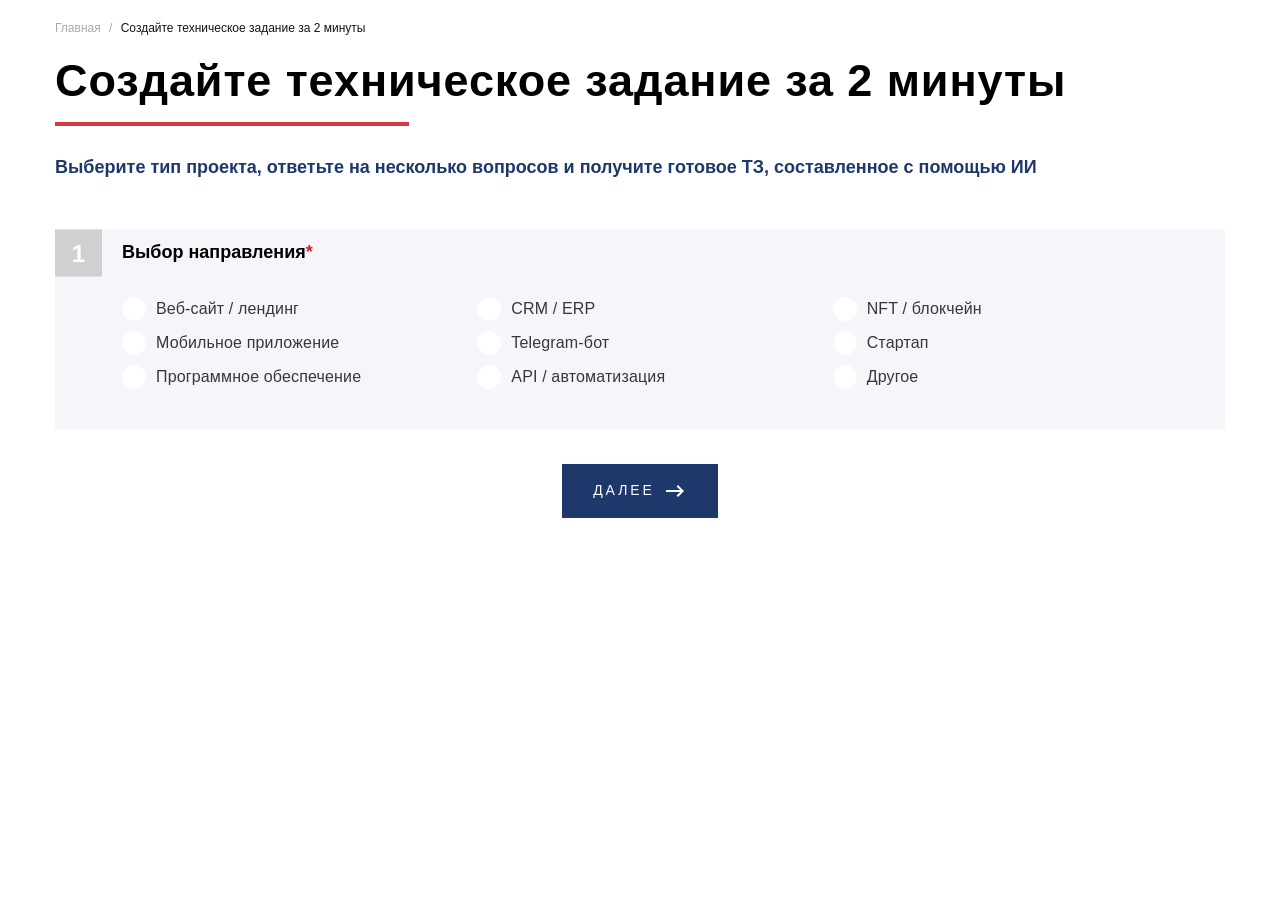
==== commit f96ac94c: "add" ====
--- a/form.html
+++ b/form.html
@@ -65,7 +65,7 @@
                         </div>
 
                         <!--frm-section-wrap-->
-                        <div class="frm-section-wrap">
+                        <div class="frm-section-wrap section-main">
                             <div class="frm-section-title">
                                 <div class="elm-number">1</div>
                                 <div class="frm-title frm-req">Выбор направления</div>
--- a/css/style.css
+++ b/css/style.css
@@ -34,6 +34,13 @@
 /* ----------------------------------- *\
 			structura
 \* ----------------------------------- */
+html,
+body {
+  scroll-behavior: smooth;
+}
+[id] {
+  scroll-margin-top: 40px;
+}
 .page-full {
   margin: 0 auto;
   position: relative;
@@ -601,6 +608,12 @@
   flex-direction: column;
   gap: 15px;
 }
+.main-form-box .section-main .elm-number {
+  background: var(--color-border);
+}
+.main-form-box .section-main:has(:checked) .elm-number {
+  background: var(--color-att-dark);
+}
 .main-form-box .frm-content.active ~ .frm-submit-first {
   display: none;
 }
@@ -1043,6 +1056,12 @@
   height: 66px;
   -ms-flex-negative: 0;
   flex-shrink: 0;
+  -webkit-transition: all ease 0.2s;
+  transition: all ease 0.2s;
+}
+.info-subscribe-box .soc-items-wrap .elm-ico:hover {
+  -webkit-transform: scale(1.1);
+  transform: scale(1.1);
 }
 .info-subscribe-box .info-inner-wrap {
   letter-spacing: normal;
@@ -1987,3 +2006,74 @@
 /* ----------------------------------- *\
 		common styles
 \* ----------------------------------- */
+/* ----------------------------------- *\
+			animation
+\* ----------------------------------- */
+.item-animation {
+  -webkit-transition-property:
+    opacity,
+    -webkit-transform;
+  transition-property:
+    opacity,
+    -webkit-transform;
+  transition-property: transform, opacity;
+  transition-property:
+    transform,
+    opacity,
+    -webkit-transform;
+  -webkit-transition-duration: 0.8s;
+  transition-duration: 0.8s;
+  -webkit-transition-timing-function: ease;
+  transition-timing-function: ease;
+  /* opacity: 0;
+    &.item-active {
+        opacity: 1;
+        -webkit-transform: translate(0,0);
+        -ms-transform: translate(0,0);
+        transform: translate(0,0);
+    } */
+}
+.item-aleft:not(.item-active) {
+  -webkit-transform: translateX(-100px);
+  transform: translateX(-100px);
+  opacity: 0;
+}
+.item-aright:not(.item-active) {
+  opacity: 0;
+  -webkit-transform: translateX(100px);
+  transform: translateX(100px);
+}
+.item-abottom:not(.item-active) {
+  opacity: 0;
+  -webkit-transform: translateY(-100px);
+  transform: translateY(-100px);
+}
+.item-atop:not(.item-active) {
+  opacity: 0;
+  -webkit-transform: translateY(100px);
+  transform: translateY(100px);
+}
+.item-animation-second {
+  -webkit-transition-delay: 0.1s;
+  transition-delay: 0.1s;
+}
+.item-animation-third {
+  -webkit-transition-delay: 0.2s;
+  transition-delay: 0.2s;
+}
+.item-animation-four {
+  -webkit-transition-delay: 0.3s;
+  transition-delay: 0.3s;
+}
+.item-animation-five {
+  -webkit-transition-delay: 0.4s;
+  transition-delay: 0.4s;
+}
+.item-animation-six {
+  -webkit-transition-delay: 0.5s;
+  transition-delay: 0.5s;
+}
+.item-animation-seven {
+  -webkit-transition-delay: 0.6s;
+  transition-delay: 0.6s;
+}
